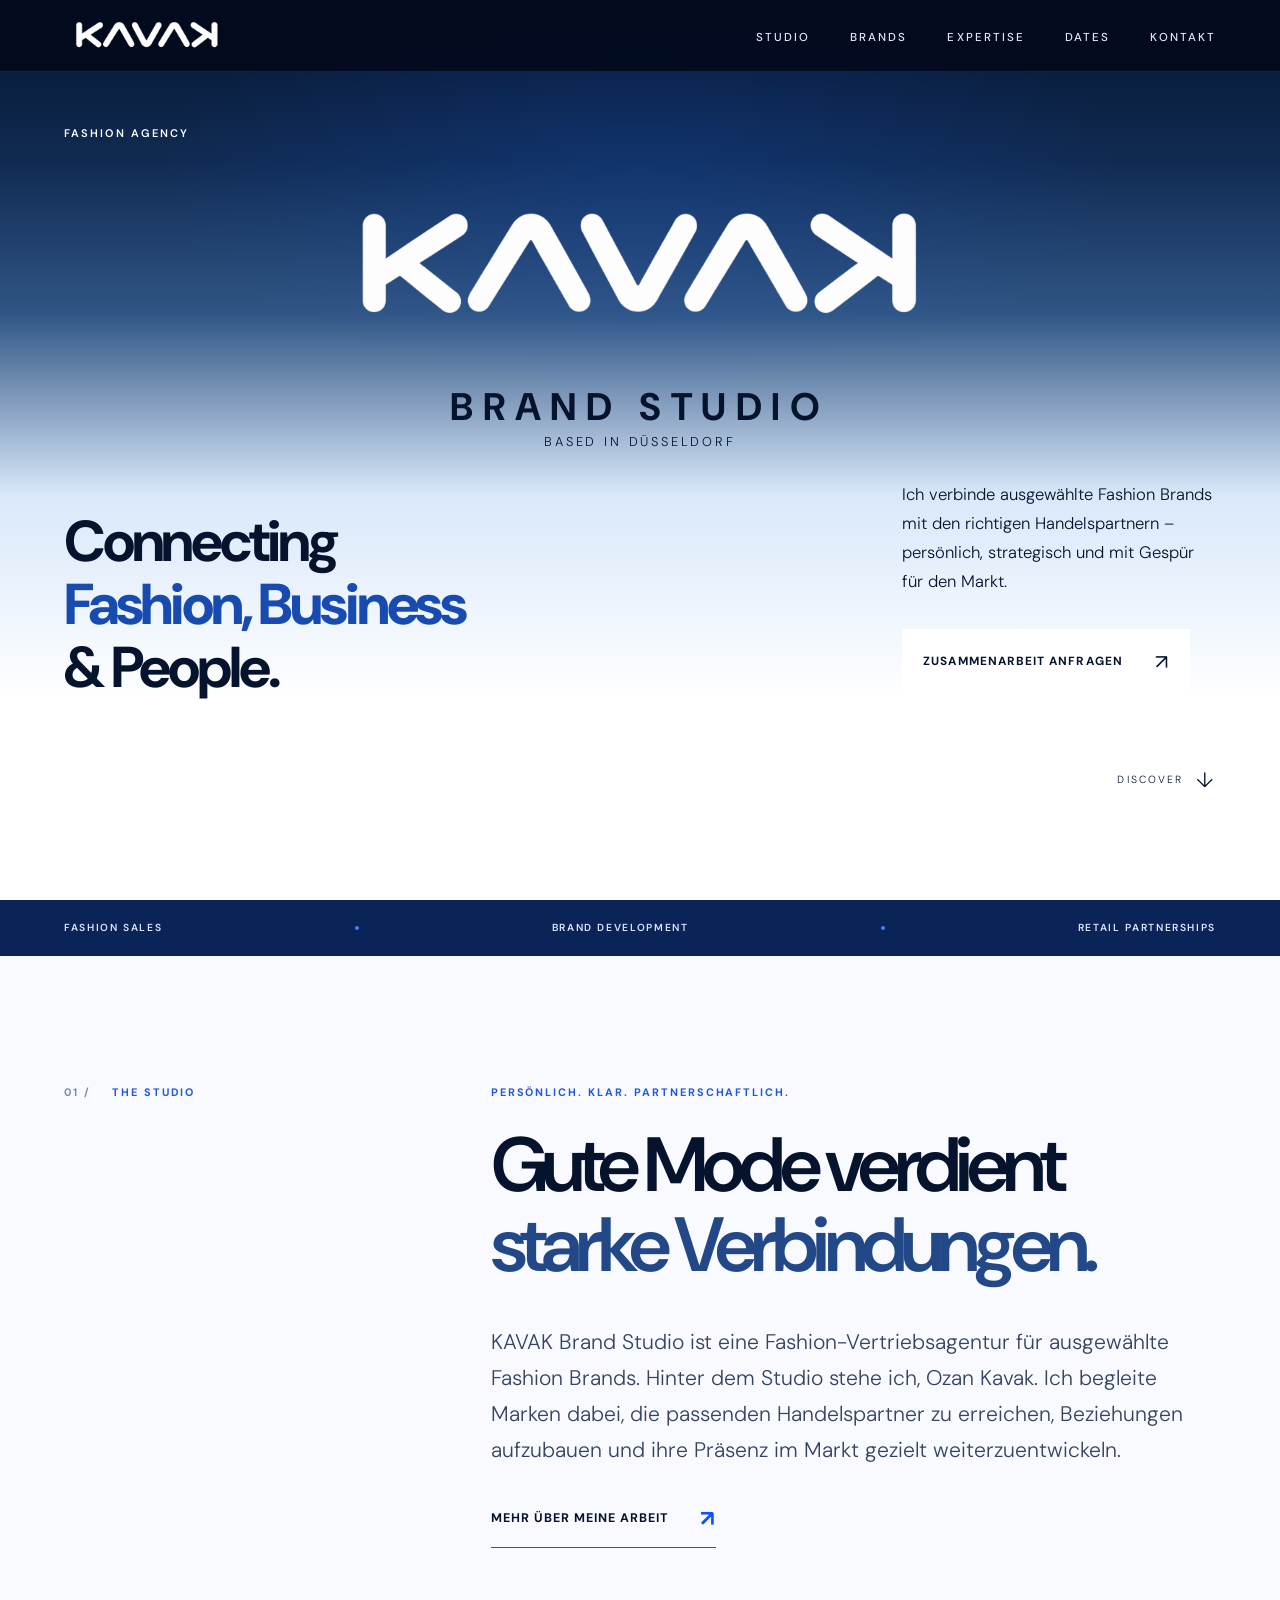
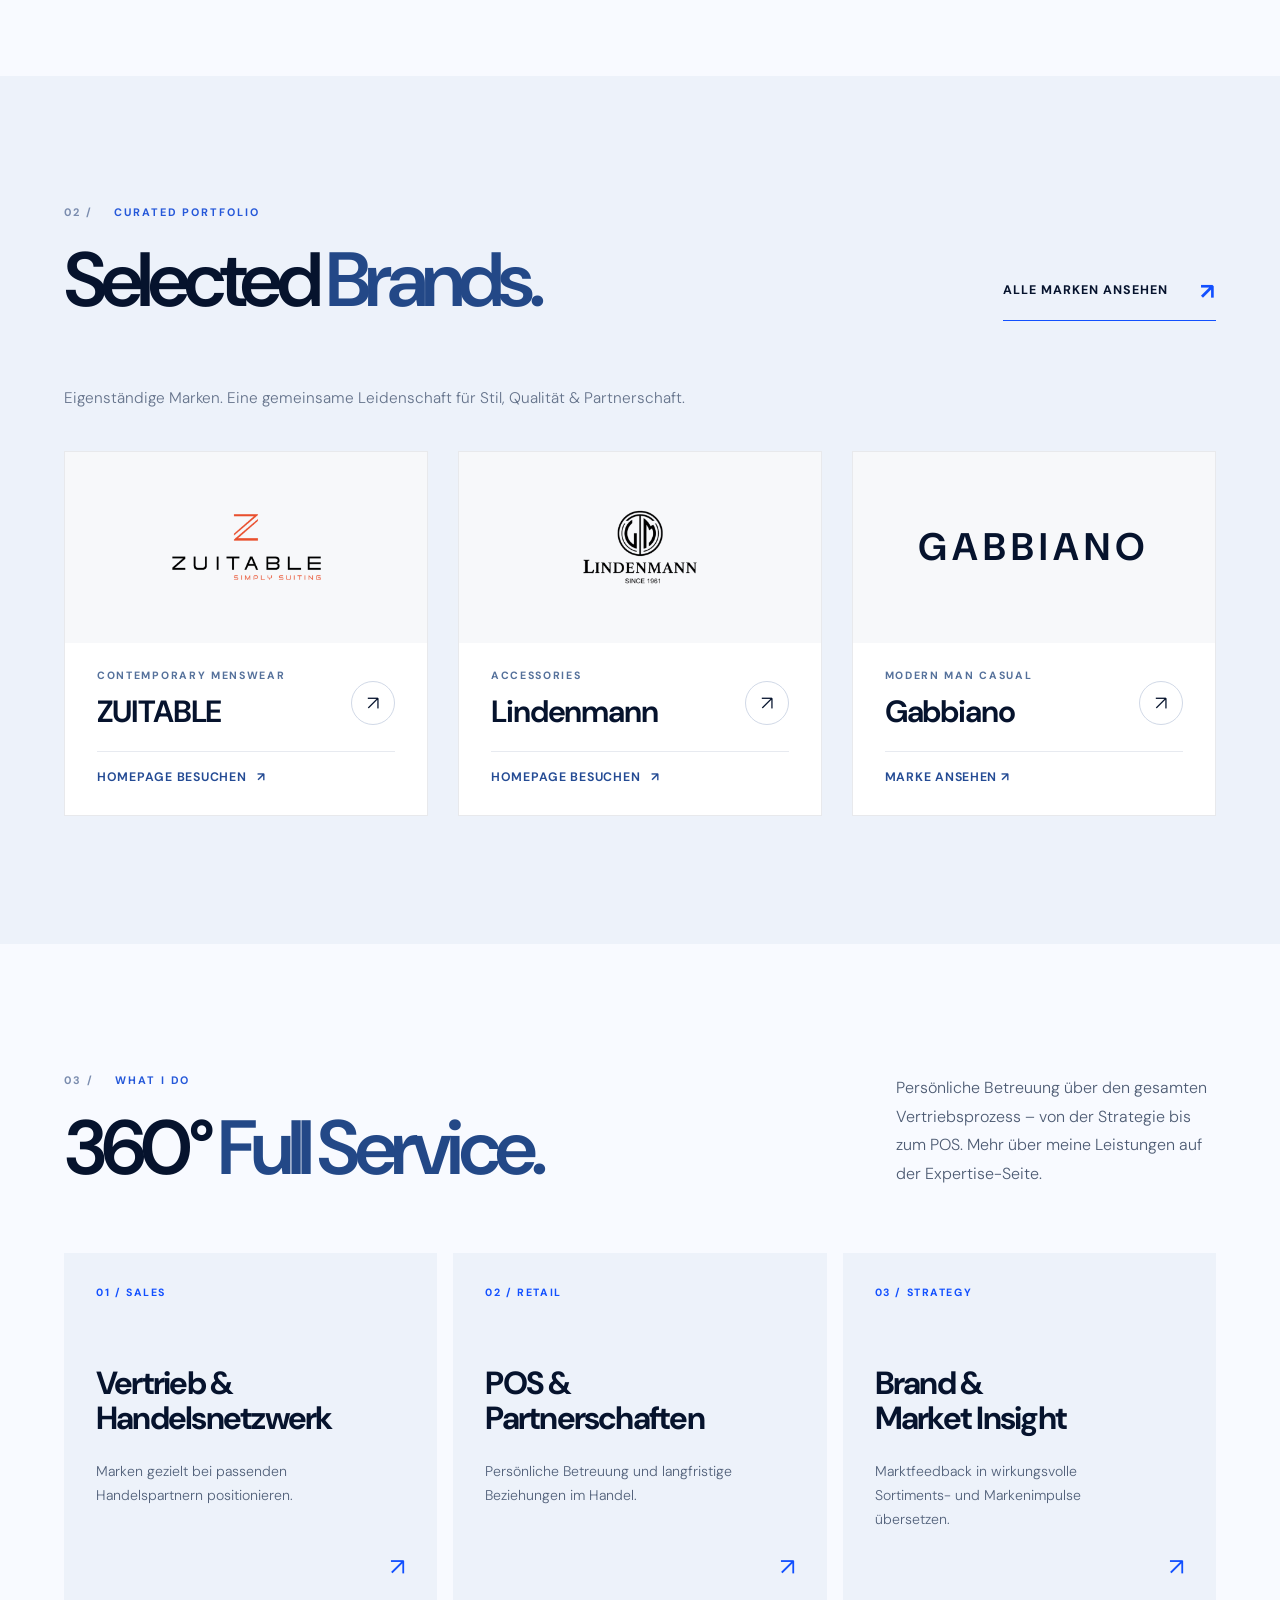
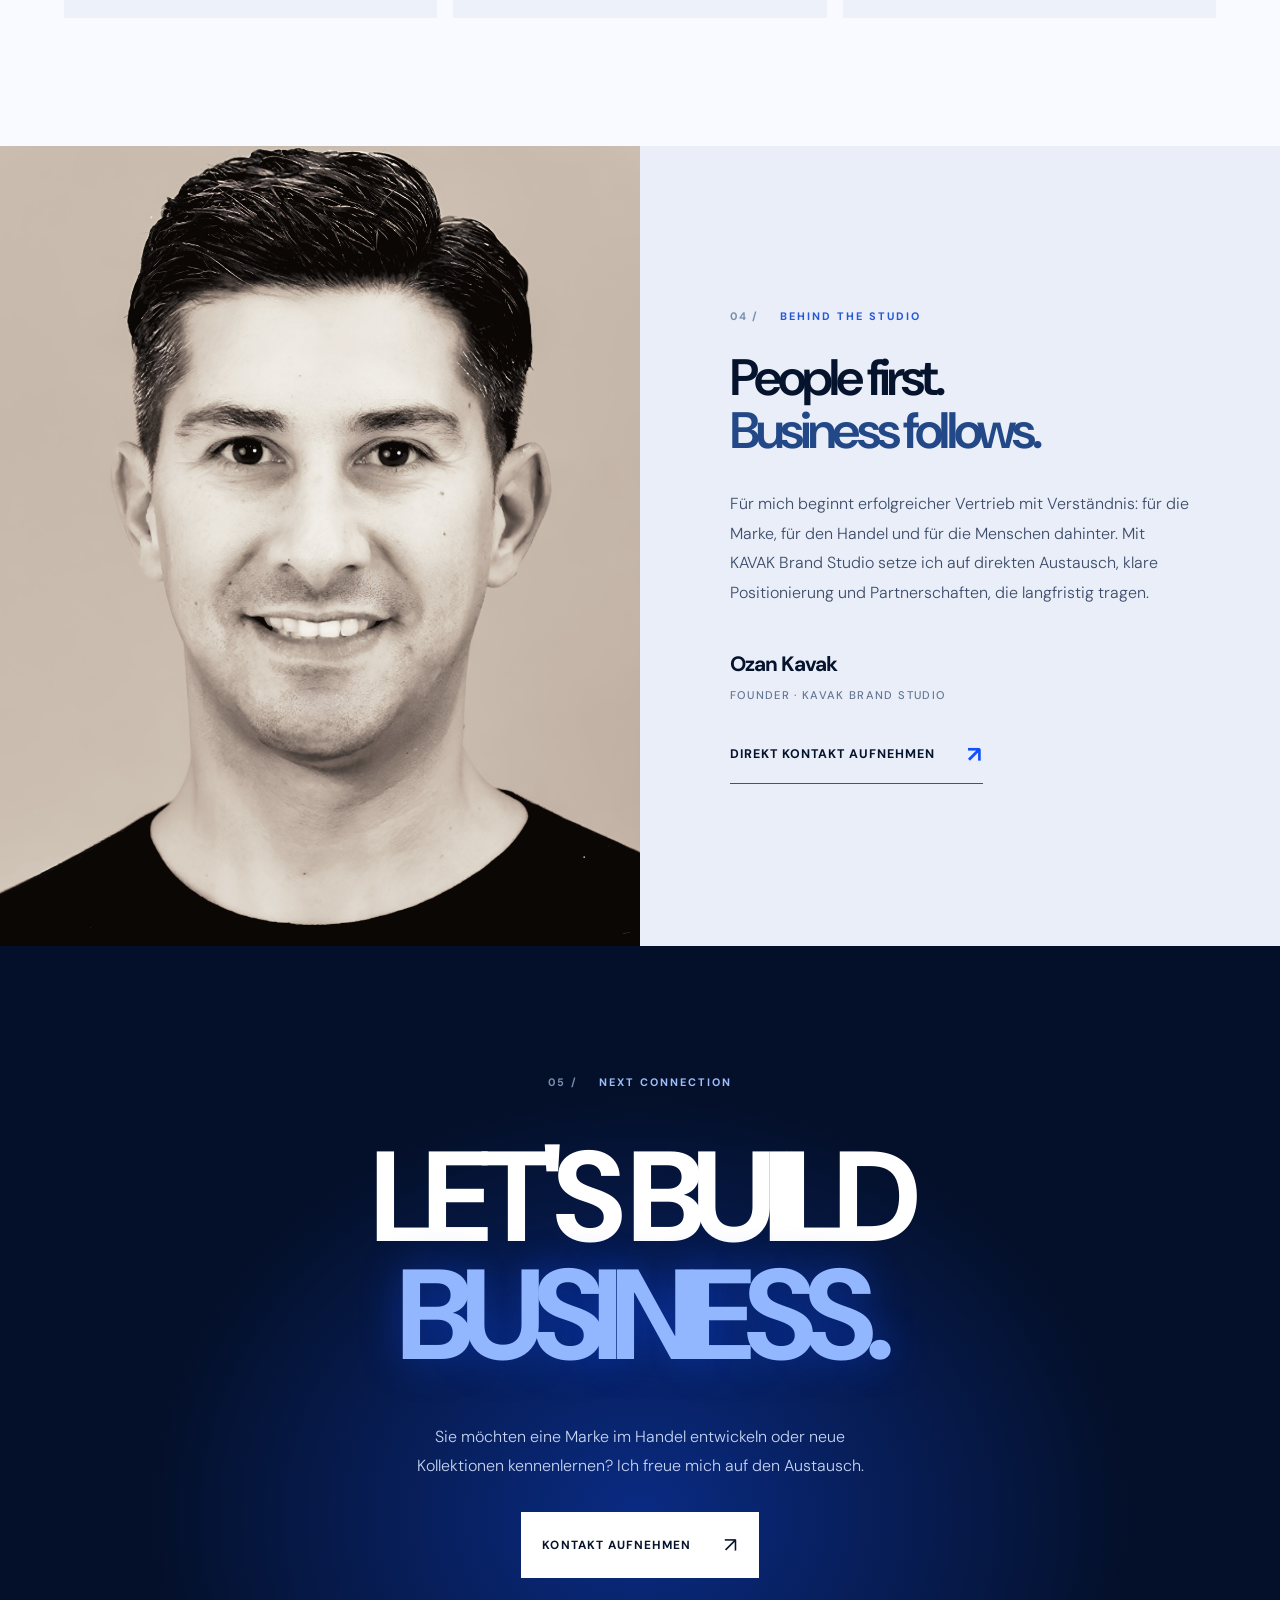
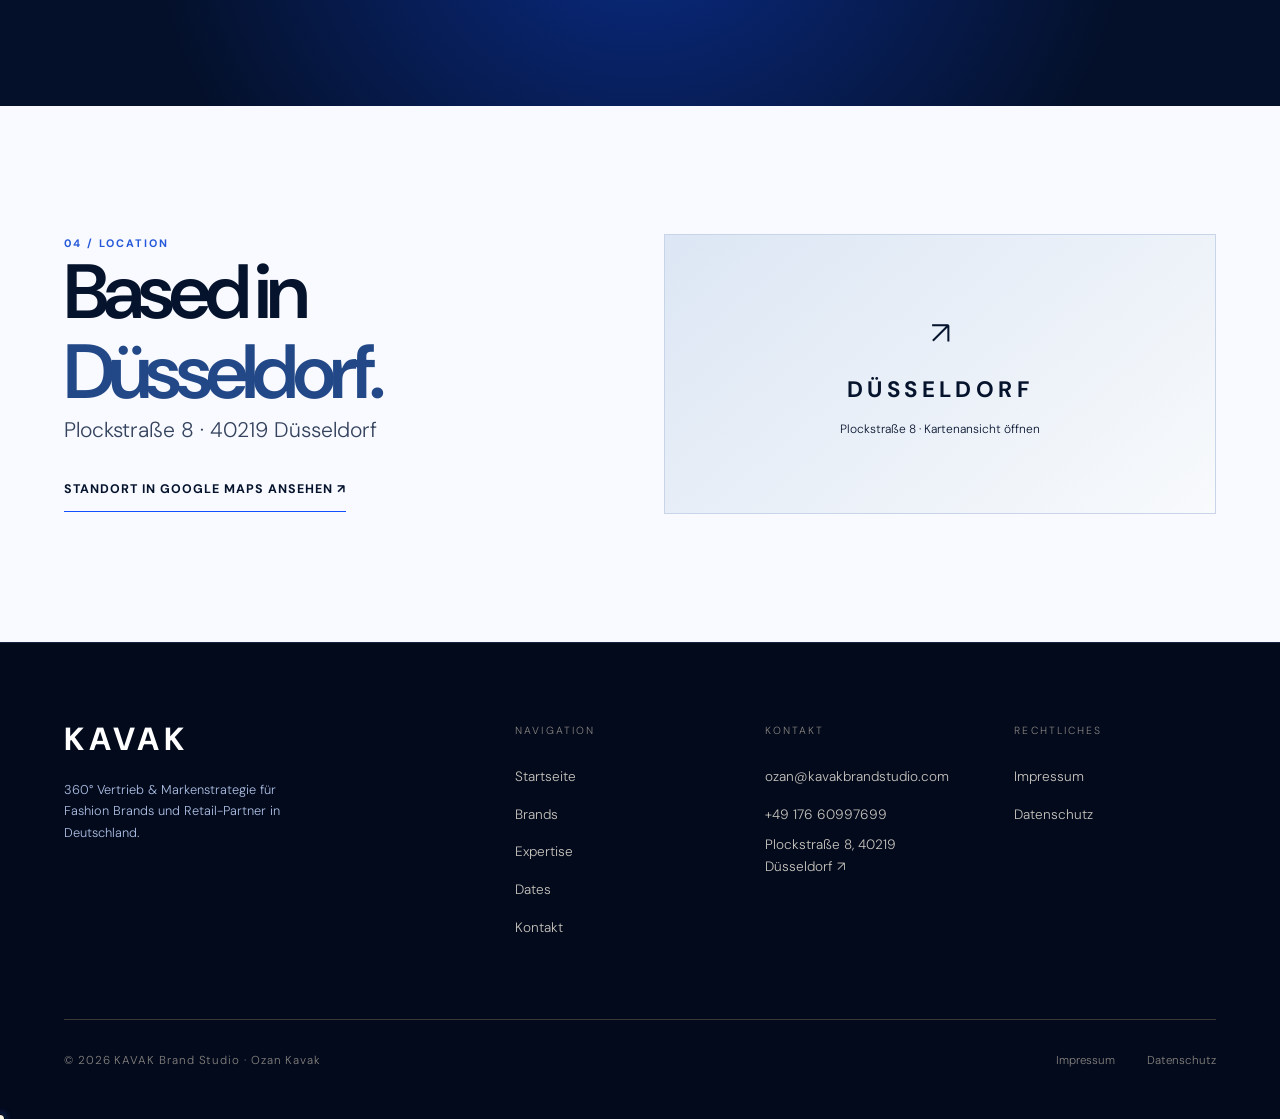
==== index.html @ 934b0b6c "Merge 92e6515954698388a8421637b9996dd6ec2bb252 into 46f17c7bc1be4e4588683e0660bef8578387eeea" ====
<!doctype html>
<html lang="de">
<head>
<meta charset="utf-8"><meta name="viewport" content="width=device-width, initial-scale=1">
<meta name="description" content="KAVAK Brand Studio – Fashion Sales Agency. Ich verbinde ausgewählte Modemarken mit dem passenden Handel.">
<meta name="theme-color" content="#06132d">
<title>KAVAK Brand Studio | Fashion Sales Agency Düsseldorf</title>
<link rel="stylesheet" href="style.css">
</head>
<body class="home-editorial">
<div id="nav-placeholder"></div>
<main id="main-content">
<section class="editorial-hero" aria-labelledby="hero-title">
 <div class="editorial-hero__light" aria-hidden="true"></div>
 <div class="container editorial-hero__content">
  <div class="editorial-hero__eyebrow reveal">Fashion Agency</div>
  <div class="editorial-hero__brand reveal"><img src="assets/images/kavak-logo.png" alt="KAVAK" class="editorial-hero__logo"><div class="editorial-hero__identity"><strong>BRAND STUDIO</strong><span>BASED IN DÜSSELDORF</span></div></div>
  <div class="editorial-hero__bottom">
   <h2 id="hero-title" class="reveal">Connecting<br><em>Fashion, Business</em><br>&amp; People.</h2>
   <div class="editorial-hero__aside reveal"><p>Ich verbinde ausgewählte Fashion Brands mit den richtigen Handelspartnern – persönlich, strategisch und mit Gespür für den Markt.</p><a class="editorial-action editorial-action--light" href="kontakt.html">Zusammenarbeit anfragen <span aria-hidden="true">↗</span></a></div>
  </div>
  <a href="#studio" class="editorial-scroll" aria-label="Zum Studio scrollen">Discover <span aria-hidden="true">↓</span></a>
 </div>
</section>
<div class="editorial-strip" aria-label="Leistungsbereiche"><div class="container editorial-strip__inner"><span>Fashion Sales</span><i></i><span>Brand Development</span><i></i><span>Retail Partnerships</span></div></div>
<section id="studio" class="editorial-section editorial-intro">
 <div class="container editorial-two-col"><div class="editorial-label reveal"><span class="editorial-index">01 /</span> The Studio</div><div><p class="editorial-kicker reveal">Persönlich. Klar. Partnerschaftlich.</p><h2 class="editorial-title reveal">Gute Mode verdient<br><em>starke Verbindungen.</em></h2><p class="editorial-body reveal">KAVAK Brand Studio ist eine Fashion-Vertriebsagentur für ausgewählte Fashion Brands. Hinter dem Studio stehe ich, Ozan Kavak. Ich begleite Marken dabei, die passenden Handelspartner zu erreichen, Beziehungen aufzubauen und ihre Präsenz im Markt gezielt weiterzuentwickeln.</p><a href="service.html" class="editorial-text-link reveal">Mehr über meine Arbeit <span aria-hidden="true">↗</span></a></div></div>
</section>
<section class="editorial-section editorial-brands curated-showcase" id="brands">
 <div class="container">
  <div class="editorial-section-head reveal"><div><p class="editorial-kicker"><span class="editorial-index">02 /</span> Curated Portfolio</p><h2 class="editorial-title">Selected <em>Brands.</em></h2></div><a href="brands.html" class="editorial-text-link">Alle Marken ansehen <span aria-hidden="true">↗</span></a></div>
  <p class="curated-showcase__intro reveal">Eigenständige Marken. Eine gemeinsame Leidenschaft für Stil, Qualität &amp; Partnerschaft.</p>
  <div class="curated-showcase__grid">
   <a class="curated-showcase__card reveal" href="https://www.zuitable.com" target="_blank" rel="noopener noreferrer" aria-label="ZUITABLE Website in neuem Tab öffnen">
    <div class="curated-showcase__art"><img src="assets/images/zuitable-logo.png" alt="ZUITABLE – Simply Suiting" loading="lazy" decoding="async"></div>
    <div class="curated-showcase__details"><div><p class="curated-showcase__eyebrow">CONTEMPORARY MENSWEAR</p><h3>ZUITABLE</h3></div><span class="curated-showcase__arrow" aria-hidden="true">↗</span></div>
    <span class="curated-showcase__visit">Homepage besuchen <span aria-hidden="true">↗</span></span>
   </a>
   <a class="curated-showcase__card reveal" href="https://www.lindenmann.com/" target="_blank" rel="noopener noreferrer" aria-label="Lindenmann Website in neuem Tab öffnen">
    <div class="curated-showcase__art"><img src="assets/images/lindenmann-logo.png" alt="Lindenmann – Since 1961" loading="lazy" decoding="async"></div>
    <div class="curated-showcase__details"><div><p class="curated-showcase__eyebrow">ACCESSORIES</p><h3>Lindenmann</h3></div><span class="curated-showcase__arrow" aria-hidden="true">↗</span></div>
    <span class="curated-showcase__visit">Homepage besuchen <span aria-hidden="true">↗</span></span>
   </a>
   <a class="curated-showcase__card reveal" href="brands.html#gabbiano" aria-label="Gabbiano im Portfolio ansehen"><div class="curated-showcase__art curated-showcase__art--text"><span>GABBIANO</span></div><div class="curated-showcase__details"><div><p class="curated-showcase__eyebrow">MODERN MAN CASUAL</p><h3>Gabbiano</h3></div><span class="curated-showcase__arrow" aria-hidden="true">↗</span></div><span class="curated-showcase__visit">Marke ansehen ↗</span></a>
  </div>
 </div>
</section>
<section class="editorial-section editorial-expertise" id="expertise">
 <div class="container"><div class="editorial-section-head reveal"><div><p class="editorial-kicker"><span class="editorial-index">03 /</span> What I Do</p><h2 class="editorial-title">360° <em>Full Service.</em></h2></div><p class="editorial-head-description">Persönliche Betreuung über den gesamten Vertriebsprozess – von der Strategie bis zum POS. Mehr über meine Leistungen auf der Expertise-Seite.</p></div>
 <div class="editorial-service-grid">
  <a class="editorial-service-card reveal" href="service.html"><span>01 / SALES</span><h3>Vertrieb &amp;<br>Handelsnetzwerk</h3><p>Marken gezielt bei passenden Handelspartnern positionieren.</p><b aria-hidden="true">↗</b></a>
  <a class="editorial-service-card reveal" href="service.html"><span>02 / RETAIL</span><h3>POS &amp;<br>Partnerschaften</h3><p>Persönliche Betreuung und langfristige Beziehungen im Handel.</p><b aria-hidden="true">↗</b></a>
  <a class="editorial-service-card reveal" href="service.html"><span>03 / STRATEGY</span><h3>Brand &amp;<br>Market Insight</h3><p>Marktfeedback in wirkungsvolle Sortiments- und Markenimpulse übersetzen.</p><b aria-hidden="true">↗</b></a>
 </div></div>
</section>
<section class="editorial-founder" id="founder"><div class="editorial-founder__visual"><img class="founder-photo" src="assets/images/ozan-kavak.png" alt="Ozan Kavak, Gründer von KAVAK Brand Studio" loading="lazy" decoding="async"></div><div class="editorial-founder__copy"><div class="editorial-founder__copy-inner"><p class="editorial-kicker"><span class="editorial-index">04 /</span> Behind the Studio</p><h2 class="editorial-title">People first.<br><em>Business follows.</em></h2><p>Für mich beginnt erfolgreicher Vertrieb mit Verständnis: für die Marke, für den Handel und für die Menschen dahinter. Mit KAVAK Brand Studio setze ich auf direkten Austausch, klare Positionierung und Partnerschaften, die langfristig tragen.</p><div class="editorial-signature">Ozan Kavak <span>Founder · KAVAK Brand Studio</span></div><a href="kontakt.html" class="editorial-text-link">Direkt Kontakt aufnehmen <span aria-hidden="true">↗</span></a></div></div></section>
<section class="editorial-section editorial-contact" id="contact"><div class="container editorial-contact__inner"><p class="editorial-kicker"><span class="editorial-index">05 /</span> Next Connection</p><h2 class="reveal">LET'S BUILD<br><em>BUSINESS.</em></h2><p class="reveal">Sie möchten eine Marke im Handel entwickeln oder neue Kollektionen kennenlernen? Ich freue mich auf den Austausch.</p><a href="kontakt.html" class="editorial-action editorial-action--light reveal">Kontakt aufnehmen <span aria-hidden="true">↗</span></a></div></section>
<section class="editorial-section location-section" id="location"><div class="container location-inner"><div><p class="editorial-kicker">04 / LOCATION</p><h2 class="editorial-title">Based in <em>Düsseldorf.</em></h2><p class="editorial-body">Plockstraße 8 · 40219 Düsseldorf</p><a class="editorial-text-link" href="https://www.google.com/maps/search/?api=1&query=Plockstra%C3%9Fe+8%2C+40219+D%C3%BCsseldorf" target="_blank" rel="noopener noreferrer">Standort in Google Maps ansehen ↗</a></div><a class="location-map" href="https://www.google.com/maps/search/?api=1&query=Plockstra%C3%9Fe+8%2C+40219+D%C3%BCsseldorf" target="_blank" rel="noopener noreferrer" aria-label="Standort in Google Maps öffnen"><span>↗</span><strong>DÜSSELDORF</strong><small>Plockstraße 8 · Kartenansicht öffnen</small></a></div></section></main>
<div id="footer-placeholder"></div>
<script src="partials.js"></script><script src="main.js"></script>
</body></html>
---- style.css ----
/* ============================================
   KAVAK BRAND STUDIO — Style System
   Monochrome · Editorial · Refined
   ============================================ */

@import url('https://fonts.googleapis.com/css2?family=Cormorant+Garamond:ital,wght@0,300;0,400;0,500;1,300;1,400&family=Neue+Haas+Grotesk+Display+Pro:wght@400;500&display=swap');
/* Fallback stack if Neue Haas unavailable */
@import url('https://fonts.googleapis.com/css2?family=Cormorant+Garamond:ital,wght@0,300;0,400;0,500;1,300;1,400&family=DM+Sans:wght@300;400;500&display=swap');

/* ============================================
   CSS VARIABLES
   ============================================ */
:root {
  --black:       #0a0a0a;
  --white:       #f5f3f0;
  --gray-100:    #e8e5e0;
  --gray-200:    #c8c4be;
  --gray-400:    #888480;
  --gray-700:    #3a3835;
  --accent:      #1a1a1a;

  --font-serif:  'Cormorant Garamond', Georgia, serif;
  --font-sans:   'DM Sans', 'Neue Haas Grotesk Display Pro', Helvetica, sans-serif;

  --nav-height:  72px;
  --max-width:   1280px;

  --ease-out:    cubic-bezier(0.16, 1, 0.3, 1);
  --ease-in-out: cubic-bezier(0.76, 0, 0.24, 1);

  --transition:  0.6s var(--ease-out);
}

/* ============================================
   RESET & BASE
   ============================================ */
*, *::before, *::after {
  box-sizing: border-box;
  margin: 0;
  padding: 0;
}

html {
  font-size: 16px;
  scroll-behavior: smooth;
  -webkit-font-smoothing: antialiased;
}

body {
  background-color: var(--white);
  color: var(--black);
  font-family: var(--font-sans);
  font-weight: 300;
  line-height: 1.6;
  overflow-x: hidden;
}

img { display: block; max-width: 100%; height: auto; }
a   { color: inherit; text-decoration: none; }

/* ============================================
   TYPOGRAPHY SCALE
   ============================================ */
.t-display {
  font-family: var(--font-serif);
  font-size: clamp(3.5rem, 8vw, 9rem);
  font-weight: 300;
  line-height: 0.95;
  letter-spacing: -0.02em;
}
.t-display-italic {
  font-family: var(--font-serif);
  font-size: clamp(3.5rem, 8vw, 9rem);
  font-weight: 300;
  font-style: italic;
  line-height: 0.95;
  letter-spacing: -0.01em;
}
.t-headline {
  font-family: var(--font-serif);
  font-size: clamp(2rem, 4vw, 4.5rem);
  font-weight: 300;
  line-height: 1.1;
  letter-spacing: -0.01em;
}
.t-subheadline {
  font-family: var(--font-sans);
  font-size: clamp(0.65rem, 1vw, 0.75rem);
  font-weight: 500;
  letter-spacing: 0.2em;
  text-transform: uppercase;
}
.t-body {
  font-family: var(--font-sans);
  font-size: clamp(0.875rem, 1.2vw, 1rem);
  font-weight: 300;
  line-height: 1.75;
  color: var(--gray-700);
}
.t-small {
  font-family: var(--font-sans);
  font-size: 0.75rem;
  letter-spacing: 0.08em;
  color: var(--gray-400);
}

/* ============================================
   LAYOUT UTILITIES
   ============================================ */
.container {
  width: 100%;
  max-width: var(--max-width);
  margin-inline: auto;
  padding-inline: clamp(1.5rem, 5vw, 5rem);
}
.grid-12 {
  display: grid;
  grid-template-columns: repeat(12, 1fr);
  gap: 1.5rem;
}
.section-pad {
  padding-block: clamp(5rem, 10vw, 10rem);
}
.section-pad-sm {
  padding-block: clamp(3rem, 6vw, 6rem);
}
.flex-center { display: flex; align-items: center; justify-content: center; }
.flex-between { display: flex; align-items: center; justify-content: space-between; }

/* Alternating section bg */
.bg-white { background-color: var(--white); }
.bg-black { background-color: var(--black); color: var(--white); }
.bg-gray  { background-color: var(--gray-100); }

/* ============================================
   NAVIGATION
   ============================================ */
.nav {
  position: fixed;
  top: 0;
  left: 0;
  right: 0;
  z-index: 100;
  height: var(--nav-height);
  display: flex;
  align-items: center;
  transition: background var(--transition), border-color var(--transition);
}
.nav.scrolled {
  background: rgba(245, 243, 240, 0.92);
  backdrop-filter: blur(12px);
  border-bottom: 1px solid var(--gray-100);
}
.nav.dark-bg.scrolled {
  background: rgba(10, 10, 10, 0.92);
  border-bottom: 1px solid var(--gray-700);
}
.nav__inner {
  width: 100%;
  max-width: var(--max-width);
  margin-inline: auto;
  padding-inline: clamp(1.5rem, 5vw, 5rem);
  display: flex;
  align-items: center;
  justify-content: space-between;
}
.nav__logo {
  font-family: var(--font-serif);
  font-size: 1.4rem;
  font-weight: 400;
  letter-spacing: 0.06em;
  text-transform: uppercase;
}
.nav__logo span {
  font-style: italic;
  font-weight: 300;
}
.nav__links {
  display: flex;
  gap: 2.5rem;
  list-style: none;
}
.nav__links a {
  font-size: 0.72rem;
  letter-spacing: 0.18em;
  text-transform: uppercase;
  color: var(--gray-700);
  transition: color 0.3s;
  position: relative;
}
.nav__links a::after {
  content: '';
  position: absolute;
  bottom: -3px;
  left: 0;
  width: 0;
  height: 1px;
  background: var(--black);
  transition: width var(--transition);
}
.nav__links a:hover { color: var(--black); }
.nav__links a:hover::after { width: 100%; }
.nav__links a.active { color: var(--black); }
.nav__links a.active::after { width: 100%; }

/* Dark nav variant */
.nav--dark .nav__links a { color: var(--gray-200); }
.nav--dark .nav__links a::after { background: var(--white); }
.nav--dark .nav__links a:hover { color: var(--white); }
.nav--dark .nav__logo { color: var(--white); }

/* Hamburger */
.nav__hamburger {
  display: none;
  flex-direction: column;
  gap: 5px;
  cursor: pointer;
  padding: 4px;
  background: none;
  border: none;
}
.nav__hamburger span {
  display: block;
  width: 24px;
  height: 1px;
  background: var(--black);
  transition: var(--transition);
}
.nav--dark .nav__hamburger span { background: var(--white); }
.nav__hamburger.open span:nth-child(1) { transform: translateY(6px) rotate(45deg); }
.nav__hamburger.open span:nth-child(2) { opacity: 0; }
.nav__hamburger.open span:nth-child(3) { transform: translateY(-6px) rotate(-45deg); }

/* Mobile menu */
.nav__mobile {
  position: fixed;
  top: var(--nav-height);
  left: 0;
  right: 0;
  bottom: 0;
  background: var(--white);
  display: flex;
  flex-direction: column;
  align-items: center;
  justify-content: center;
  gap: 3rem;
  list-style: none;
  transform: translateX(100%);
  transition: transform var(--transition);
  z-index: 99;
}
.nav__mobile.open { transform: translateX(0); }
.nav__mobile a {
  font-family: var(--font-serif);
  font-size: 2.5rem;
  font-weight: 300;
}

/* ============================================
   BUTTONS & LINKS
   ============================================ */
.btn {
  display: inline-flex;
  align-items: center;
  gap: 0.75rem;
  padding: 0.875rem 2rem;
  border: 1px solid currentColor;
  font-size: 0.72rem;
  letter-spacing: 0.2em;
  text-transform: uppercase;
  cursor: pointer;
  transition: background var(--transition), color var(--transition);
  background: transparent;
}
.btn:hover { background: var(--black); color: var(--white); border-color: var(--black); }
.btn--filled { background: var(--black); color: var(--white); border-color: var(--black); }
.btn--filled:hover { background: var(--white); color: var(--black); }
.btn--white { border-color: var(--white); color: var(--white); }
.btn--white:hover { background: var(--white); color: var(--black); }

.link-arrow {
  display: inline-flex;
  align-items: center;
  gap: 0.5rem;
  font-size: 0.72rem;
  letter-spacing: 0.18em;
  text-transform: uppercase;
  border-bottom: 1px solid currentColor;
  padding-bottom: 2px;
  transition: gap var(--transition);
}
.link-arrow:hover { gap: 1rem; }
.link-arrow::after { content: '→'; }

/* ============================================
   DIVIDER
   ============================================ */
.divider {
  width: 100%;
  height: 1px;
  background: var(--gray-100);
}
.divider--dark { background: var(--gray-700); }

/* ============================================
   SCROLL REVEAL (base state)
   ============================================ */
.reveal {
  opacity: 0;
  transform: translateY(32px);
  transition: opacity 0.9s var(--ease-out), transform 0.9s var(--ease-out);
}
.reveal.in-view {
  opacity: 1;
  transform: translateY(0);
}
.reveal-delay-1 { transition-delay: 0.1s; }
.reveal-delay-2 { transition-delay: 0.2s; }
.reveal-delay-3 { transition-delay: 0.35s; }
.reveal-delay-4 { transition-delay: 0.5s; }

/* ============================================
   STAT BLOCKS
   ============================================ */
.stat-grid {
  display: grid;
  grid-template-columns: repeat(3, 1fr);
  gap: 1px;
  background: var(--gray-100);
}
.stat-item {
  background: var(--white);
  padding: 2.5rem;
  text-align: center;
}
.stat-item__number {
  font-family: var(--font-serif);
  font-size: clamp(2.5rem, 4vw, 4rem);
  font-weight: 300;
  line-height: 1;
  letter-spacing: -0.02em;
}
.stat-item__label { margin-top: 0.5rem; }

/* ============================================
   TICKER / MARQUEE
   ============================================ */
.ticker-wrap {
  overflow: hidden;
  border-top: 1px solid var(--gray-100);
  border-bottom: 1px solid var(--gray-100);
  padding-block: 1.25rem;
}
.ticker-track {
  display: flex;
  gap: 4rem;
  width: max-content;
  animation: ticker 28s linear infinite;
}
.ticker-wrap:hover .ticker-track { animation-play-state: paused; }
.ticker-item {
  display: flex;
  align-items: center;
  gap: 4rem;
  white-space: nowrap;
  font-size: 0.72rem;
  letter-spacing: 0.2em;
  text-transform: uppercase;
  color: var(--gray-400);
}
.ticker-item::after { content: '✦'; font-size: 0.5rem; }
@keyframes ticker {
  from { transform: translateX(0); }
  to   { transform: translateX(-50%); }
}

/* ============================================
   BRAND GRID
   ============================================ */
.brand-grid {
  display: grid;
  grid-template-columns: repeat(auto-fill, minmax(180px, 1fr));
  gap: 1px;
  background: var(--gray-100);
}
.brand-card {
  background: var(--white);
  aspect-ratio: 2 / 1;
  display: flex;
  align-items: center;
  justify-content: center;
  padding: 2rem;
  transition: background var(--transition);
  cursor: default;
}
.brand-card:hover { background: var(--gray-100); }
.brand-card img { max-height: 40px; filter: grayscale(1); opacity: 0.6; transition: opacity var(--transition); }
.brand-card:hover img { opacity: 1; }
.brand-card__name {
  font-family: var(--font-serif);
  font-size: 1.1rem;
  font-weight: 400;
  letter-spacing: 0.12em;
  text-transform: uppercase;
  color: var(--gray-400);
  transition: color var(--transition);
}
.brand-card:hover .brand-card__name { color: var(--black); }

/* ============================================
   SERVICE / PIE SECTION
   ============================================ */
.service-list {
  display: flex;
  flex-direction: column;
}
.service-item {
  display: grid;
  grid-template-columns: 3rem 1fr auto;
  align-items: center;
  gap: 2rem;
  padding: 1.75rem 0;
  border-bottom: 1px solid var(--gray-100);
  cursor: default;
  transition: padding-left var(--transition);
}
.service-item:hover { padding-left: 1rem; }
.service-item__num {
  font-family: var(--font-serif);
  font-size: 0.85rem;
  color: var(--gray-400);
}
.service-item__title {
  font-family: var(--font-serif);
  font-size: clamp(1.1rem, 1.8vw, 1.5rem);
  font-weight: 300;
}
.service-item__arrow {
  font-size: 1.2rem;
  color: var(--gray-200);
  transition: color var(--transition), transform var(--transition);
}
.service-item:hover .service-item__arrow { color: var(--black); transform: translateX(4px); }

/* ============================================
   SHOWROOM / GALLERY
   ============================================ */
.gallery-grid {
  display: grid;
  grid-template-columns: repeat(12, 1fr);
  grid-template-rows: auto;
  gap: 0.75rem;
}
.gallery-item {
  overflow: hidden;
  background: var(--gray-100);
}
.gallery-item img {
  width: 100%;
  height: 100%;
  object-fit: cover;
  transition: transform 0.8s var(--ease-out);
}
.gallery-item:hover img { transform: scale(1.04); }
.gallery-item--lg { grid-column: span 8; aspect-ratio: 16/9; }
.gallery-item--sm { grid-column: span 4; aspect-ratio: 4/5; }
.gallery-item--md { grid-column: span 6; aspect-ratio: 3/2; }
.gallery-item--xs { grid-column: span 4; aspect-ratio: 1; }

/* ============================================
   DATES / EVENTS TABLE
   ============================================ */
.events-table {
  width: 100%;
  border-collapse: collapse;
}
.events-table tr {
  border-bottom: 1px solid var(--gray-100);
  transition: background var(--transition);
}
.events-table tr:hover { background: var(--gray-100); }
.events-table td {
  padding: 1.5rem 1rem;
  vertical-align: middle;
}
.event-date {
  font-family: var(--font-serif);
  font-size: 1.5rem;
  font-weight: 300;
  white-space: nowrap;
}
.event-name {
  font-family: var(--font-sans);
  font-size: 0.875rem;
  font-weight: 400;
}
.event-location {
  font-size: 0.75rem;
  letter-spacing: 0.1em;
  color: var(--gray-400);
  text-transform: uppercase;
}
.event-badge {
  display: inline-block;
  padding: 0.25rem 0.75rem;
  border: 1px solid var(--gray-200);
  font-size: 0.65rem;
  letter-spacing: 0.15em;
  text-transform: uppercase;
  color: var(--gray-400);
}

/* ============================================
   CONTACT FORM
   ============================================ */
.form-group {
  display: flex;
  flex-direction: column;
  gap: 0.5rem;
  margin-bottom: 1.75rem;
}
.form-label {
  font-size: 0.65rem;
  letter-spacing: 0.2em;
  text-transform: uppercase;
  color: var(--gray-400);
}
.form-input,
.form-textarea {
  background: transparent;
  border: none;
  border-bottom: 1px solid var(--gray-200);
  padding: 0.75rem 0;
  font-family: var(--font-sans);
  font-size: 0.95rem;
  font-weight: 300;
  color: var(--black);
  outline: none;
  transition: border-color var(--transition);
  width: 100%;
}
.form-input:focus,
.form-textarea:focus { border-color: var(--black); }
.form-textarea { resize: none; min-height: 120px; }
.form-input::placeholder,
.form-textarea::placeholder { color: var(--gray-200); }

/* ============================================
   FOOTER
   ============================================ */
.footer {
  background: var(--black);
  color: var(--white);
  padding-block: 5rem 3rem;
}
.footer__grid {
  display: grid;
  grid-template-columns: 2fr 1fr 1fr 1fr;
  gap: 3rem;
  margin-bottom: 5rem;
}
.footer__logo {
  font-family: var(--font-serif);
  font-size: 1.6rem;
  font-weight: 300;
  letter-spacing: 0.06em;
  text-transform: uppercase;
  margin-bottom: 1.5rem;
}
.footer__tagline {
  font-size: 0.8rem;
  color: var(--gray-400);
  line-height: 1.7;
  max-width: 260px;
}
.footer__col-title {
  font-size: 0.65rem;
  letter-spacing: 0.2em;
  text-transform: uppercase;
  color: var(--gray-400);
  margin-bottom: 1.5rem;
}
.footer__links { list-style: none; }
.footer__links li + li { margin-top: 0.75rem; }
.footer__links a {
  font-size: 0.85rem;
  color: var(--gray-200);
  transition: color 0.3s;
}
.footer__links a:hover { color: var(--white); }
.footer__bottom {
  display: flex;
  align-items: center;
  justify-content: space-between;
  padding-top: 2rem;
  border-top: 1px solid var(--gray-700);
}
.footer__copy { font-size: 0.72rem; color: var(--gray-400); letter-spacing: 0.08em; }
.footer__legal { display: flex; gap: 2rem; }
.footer__legal a { font-size: 0.72rem; color: var(--gray-400); transition: color 0.3s; }
.footer__legal a:hover { color: var(--white); }

/* ============================================
   CURSOR (Desktop only)
   ============================================ */
@media (pointer: fine) {
  .cursor {
    position: fixed;
    width: 8px;
    height: 8px;
    border-radius: 50%;
    background: var(--black);
    pointer-events: none;
    z-index: 9999;
    transform: translate(-50%, -50%);
    transition: transform 0.1s, width 0.3s var(--ease-out), height 0.3s var(--ease-out), opacity 0.3s;
  }
  .cursor-ring {
    position: fixed;
    width: 40px;
    height: 40px;
    border-radius: 50%;
    border: 1px solid var(--black);
    pointer-events: none;
    z-index: 9998;
    transform: translate(-50%, -50%);
    transition: transform 0.5s var(--ease-out), width 0.4s var(--ease-out), height 0.4s var(--ease-out), opacity 0.3s;
  }
  .cursor.hover { width: 0; height: 0; opacity: 0; }
  .cursor-ring.hover { width: 64px; height: 64px; opacity: 0.5; }
  body { cursor: none; }
  a, button, .brand-card, .service-item, .gallery-item { cursor: none; }
}

/* ============================================
   PAGE TRANSITIONS
   ============================================ */
.page-transition {
  position: fixed;
  inset: 0;
  background: var(--black);
  z-index: 9990;
  transform: translateY(-100%);
  pointer-events: none;
}
.page-transition.entering { animation: page-in 0.5s var(--ease-in-out) forwards; }
.page-transition.leaving  { animation: page-out 0.5s var(--ease-in-out) forwards; }
@keyframes page-in  { from { transform: translateY(100%); } to { transform: translateY(0%); } }
@keyframes page-out { from { transform: translateY(0%); }  to { transform: translateY(-100%); } }

/* ============================================
   RESPONSIVE
   ============================================ */
@media (max-width: 1024px) {
  .footer__grid { grid-template-columns: 1fr 1fr; gap: 2rem; }
  .gallery-item--lg { grid-column: span 12; }
  .gallery-item--sm { grid-column: span 6; }
  .gallery-item--md { grid-column: span 6; }
  .gallery-item--xs { grid-column: span 6; }
}

@media (max-width: 768px) {
  .nav__links { display: none; }
  .nav__hamburger { display: flex; }
  .stat-grid { grid-template-columns: 1fr; }
  .grid-12 { grid-template-columns: 1fr; }
  .footer__grid { grid-template-columns: 1fr; }
  .footer__bottom { flex-direction: column; gap: 1rem; text-align: center; }
  .gallery-item--lg,
  .gallery-item--sm,
  .gallery-item--md,
  .gallery-item--xs { grid-column: span 12; }
  .service-item { grid-template-columns: 2rem 1fr auto; gap: 1rem; }
  .events-table thead { display: none; }
  .events-table td { display: block; padding: 0.5rem 0; }
  .events-table tr { display: block; padding: 1.5rem 0; border-bottom: 1px solid var(--gray-100); }
}

@media (max-width: 480px) {
  :root { --nav-height: 60px; }
  .brand-grid { grid-template-columns: repeat(2, 1fr); }
}


/* ============================================================
   KAVAK / ELECTRIC BLUE EDITORIAL — PHASE 1 DESIGN SYSTEM
   Brand signature: deep navy, electric blue, luminous editorial
   ============================================================ */
:root {
  --midnight: #06132d;
  --midnight-deep: #030a1c;
  --navy: #0a2256;
  --electric-blue: #1250ff;
  --electric-bright: #3674ff;
  --blue-ice: #9bbcff;
  --editorial-white: #f8faff;
  --editorial-paper: #f3f5fa;
  --black: #06132d;
  --white: #f8faff;
  --font-serif: 'DM Sans', Arial, sans-serif;
  --font-sans: 'DM Sans', Arial, sans-serif;
  --glow-blue: 0 0 25px rgba(18,80,255,.35), 0 0 80px rgba(18,80,255,.14);
  --brand-radius: 4px;
}
html { scroll-behavior: smooth; }
body { background: var(--editorial-white); color: var(--midnight); }
::selection { background: var(--electric-blue); color: white; }
:focus-visible { outline: 2px solid var(--electric-bright); outline-offset: 4px; }
.t-display,.t-headline,.t-subheadline,.t-body,.t-small { font-family:var(--font-sans); }
.t-display,.t-headline { font-weight: 500; letter-spacing: -.055em; }
.t-headline em,.t-display em { font-style:normal; color:var(--electric-blue); }
.t-subheadline { letter-spacing: .19em; font-weight: 600; }
.bg-black { background:var(--midnight-deep); color:var(--editorial-white); }
.bg-white { background:var(--editorial-white); }
.bg-gray { background:var(--editorial-paper); }
.nav { background:rgba(3,10,28,.91); border-bottom:1px solid rgba(145,178,255,.14); backdrop-filter:blur(22px); -webkit-backdrop-filter:blur(22px); }
.nav__logo { font-family:var(--font-sans); font-weight:800; letter-spacing:.17em; color:white; font-size:1.1rem; }
.nav__logo span { font-size:.51rem; color:#9fbbff; letter-spacing:.19em; font-weight:600; }
.nav__links a { color:#dfe8ff; font-weight:500; }
.nav__links a:hover,.nav__links a.active { color:#8eb1ff; }
.nav__hamburger span { background:var(--editorial-white); }
.nav__mobile { background:var(--midnight-deep); }
.nav__mobile a { color:var(--editorial-white); }
.footer { background:var(--midnight-deep); color:var(--editorial-white); border-top:1px solid rgba(122,168,255,.16); }
.footer__logo { font-family:var(--font-sans); font-weight:800; letter-spacing:.15em; color:var(--editorial-white); }
.footer__logo em { font-style:normal; font-weight:500; letter-spacing:.05em; color:var(--blue-ice); }
.footer__tagline { color:#adbfe4; }
.btn { border-radius:var(--brand-radius); font-family:var(--font-sans); font-weight:600; letter-spacing:.1em; transition:background .25s, color .25s, box-shadow .25s, transform .25s; }
.btn--filled { background:var(--electric-blue); border-color:var(--electric-blue); color:white; }
.btn--filled:hover { background:var(--navy); border-color:var(--navy); color:white; box-shadow:var(--glow-blue); transform:translateY(-2px); }
.btn--white { background:var(--editorial-white); color:var(--midnight); border-color:var(--editorial-white); }
.btn--white:hover { background:#dce6ff; border-color:#dce6ff; color:var(--midnight); }
.link-arrow:hover { color:var(--electric-blue); }
.brand-card { border-color:#d9e1f0; transition:transform .35s,border-color .35s,box-shadow .35s; }
.brand-card:hover { transform:translateY(-4px); border-color:var(--electric-blue); box-shadow:0 20px 50px rgba(6,19,45,.08); }
.brand-card__name { font-family:var(--font-sans); font-weight:700; letter-spacing:-.03em; }
.service-item__arrow { color:var(--electric-blue); }
.stat-item__number { font-family:var(--font-sans); font-weight:600; letter-spacing:-.06em; }
.form-input:focus,.form-textarea:focus { border-color:var(--electric-blue); }
.hero.kavak-hero { isolation:isolate; background:var(--midnight-deep)!important; }
.kavak-hero::before { content:""; position:absolute; inset:-12%; z-index:0; background:radial-gradient(ellipse 49% 48% at 67% 40%,rgba(21,77,255,.55),transparent 75%),radial-gradient(ellipse 34% 35% at 39% 67%,rgba(22,58,160,.21),transparent 80%); pointer-events:none; }
.kavak-hero::after { content:""; position:absolute; inset:0; z-index:0; background:linear-gradient(90deg,rgba(3,10,28,.48),transparent 83%); pointer-events:none; }
.kavak-hero .container { position:relative;z-index:2; }
.kavak-hero h1 { font-family:var(--font-sans)!important; font-weight:600!important; letter-spacing:-.065em!important; font-size:clamp(3.1rem,7.4vw,8rem)!important; line-height:.97!important; text-wrap:balance; }
.kavak-hero h1 em { font-style:normal!important; color:#94b5ff!important; text-shadow:0 0 32px rgba(46,108,255,.42); }
.kavak-hero .hero-eyebrow { color:#a9c5ff!important; text-transform:uppercase; letter-spacing:.2em; }
.kavak-hero .hero-signal { position:absolute; top:clamp(100px,16vh,210px);right:clamp(24px,7vw,115px); width:clamp(105px,18vw,265px); height:3px; border-radius:30px; background:#2466ff; box-shadow:0 0 12px #2466ff,0 0 45px #1250ff,0 0 90px rgba(18,80,255,.75); opacity:.94; z-index:1; }
.page-editorial-heading { font-family:var(--font-sans)!important;font-weight:600!important;letter-spacing:-.055em!important; }
@media(max-width:768px) {
  .kavak-hero h1 { font-size:clamp(2.7rem,11vw,5rem)!important; }
  .kavak-hero .hero-signal { right:10%;top:17%;width:100px; }
  .nav__logo { font-size:.95rem;letter-spacing:.12em; }
}
@media(prefers-reduced-motion:reduce) {
  *,*::before,*::after { scroll-behavior:auto!important;animation-duration:.01ms!important;transition-duration:.01ms!important; }
}


/* ==================================================
   PHASE 2 — ELECTRIC BLUE EDITORIAL / HOMEPAGE
   ================================================== */
.home-editorial { background:#f8faff; }
.home-editorial main { overflow:hidden; }
.home-editorial .reveal { transition-delay:0s; }
.editorial-hero { min-height:100svh; color:#fff; background:#030b20; isolation:isolate; position:relative; padding:calc(var(--nav-height) + 3.3rem) 0 4rem; display:flex; align-items:stretch; }
.editorial-hero__light { position:absolute;inset:0;z-index:-1;pointer-events:none;background:radial-gradient(ellipse 40% 45% at 51% 39%,rgba(14,77,255,.71),transparent 75%),radial-gradient(ellipse 70% 55% at 74% 70%,rgba(0,51,156,.2),transparent 90%),linear-gradient(125deg,#030b20,#081a3f 55%,#020717); }
.editorial-hero__content { display:flex;flex-direction:column;position:relative;width:100%; }
.editorial-hero__eyebrow,.editorial-eyebrow {font-size:.69rem;letter-spacing:.19em;text-transform:uppercase;font-weight:600;color:#a8c4ff;}
.editorial-hero__eyebrow span { color:#fff;opacity:.7; }
.editorial-hero__mark { display:flex;flex-direction:column;align-items:center;justify-content:center;flex:1;text-align:center;padding:5rem 0 3rem; }
.editorial-hero__mark>span { font-size:clamp(5rem,19vw,19rem);font-weight:700;line-height:.8;letter-spacing:.09em;padding-left:.09em;color:white;text-shadow:0 0 40px rgba(90,148,255,.35),0 0 110px rgba(16,78,255,.35); }
.editorial-hero__mark small {font-size:clamp(.6rem,1vw,.85rem);letter-spacing:.65em;padding-left:.65em;margin-top:2rem;color:#c4d5fa;}
.editorial-hero__bottom {display:grid;grid-template-columns:minmax(0,1.6fr) minmax(240px,.65fr);gap:4rem;align-items:end;}
.editorial-hero h1 {font-size:clamp(3.3rem,7.1vw,8.8rem);font-weight:600;letter-spacing:-.075em;line-height:.97;}
.editorial-hero h1 em {font-style:normal;color:#a9c6ff;}
.editorial-hero__aside {padding-bottom:.35rem;}
.editorial-hero__aside p {font-size:clamp(.95rem,1.3vw,1.08rem);line-height:1.75;color:#cbd7f0;margin-bottom:2rem;max-width:350px;}
.editorial-action {display:inline-flex;align-items:center;justify-content:space-between;gap:2rem;padding:1rem 1.35rem;font-size:.74rem;letter-spacing:.09em;text-transform:uppercase;font-weight:700;transition:transform .25s,background .25s;}
.editorial-action span {font-size:1.3rem;font-weight:400;}
.editorial-action--light {background:#fff;color:#06132d;}
.editorial-action--light:hover {background:#adc8ff;transform:translateY(-3px);}
.editorial-scroll {display:flex;align-items:center;justify-content:space-between;gap:.8rem;margin-top:4rem;align-self:flex-end;font-size:.65rem;letter-spacing:.2em;text-transform:uppercase;color:#abc2eb;}
.editorial-scroll span {font-size:1.3rem;}
.editorial-strip {background:#0b2457;color:#dae6ff;}
.editorial-strip__inner {display:flex;justify-content:space-between;align-items:center;gap:1.5rem;flex-wrap:wrap;padding-top:1.25rem;padding-bottom:1.25rem;}
.editorial-strip span {font-size:.64rem;font-weight:600;text-transform:uppercase;letter-spacing:.16em;white-space:nowrap;}
.editorial-strip i {height:4px;width:4px;border-radius:50%;background:#4380ff;}
.editorial-section {padding:clamp(5.5rem,10vw,10rem) 0;}
.editorial-two-col {display:grid;grid-template-columns:1fr 2fr;gap:5vw;}
.editorial-label,.editorial-kicker {font-size:.68rem;letter-spacing:.18em;text-transform:uppercase;font-weight:700;color:#2558d9;}
.editorial-index {color:#7a8cae;margin-right:1rem;}
.editorial-title {font-size:clamp(2.8rem,6vw,7rem);font-weight:600;letter-spacing:-.075em;line-height:1.04;color:#06132d;}
.editorial-title em {font-style:normal;color:#1250ff;}
.editorial-intro .editorial-title {margin:1.5rem 0 2.5rem;}
.editorial-body {max-width:740px;font-size:clamp(1rem,1.65vw,1.4rem);line-height:1.7;color:#35435e;}
.editorial-text-link {display:inline-flex;justify-content:space-between;gap:2rem;align-items:center;border-bottom:1px solid #1250ff;padding:0 0 .65rem;margin-top:2rem;font-size:.78rem;letter-spacing:.08em;text-transform:uppercase;font-weight:700;color:#06132d;}
.editorial-text-link span {font-size:1.4rem;color:#1250ff;}
.editorial-text-link:hover {color:#1250ff;}
.editorial-brands {background:#edf2fa;}
.editorial-section-head {display:flex;justify-content:space-between;align-items:end;gap:2.5rem;margin-bottom:4rem;}
.editorial-section-head .editorial-title {margin-top:1.2rem;}
.editorial-brand-layout {display:grid;grid-template-columns:1.45fr 1fr;gap:3rem;align-items:stretch;}
.editorial-brand-feature__canvas {min-height:clamp(300px,45vw,600px);background:radial-gradient(ellipse at 65% 40%,#2b58a3,#0a1e46 60%,#06132d);position:relative;display:flex;align-items:center;justify-content:center;overflow:hidden;}
.editorial-brand-feature__monogram {font-weight:800;font-size:clamp(12rem,30vw,32rem);line-height:1;color:rgba(215,230,255,.045);transform:rotate(-14deg);user-select:none;}
.editorial-brand-feature__name {font-size:clamp(2.7rem,7vw,7rem);letter-spacing:.02em;font-weight:700;color:white;position:absolute;text-align:center;text-shadow:0 4px 40px rgba(0,0,0,.3);}
.editorial-brand-feature__vertical {position:absolute;left:1.6rem;top:2rem;writing-mode:vertical-rl;font-size:.65rem;letter-spacing:.3em;color:#b5caf3;}
.editorial-brand-feature__meta {display:flex;justify-content:space-between;gap:1rem;padding-top:1rem;font-size:.65rem;text-transform:uppercase;letter-spacing:.12em;}
.editorial-brand-side {display:flex;flex-direction:column;justify-content:center;padding:clamp(1rem,4vw,4rem);}
.editorial-brand-side h3 {font-size:clamp(2rem,3.2vw,3.6rem);letter-spacing:-.06em;line-height:1.1;margin:1.5rem 0;color:#06132d;}
.editorial-brand-side p {line-height:1.8;color:#4d5b73;}
.editorial-brand-side .editorial-note {font-size:.8rem;margin-top:2rem;color:#7b8ba5;}
.editorial-expertise {background:#f8faff;}
.editorial-head-description {max-width:320px;line-height:1.8;color:#4d5b73;}
.editorial-service-grid {display:grid;grid-template-columns:repeat(3,minmax(0,1fr));gap:1rem;}
.editorial-service-card {display:flex;flex-direction:column;min-height:365px;background:#edf2fa;padding:2rem;position:relative;transition:background .3s,transform .3s;color:#06132d;}
.editorial-service-card:hover {background:#dce7ff;transform:translateY(-5px);}
.editorial-service-card>span {font-size:.66rem;letter-spacing:.15em;font-weight:700;color:#1250ff;}
.editorial-service-card h3 {font-size:clamp(1.8rem,2.5vw,3rem);letter-spacing:-.055em;line-height:1.1;margin:4rem 0 1.5rem;}
.editorial-service-card p {color:#52617a;font-size:.88rem;line-height:1.7;max-width:260px;}
.editorial-service-card b {position:absolute;right:2rem;bottom:2rem;color:#1250ff;font-size:1.5rem;font-weight:400;}
.editorial-founder {display:grid;grid-template-columns:1fr 1fr;min-height:620px;}
.editorial-founder__visual {position:relative;min-height:500px;background:linear-gradient(135deg,#06132d,#1250ff 120%);display:flex;align-items:center;justify-content:center;overflow:hidden;}
.editorial-founder__visual::after {content:"";position:absolute;width:60%;aspect-ratio:1;filter:blur(60px);background:rgba(58,113,255,.3);border-radius:50%;}
.editorial-founder__visual-mark {font-size:clamp(8rem,20vw,21rem);font-weight:700;letter-spacing:-.13em;color:rgba(255,255,255,.8);z-index:1;}
.editorial-founder__visual-mark span {color:#4c87ff;}
.editorial-founder__visual>span {position:absolute;bottom:2rem;left:2rem;z-index:1;font-size:.65rem;letter-spacing:.2em;color:#cbd9ff;}
.editorial-founder__copy {background:#e9eef8;display:flex;align-items:center;padding:clamp(2.5rem,7vw,8rem);}
.editorial-founder__copy-inner {max-width:610px;}
.editorial-founder__copy .editorial-title {font-size:clamp(2.5rem,4vw,5rem);margin:1.6rem 0 2rem;}
.editorial-founder__copy p:not(.editorial-kicker) {line-height:1.85;color:#3c4c69;}
.editorial-signature {font-size:1.3rem;font-weight:700;letter-spacing:-.04em;margin-top:2.5rem;}
.editorial-signature span {display:block;font-size:.7rem;letter-spacing:.12em;text-transform:uppercase;font-weight:500;margin-top:.4rem;color:#657796;}
.editorial-contact {background:#04102a;color:white;position:relative;text-align:center;isolation:isolate;}
.editorial-contact::before {content:"";position:absolute;inset:0;z-index:-1;background:radial-gradient(ellipse 45% 65% at 50% 75%,rgba(18,80,255,.42),transparent 85%);}
.editorial-contact .editorial-kicker {color:#9ebeff;}
.editorial-contact h2 {font-size:clamp(3.5rem,10vw,11rem);line-height:.92;letter-spacing:-.09em;margin:3rem 0;font-weight:700;}
.editorial-contact h2 em {font-style:normal;color:#93b7ff;text-shadow:0 0 40px rgba(18,80,255,.45);}
.editorial-contact__inner>p:not(.editorial-kicker) {max-width:500px;margin:0 auto 2rem;line-height:1.8;color:#c6d4f2;}
@media(max-width:900px) {
 .editorial-hero__bottom {grid-template-columns:1fr;gap:2rem;}
 .editorial-hero__mark {padding:4rem 0;}
 .editorial-two-col {grid-template-columns:1fr;gap:2rem;}
 .editorial-brand-layout {grid-template-columns:1fr;}
 .editorial-service-grid {grid-template-columns:1fr 1fr;}
 .editorial-founder {grid-template-columns:1fr;}
 .editorial-founder__visual {min-height:430px;}
 .editorial-founder__copy {padding:4rem 6vw;}
}
@media(max-width:600px) {
 .editorial-hero {padding-top:calc(var(--nav-height) + 2.5rem);padding-bottom:2rem;}
 .editorial-hero__eyebrow {font-size:.56rem;}
 .editorial-hero__mark {padding:6rem 0 5rem;}
 .editorial-hero__mark>span {font-size:clamp(4rem,17vw,7rem);}
 .editorial-hero__mark small {letter-spacing:.4em;padding-left:.4em;margin-top:1.5rem;}
 .editorial-hero h1 {font-size:clamp(2.7rem,11vw,5rem);}
 .editorial-hero__aside p {font-size:.95rem;}
 .editorial-scroll {margin-top:3rem;}
 .editorial-strip__inner {justify-content:center;gap:.8rem 1.2rem;}
 .editorial-strip span {font-size:.55rem;}
 .editorial-strip i {display:none;}
 .editorial-section-head {display:block;}
 .editorial-section-head .editorial-text-link {margin-top:2rem;}
 .editorial-service-grid {grid-template-columns:1fr;}
 .editorial-service-card {min-height:290px;}
 .editorial-service-card h3 {margin:2.5rem 0 1rem;}
 .editorial-brand-feature__canvas {min-height:360px;}
 .editorial-brand-feature__name {font-size:clamp(2.5rem,12vw,5rem);}
 .editorial-brand-side {padding:2rem 0 0;}
 .editorial-founder__visual {min-height:330px;}
 .editorial-contact h2 {font-size:clamp(3.4rem,13vw,6rem);}
}

/* Phase 3 — brands portfolio, intentionally no unconfirmed brands */
.brands-editorial{background:#f8faff}.brands-hero{background:#04102a;color:#fff;padding:calc(var(--nav-height) + 7rem) 0 5rem;position:relative;overflow:hidden;isolation:isolate}.brands-hero::before{content:"";position:absolute;inset:0;z-index:-1;background:radial-gradient(ellipse 50% 60% at 76% 45%,rgba(18,80,255,.43),transparent 80%)}.brands-hero .editorial-kicker{color:#a3c0ff}.brands-hero h1{font-size:clamp(5rem,13vw,14rem);font-weight:700;line-height:.88;letter-spacing:-.09em;margin:4rem 0 5rem}.brands-hero h1 em{color:#94b8ff;font-style:normal}.brands-hero__bottom{display:flex;align-items:end;justify-content:space-between;gap:2rem}.brands-hero__bottom p{font-size:clamp(1rem,2vw,1.45rem);max-width:490px;color:#d0def8}.brands-hero__bottom span{font-size:.63rem;letter-spacing:.15em;color:#91b2eb}.brands-intro__grid{display:grid;grid-template-columns:1fr 2fr;gap:3rem}.brands-intro .editorial-title{margin-bottom:2rem}.brands-collection{background:#edf2fa}.brands-collection__head{display:flex;justify-content:space-between;align-items:end;gap:2rem;margin-bottom:3rem}.brands-collection__head h2{margin-top:1rem}.brands-status{font-size:.62rem;font-weight:700;letter-spacing:.13em;color:#4771c6}.brands-pending{background:#06132d;color:#fff;min-height:370px;padding:clamp(2rem,6vw,5rem);position:relative;overflow:hidden;display:flex;align-items:flex-start;flex-direction:column;justify-content:center}.brands-pending[hidden]{display:none}.brands-pending__signal{position:absolute;width:35%;height:130%;right:-8%;top:-15%;background:rgba(18,80,255,.28);filter:blur(65px);transform:rotate(18deg)}.brands-pending .editorial-kicker{color:#8bb2ff;position:relative}.brands-pending h3{font-size:clamp(2.6rem,6vw,6rem);letter-spacing:-.07em;font-weight:600;line-height:1.1;margin:1.4rem 0;position:relative}.brands-pending>p:last-child{color:#c0d0f0;max-width:520px;line-height:1.8;position:relative}.brands-collection__grid{display:grid;gap:2rem}.brands-entry{display:grid;grid-template-columns:1.2fr 1fr;background:#fff;min-height:420px}.brands-entry:nth-child(even) .brands-entry__visual{background:linear-gradient(145deg,#142d60,#07152e)}.brands-entry__visual{position:relative;display:flex;align-items:center;justify-content:center;background:linear-gradient(125deg,#06132d,#174da7);overflow:hidden;min-height:320px}.brands-entry__visual img{position:absolute;width:100%;height:100%;object-fit:cover;inset:0}.brands-entry__wordmark{z-index:1;font-size:clamp(2rem,5vw,5rem);font-weight:700;letter-spacing:-.05em;color:white;text-align:center;text-shadow:0 8px 35px rgba(0,0,0,.4);overflow-wrap:anywhere;padding:1rem}.brands-entry__details{padding:clamp(2rem,5vw,5rem);display:flex;flex-direction:column;justify-content:center}.brands-entry__details h3{font-size:clamp(2rem,3vw,3.4rem);letter-spacing:-.06em;margin:1.2rem 0}.brands-entry__details>p:not(.editorial-kicker){line-height:1.8;color:#4d5b73}.brands-entry__details .editorial-text-link{align-self:flex-start}.brands-partner{background:#04102a;color:#fff;text-align:center;isolation:isolate;position:relative}.brands-partner::before{content:"";position:absolute;inset:0;z-index:-1;background:radial-gradient(ellipse at 50% 85%,rgba(18,80,255,.38),transparent 75%)}.brands-partner .editorial-kicker{color:#9fbeff}.brands-partner h2{font-size:clamp(3rem,9vw,10rem);line-height:.95;letter-spacing:-.08em;margin:2rem 0;font-weight:700}.brands-partner h2 em{color:#94b8ff;font-style:normal}.brands-partner p:not(.editorial-kicker){max-width:500px;margin:0 auto 2.5rem;color:#c6d4f0;line-height:1.8}@media(max-width:768px){.brands-hero{padding-top:calc(var(--nav-height) + 4rem)}.brands-hero h1{font-size:clamp(4rem,16vw,8rem);margin:3rem 0}.brands-hero__bottom{align-items:start;flex-direction:column}.brands-intro__grid,.brands-entry{grid-template-columns:1fr}.brands-collection__head{align-items:start;flex-direction:column}.brands-entry__visual{min-height:290px}}

/* Phase 3.2 — Expertise */
.expertise-hero{position:relative;isolation:isolate;background:#04102a;color:#fff;padding:calc(var(--nav-height) + 7rem) 0 6rem;overflow:hidden}.expertise-hero::before{content:"";position:absolute;inset:0;z-index:-1;background:radial-gradient(ellipse 48% 65% at 78% 42%,rgba(18,80,255,.52),transparent 80%)}.expertise-hero .editorial-kicker{color:#acc5ff}.expertise-hero h1{font-size:clamp(3.7rem,10vw,11rem);letter-spacing:-.09em;line-height:.94;font-weight:700;margin:3.5rem 0 2.5rem}.expertise-hero h1 em,.expertise-cta h2 em{font-style:normal;color:#9bbcff}.expertise-hero p:last-child{color:#c5d4f1;font-size:clamp(1rem,1.8vw,1.45rem)}.expertise-services{background:#edf2fa}.expertise-services .editorial-section-head{margin-bottom:3rem}.expertise-editorial .service-detail{padding:3rem 0;display:grid;grid-template-columns:1fr 1.4fr;gap:3rem;border-bottom:1px solid #bfcee8}.expertise-editorial .service-detail__num{font-family:var(--font-sans);font-size:.85rem;letter-spacing:.1em;color:#1250ff;margin-bottom:1.5rem}.expertise-editorial .service-detail__title{font-family:var(--font-sans);font-weight:600;letter-spacing:-.065em;line-height:1.15;font-size:clamp(2rem,3.1vw,3.7rem)}.expertise-editorial .service-detail .t-body{color:#4b5d79;font-size:1rem;line-height:1.85}.expertise-editorial .service-tags{display:flex;flex-wrap:wrap;gap:.5rem;margin-top:1.5rem}.expertise-editorial .tag{font-size:.65rem;letter-spacing:.1em;text-transform:uppercase;color:#3159a2;border:1px solid #c0cee7;padding:.5rem .8rem}.expertise-cta{background:#04102a;color:#fff;text-align:center;position:relative;isolation:isolate}.expertise-cta::before{content:"";position:absolute;inset:0;z-index:-1;background:radial-gradient(ellipse 50% 70% at 50% 75%,rgba(18,80,255,.43),transparent 80%)}.expertise-cta .editorial-kicker{color:#9bbcff}.expertise-cta h2{font-size:clamp(3rem,8vw,9rem);letter-spacing:-.085em;line-height:.94;margin:2.5rem 0;font-weight:700}.expertise-cta p:not(.editorial-kicker){color:#d4e0f8;margin-bottom:2rem}@media(max-width:768px){.expertise-hero{padding-top:calc(var(--nav-height) + 4rem)}.expertise-editorial .service-detail{grid-template-columns:1fr;gap:1rem}}

/* PHASE 3.3 — MEET ME / FOUNDER PAGE */
.studio-page{background:#f8faff}.studio-kicker{font-size:.7rem;letter-spacing:.19em;text-transform:uppercase;font-weight:700;color:#356cec}.studio-hero{background:#030b20;color:white;padding:calc(var(--nav-height) + 4rem) 0 5rem;position:relative;overflow:hidden}.studio-hero::before{content:"";position:absolute;inset:0;pointer-events:none;background:radial-gradient(ellipse at 63% 43%,rgba(18,80,255,.32),transparent 66%)}.studio-hero__grid{position:relative;display:grid;grid-template-columns:1.1fr .9fr;gap:5vw;align-items:center}.studio-hero .studio-kicker,.studio-finale .studio-kicker{color:#9ebeff}.studio-hero h1{font-size:clamp(6rem,13vw,15rem);letter-spacing:-.1em;line-height:.86;margin:3.5rem 0;font-weight:700}.studio-hero h1 em,.studio-finale h2 em{color:#9bbcff;font-style:normal}.studio-hero__lead{font-size:clamp(1.1rem,1.7vw,1.5rem);line-height:1.65;max-width:500px;color:#d8e3f7}.studio-anchor{display:inline-flex;gap:3rem;align-items:center;font-size:.7rem;letter-spacing:.14em;text-transform:uppercase;border-bottom:1px solid #8bb2ff;padding:0 0 .8rem;margin-top:3rem;color:white}.studio-anchor span{font-size:1.4rem}.studio-portrait{min-height:clamp(420px,55vw,700px);background:linear-gradient(130deg,#0a1e47,#174cc2);position:relative;display:flex;align-items:center;justify-content:center;overflow:hidden}.studio-portrait::before{content:"";position:absolute;width:75%;aspect-ratio:1;background:#3b76ff;filter:blur(100px);opacity:.5}.studio-portrait__letter{position:relative;font-size:clamp(10rem,23vw,23rem);font-weight:700;letter-spacing:-.15em;color:rgba(255,255,255,.9)}.studio-portrait__letter span{color:#9bbcff}.studio-portrait__note{position:absolute;bottom:2rem;left:2rem;color:#c6d8ff;font-size:.65rem;letter-spacing:.2em}.studio-section{padding:clamp(5rem,10vw,10rem) 0}.studio-split{display:grid;grid-template-columns:1fr 2fr;gap:5vw}.studio-section h2{font-size:clamp(3rem,6.7vw,7.5rem);line-height:1;letter-spacing:-.08em;font-weight:700;margin-bottom:2rem}.studio-section h2 em{font-style:normal;color:#1250ff}.studio-split>div>p{max-width:780px;font-size:clamp(1.05rem,1.5vw,1.3rem);line-height:1.8;margin-top:1.4rem;color:#445473}.studio-journey{background:#eaf0fb}.studio-section-head{display:grid;grid-template-columns:1fr 2fr;gap:1.5rem 5vw;align-items:end;margin-bottom:4rem}.studio-section-head h2{margin:0}.studio-section-head>p:last-child{grid-column:2;color:#53688a}.studio-timeline{border-top:1px solid #c0cee6}.studio-timeline article{display:grid;grid-template-columns:1fr 2fr 50px;gap:2rem;padding:2.3rem 0;border-bottom:1px solid #c0cee6;align-items:center}.studio-timeline article>span{font-size:.78rem;color:#235ad1;letter-spacing:.1em;font-weight:700}.studio-timeline h3{font-size:clamp(1.5rem,2.7vw,2.6rem);font-weight:650;letter-spacing:-.06em;line-height:1.2}.studio-timeline article p{font-size:.95rem;color:#536789;margin-top:.6rem}.studio-timeline b{font-size:.7rem;color:#8198bf;text-align:right}.studio-timeline__note{font-size:.75rem;color:#7586a2;margin-top:2rem}.studio-philosophy{background:#061733;color:#fff}.studio-philosophy .studio-kicker{color:#9bbcff}.studio-philosophy h2{color:white}.studio-philosophy h2 em{color:#9bbcff}.studio-philosophy .studio-split>div>p{color:#c8d7f0}.studio-values{display:grid;grid-template-columns:repeat(3,1fr);gap:1.5rem;margin-top:4rem}.studio-values>div{border-top:1px solid #4266a3;padding-top:1.3rem}.studio-values span{display:block;color:#9bbcff;font-size:.7rem;margin-bottom:1.2rem}.studio-values strong{display:block;font-size:1.15rem;margin-bottom:.6rem}.studio-values p{font-size:.9rem;color:#bbcae5;line-height:1.6}.studio-vision{background:#f8faff}.studio-finale{background:#04102a;color:white;text-align:center;position:relative;isolation:isolate}.studio-finale::before{content:"";position:absolute;inset:0;z-index:-1;background:radial-gradient(ellipse at 50% 75%,rgba(18,80,255,.43),transparent 70%)}.studio-finale h2{margin:2.5rem 0}.studio-finale>div>p:not(.studio-kicker){color:#c7d7f5;max-width:540px;margin:0 auto 2.3rem;line-height:1.8}@media(max-width:800px){.studio-hero__grid,.studio-split,.studio-section-head{grid-template-columns:1fr}.studio-hero h1{font-size:clamp(6rem,18vw,11rem)}.studio-portrait{min-height:440px}.studio-section-head>p:last-child{grid-column:1}.studio-values{grid-template-columns:1fr}.studio-timeline article{grid-template-columns:1fr 30px;gap:1rem}.studio-timeline article>span{grid-column:1/-1}.studio-timeline b{grid-column:2;grid-row:2}.studio-timeline article>div{grid-column:1;grid-row:2}}@media(max-width:480px){.studio-hero{padding-top:calc(var(--nav-height) + 3rem)}.studio-hero h1{font-size:clamp(5rem,21vw,8rem)}.studio-portrait{min-height:340px}.studio-section h2{font-size:clamp(2.8rem,11vw,5rem)}}

.contact-honeypot{position:absolute;width:1px;height:1px;overflow:hidden;clip-path:inset(50%)}.contact-feedback{min-height:1.5em;margin-top:1rem;font-size:.9rem}.contact-feedback.is-success{color:#177046}.contact-feedback.is-error{color:#b52a42}

/* Refinement: elegant navy typography while preserving electric ambient glow */
:root{--electric-blue:#244b94;--electric-bright:#3866ba}
.nav.scrolled:not(.dark-bg){background:rgba(245,243,240,.96)!important}
.nav.scrolled:not(.dark-bg) .nav__logo,.nav.scrolled:not(.dark-bg) .nav__logo span,.nav.scrolled:not(.dark-bg) .nav__links a,.nav.scrolled:not(.dark-bg) .nav__links a.active{color:#06132d!important}
.nav.scrolled:not(.dark-bg) .nav__links a::after{background:#06132d!important}
.nav.scrolled:not(.dark-bg) .nav__hamburger span{background:#06132d!important}
.brands-intro h2 em,.brands-collection h2 em,.expertise-intro h2 em,.expertise-services h2 em,.studio-about h2 em,.studio-vision h2 em,.editorial-title em{color:#234887}
.expertise-item__index,.expertise-item__arrow,.studio-kicker,.studio-timeline article>span{color:#234887}
@media(pointer:fine){.cursor{background:#fff!important;box-shadow:0 0 0 1px #06132d,0 0 9px rgba(66,122,255,.8)!important;mix-blend-mode:difference}.cursor-ring{border:1.5px solid #fff!important;box-shadow:0 0 0 1px rgba(6,19,45,.5),0 0 13px rgba(64,129,255,.8)!important;mix-blend-mode:difference}}
@media(max-width:767px){.contact-info-column{grid-column:1/-1!important}.contact-form-column{grid-column:1/-1!important}.contact-form-spacer{display:none!important}.contact-info-column a{overflow-wrap:anywhere}}

/* Founder portrait: same responsive source on Home and Studio */
.editorial-founder__visual .founder-photo,.studio-portrait .founder-photo{position:absolute;inset:0;width:100%;height:100%;object-fit:cover;object-position:center 30%;z-index:2}.editorial-founder__visual:has(.founder-photo)::after,.studio-portrait:has(.founder-photo)::before{display:none}

/* Genuine KAVAK logo: readable in midnight header and warm scrolled navigation */
.nav__logo{display:inline-flex;align-items:center;flex-shrink:0;max-width:220px}.kavak-logo{display:block;max-width:100%;width:auto;object-fit:contain}.kavak-logo--header{height:46px;max-width:190px}.nav.scrolled:not(.dark-bg) .kavak-logo--header{filter:drop-shadow(0 0 1px rgba(6,19,45,.25))}.footer__logo{display:inline-flex;align-items:center}.kavak-logo--footer{height:68px;max-width:230px}@media(max-width:600px){.kavak-logo--header{height:38px;max-width:145px}.kavak-logo--footer{height:52px;max-width:190px}}

/* Portraits: preserve original 4:5 composition on all screen sizes */
.editorial-founder__visual{aspect-ratio:4/5;min-height:0!important;align-self:center;width:100%}
.studio-portrait{aspect-ratio:4/5;min-height:0!important;width:100%;align-self:center}
.editorial-founder__visual .founder-photo,.studio-portrait .founder-photo{object-fit:cover;object-position:center;width:100%;height:100%}
@media(max-width:600px){.editorial-founder__visual,.studio-portrait{aspect-ratio:4/5;min-height:0!important}}

/* Clean brand wordmark without image canvas / glow tile */
.nav__logo,.footer__logo{text-decoration:none!important}.kavak-wordmark{display:inline-block;font-family:'DM Sans',Arial,sans-serif;font-size:1.52rem;font-weight:750;letter-spacing:.16em;line-height:1;color:#fff;white-space:nowrap;transition:color .25s ease}.nav.scrolled:not(.dark-bg) .kavak-wordmark{color:#06132d!important}.nav.dark-bg.scrolled .kavak-wordmark{color:#fff!important}.kavak-wordmark--footer{font-size:2rem;color:#fff}@media(max-width:600px){.kavak-wordmark{font-size:1.25rem}.kavak-wordmark--footer{font-size:1.65rem}}

/* Partner logos — consistent presentation without invented brand details */
.partner-logo-grid{display:grid;grid-template-columns:repeat(2,minmax(0,1fr));gap:1.25rem}.partner-logo-card{background:#fff;padding:1rem}.partner-logo-card__visual{position:relative;aspect-ratio:16/9;background:#f5f6f8;display:flex;justify-content:center;align-items:center;overflow:hidden}.partner-logo-card__fallback,.home-partners__visual>span{font-size:clamp(1.15rem,2.7vw,2rem);font-weight:650;letter-spacing:.1em;color:#06132d;text-align:center;padding:1rem}.partner-logo-card__visual picture,.home-partners__visual picture{position:absolute;inset:0;display:flex;align-items:center;justify-content:center;padding:clamp(1.3rem,4vw,3rem)}.partner-logo-card__visual img,.home-partners__visual img{display:block;width:100%;height:100%;object-fit:contain}.partner-logo-card h3{font-size:.83rem;letter-spacing:.08em;margin:1.2rem .6rem .5rem;color:#06132d}.partner-logos-note{font-size:.84rem;color:#65738b;margin-top:1.5rem}.home-partners{display:grid;grid-template-columns:1fr 1fr;gap:1rem;min-width:0}.home-partners__card{background:#f4f5f8;display:flex;flex-direction:column;padding:1.15rem;min-width:0}.home-partners__label{font-size:.57rem;letter-spacing:.15em;color:#5e6e8a}.home-partners__visual{position:relative;aspect-ratio:4/5;display:flex;align-items:center;justify-content:center}.home-partners__visual picture{padding:clamp(.8rem,2.5vw,2rem)}@media(max-width:700px){.partner-logo-grid{grid-template-columns:1fr}.home-partners{gap:.5rem}.home-partners__card{padding:.65rem}.home-partners__label{font-size:.5rem}.home-partners__visual>span{font-size:clamp(.65rem,3.1vw,1.1rem);letter-spacing:.06em}}

/* Mobile QA fixes — prevent fixed 12-column spans forcing overflow */
@media(max-width:767px){.contact-info-column,.contact-form-column{grid-column:1/-1!important;min-width:0}.contact-form-spacer{display:none!important}#contactForm .grid-12>.form-group{grid-column:1/-1!important}#contactForm,.contact-form-column,.legal-content{min-width:0;max-width:100%}.contact-info-column a{overflow-wrap:anywhere;word-break:break-word}.expertise-hero h1,.studio-hero h1,.brands-hero h1{overflow-wrap:normal;max-width:100%}.partner-logo-card__visual{aspect-ratio:16/9}.studio-section,.editorial-section{overflow-x:clip}}@media(max-width:430px){.contact-info-column,.contact-form-column{width:100%}.form-input,.form-textarea{max-width:100%}}

/* Extended header identity */
.nav__logo{max-width:none}.nav__logo .kavak-wordmark{display:inline-flex;align-items:baseline;gap:.42em;letter-spacing:.1em;font-size:clamp(1rem,1.45vw,1.35rem)}.kavak-wordmark__sub{font-size:.49em;font-weight:600;letter-spacing:.21em;white-space:nowrap}@media(max-width:600px){.nav__logo .kavak-wordmark{font-size:1rem;gap:.32em}.kavak-wordmark__sub{font-size:.44em;letter-spacing:.12em}}@media(max-width:370px){.nav__logo .kavak-wordmark{font-size:.87rem}}

/* Curated Brands premium card presentation */
.curated-showcase__intro{max-width:640px;margin:0 0 2.5rem;color:#65738b;font-size:clamp(.95rem,1.2vw,1.13rem);line-height:1.7}.curated-showcase__grid{display:grid;grid-template-columns:repeat(2,minmax(0,1fr));gap:clamp(1rem,2.3vw,2rem)}.curated-showcase__card{min-width:0;display:flex;flex-direction:column;text-decoration:none!important;color:#06132d;background:#fff;border:1px solid rgba(6,19,45,.09);transition:transform .3s ease,box-shadow .3s ease,border-color .3s ease;overflow:hidden}.curated-showcase__card:hover,.curated-showcase__card:focus-visible{transform:translateY(-5px);box-shadow:0 22px 52px rgba(6,19,45,.1);border-color:rgba(36,75,148,.25)}.curated-showcase__card:focus-visible{outline:2px solid #3866ba;outline-offset:4px}.curated-showcase__art{display:flex;align-items:center;justify-content:center;min-height:0;aspect-ratio:1.9;background:#f7f8fa;padding:clamp(1.5rem,4.5vw,4.2rem);overflow:hidden}.curated-showcase__art img{display:block;width:100%;height:100%;max-width:390px;max-height:180px;object-fit:contain;transition:transform .4s ease}.curated-showcase__card:hover .curated-showcase__art img{transform:scale(1.045)}.curated-showcase__details{display:flex;justify-content:space-between;align-items:center;gap:1rem;padding:clamp(1.25rem,2vw,2rem) clamp(1.25rem,2.5vw,2.5rem) .85rem}.curated-showcase__eyebrow{font-size:.66rem;letter-spacing:.16em;color:#55719b;font-weight:700;margin:0 0 .65rem}.curated-showcase__details h3{font-size:clamp(1.6rem,2.4vw,2.6rem);font-weight:650;letter-spacing:-.035em;line-height:1.15;margin:0 0 .4rem;color:#06132d}.curated-showcase__details p:last-child{font-size:.93rem;line-height:1.5;color:#65738b;margin:0}.curated-showcase__arrow{display:grid;place-items:center;border:1px solid #d1d9e7;border-radius:50%;width:44px;height:44px;flex-shrink:0;font-size:1.25rem;transition:background .25s,color .25s,border-color .25s}.curated-showcase__card:hover .curated-showcase__arrow{background:#06132d;color:#fff;border-color:#06132d}.curated-showcase__visit{display:block;margin:auto clamp(1.25rem,2.5vw,2.5rem) 1.75rem;padding-top:1rem;border-top:1px solid #e7eaf0;font-size:.77rem;letter-spacing:.06em;font-weight:650;text-transform:uppercase;color:#244b94}.curated-showcase__visit span{margin-left:.4rem}@media(max-width:700px){.curated-showcase__grid{grid-template-columns:1fr}.curated-showcase__intro{margin-bottom:1.65rem}.curated-showcase__art{aspect-ratio:2/1;padding:2.3rem}.curated-showcase__details{padding:1.2rem 1.35rem .7rem}.curated-showcase__visit{margin:0 1.35rem 1.35rem;padding-top:1rem}}@media(prefers-reduced-motion:reduce){.curated-showcase__card,.curated-showcase__art img{transition:none}.curated-showcase__card:hover{transform:none}}

/* KAVAK 2026 refreshed visual system */
.home-editorial .editorial-hero{background:linear-gradient(180deg,#06132d 0%,#102b53 20%,#eaf0f7 57%,#fff 83%);color:#06132d}.home-editorial .editorial-hero__light{opacity:.35}.editorial-hero__brand{position:relative;z-index:2;display:flex;flex-direction:column;align-items:center;justify-content:center;gap:.55rem;margin:1.5rem auto 2rem;text-align:center}.editorial-hero__logo{display:block;width:min(100%,420px);height:auto;max-height:175px;object-fit:contain}.editorial-hero__identity{display:flex;flex-direction:column;gap:.1rem;color:#06132d}.editorial-hero__identity strong{font-size:clamp(1.5rem,3vw,2.75rem);letter-spacing:.25em;line-height:1.2}.editorial-hero__identity span{font-size:.8rem;letter-spacing:.22em}.home-editorial .editorial-hero__bottom h1,.home-editorial .editorial-hero__aside p{color:#06132d}.home-editorial .editorial-hero__aside .editorial-action{color:#06132d;border-color:#06132d}.home-editorial .editorial-scroll{color:#06132d}.home-editorial .editorial-hero__eyebrow{color:#fff}.curated-showcase__grid{grid-template-columns:repeat(3,minmax(0,1fr))}.curated-showcase__art--text>span{font-size:clamp(1.6rem,3vw,3rem);font-weight:650;letter-spacing:.13em;color:#06132d}.brand-stories{display:grid;gap:clamp(2rem,5vw,5rem)}.brand-story{display:grid;grid-template-columns:1.1fr 1fr;gap:clamp(1.5rem,5vw,5rem);align-items:center}.brand-story:nth-child(even) .brand-story__visual{order:2}.brand-story__visual{background:#f3f5f8;aspect-ratio:1.55;display:flex;flex-direction:column;align-items:center;justify-content:center;padding:clamp(1.5rem,5vw,4rem);gap:1.5rem}.brand-story__visual img{max-width:80%;max-height:150px;object-fit:contain}.brand-story__visual>span{font-size:.6rem;letter-spacing:.17em;color:#6a7488}.brand-story__visual--text>strong{font-size:clamp(1.6rem,4vw,3rem);letter-spacing:.12em}.brand-story__copy h3{font-size:clamp(2rem,4vw,4rem);margin:.5rem 0 1.3rem}.brand-story__copy>p:not(.editorial-kicker){line-height:1.8;max-width:500px;margin-bottom:1.5rem}.event-list{display:grid}.event-line{border-bottom:1px solid #dbe1eb;display:grid;grid-template-columns:220px 1fr;gap:2rem;align-items:start;padding:2rem 0}.event-line>time,.event-line>span{font-size:.88rem;letter-spacing:.08em;color:#3866ba}.event-line h2{font-size:clamp(1.4rem,2.5vw,2.2rem);margin:0 0 .5rem;color:#06132d}.event-line p{color:#64738c}.studio-impressions{text-align:center;background:#eef2fa}.studio-impressions h2{font-size:clamp(2.5rem,6vw,6rem);line-height:1.08}.studio-impressions p{margin-top:1.5rem}.location-inner{display:grid;grid-template-columns:1fr 1fr;align-items:center;gap:3rem}.location-map{min-height:280px;background:linear-gradient(140deg,#dce6f4,#f8fafc);display:flex;flex-direction:column;align-items:center;justify-content:center;gap:.8rem;border:1px solid #c8d4e7;color:#06132d;text-align:center}.location-map>span{font-size:2rem}.location-map strong{font-size:1.4rem;letter-spacing:.2em}.location-map small{font-size:.75rem}@media(max-width:850px){.curated-showcase__grid{grid-template-columns:1fr 1fr}.location-inner{grid-template-columns:1fr}}@media(max-width:700px){.curated-showcase__grid,.brand-story,.event-line{grid-template-columns:1fr}.brand-story:nth-child(even) .brand-story__visual{order:0}.event-line{gap:.6rem}.editorial-hero__brand{margin-top:2rem}.editorial-hero__identity strong{font-size:1.25rem}}

/* Hero: deep blue smoothly fades into pure white */
.home-editorial .editorial-hero{background:linear-gradient(180deg,#06132d 0%,#102b53 18%,#315685 35%,#d9e8fa 55%,#ffffff 78%,#ffffff 100%)}
.home-editorial .editorial-hero__light{background:radial-gradient(ellipse 47% 30% at 50% 19%,rgba(23,88,218,.2),transparent 80%);opacity:1}

/* Refined KAVAK logo branding and reduced hero headline */
.nav__logo{max-width:210px;min-width:0;display:inline-flex;align-items:center;overflow:visible}
.kavak-logo--nav{display:block;width:clamp(120px,13vw,190px);height:56px;object-fit:contain;transition:filter .25s ease}
.nav.scrolled:not(.dark-bg) .kavak-logo--nav{filter:brightness(0) saturate(100%) invert(8%) sepia(31%) saturate(1713%) hue-rotate(184deg) brightness(86%)}
.home-editorial .editorial-hero__logo{width:min(90vw,650px);max-height:260px;object-fit:contain}
.home-editorial .editorial-hero__brand{margin-top:1rem;margin-bottom:1.75rem}
.home-editorial .editorial-hero__bottom h2{font-family:var(--font-sans);font-size:clamp(2.15rem,4.5vw,4.8rem);font-weight:700;letter-spacing:-.055em;line-height:1.09;color:#06132d;max-width:920px;margin:0}
.home-editorial .editorial-hero__bottom h2 em{color:#174baf!important;font-style:normal;font-weight:800}
@media(max-width:700px){.kavak-logo--nav{width:125px;height:44px}.home-editorial .editorial-hero__logo{width:min(92vw,490px);max-height:190px}.home-editorial .editorial-hero__bottom h2{font-size:clamp(1.95rem,7vw,3.15rem);letter-spacing:-.04em}}
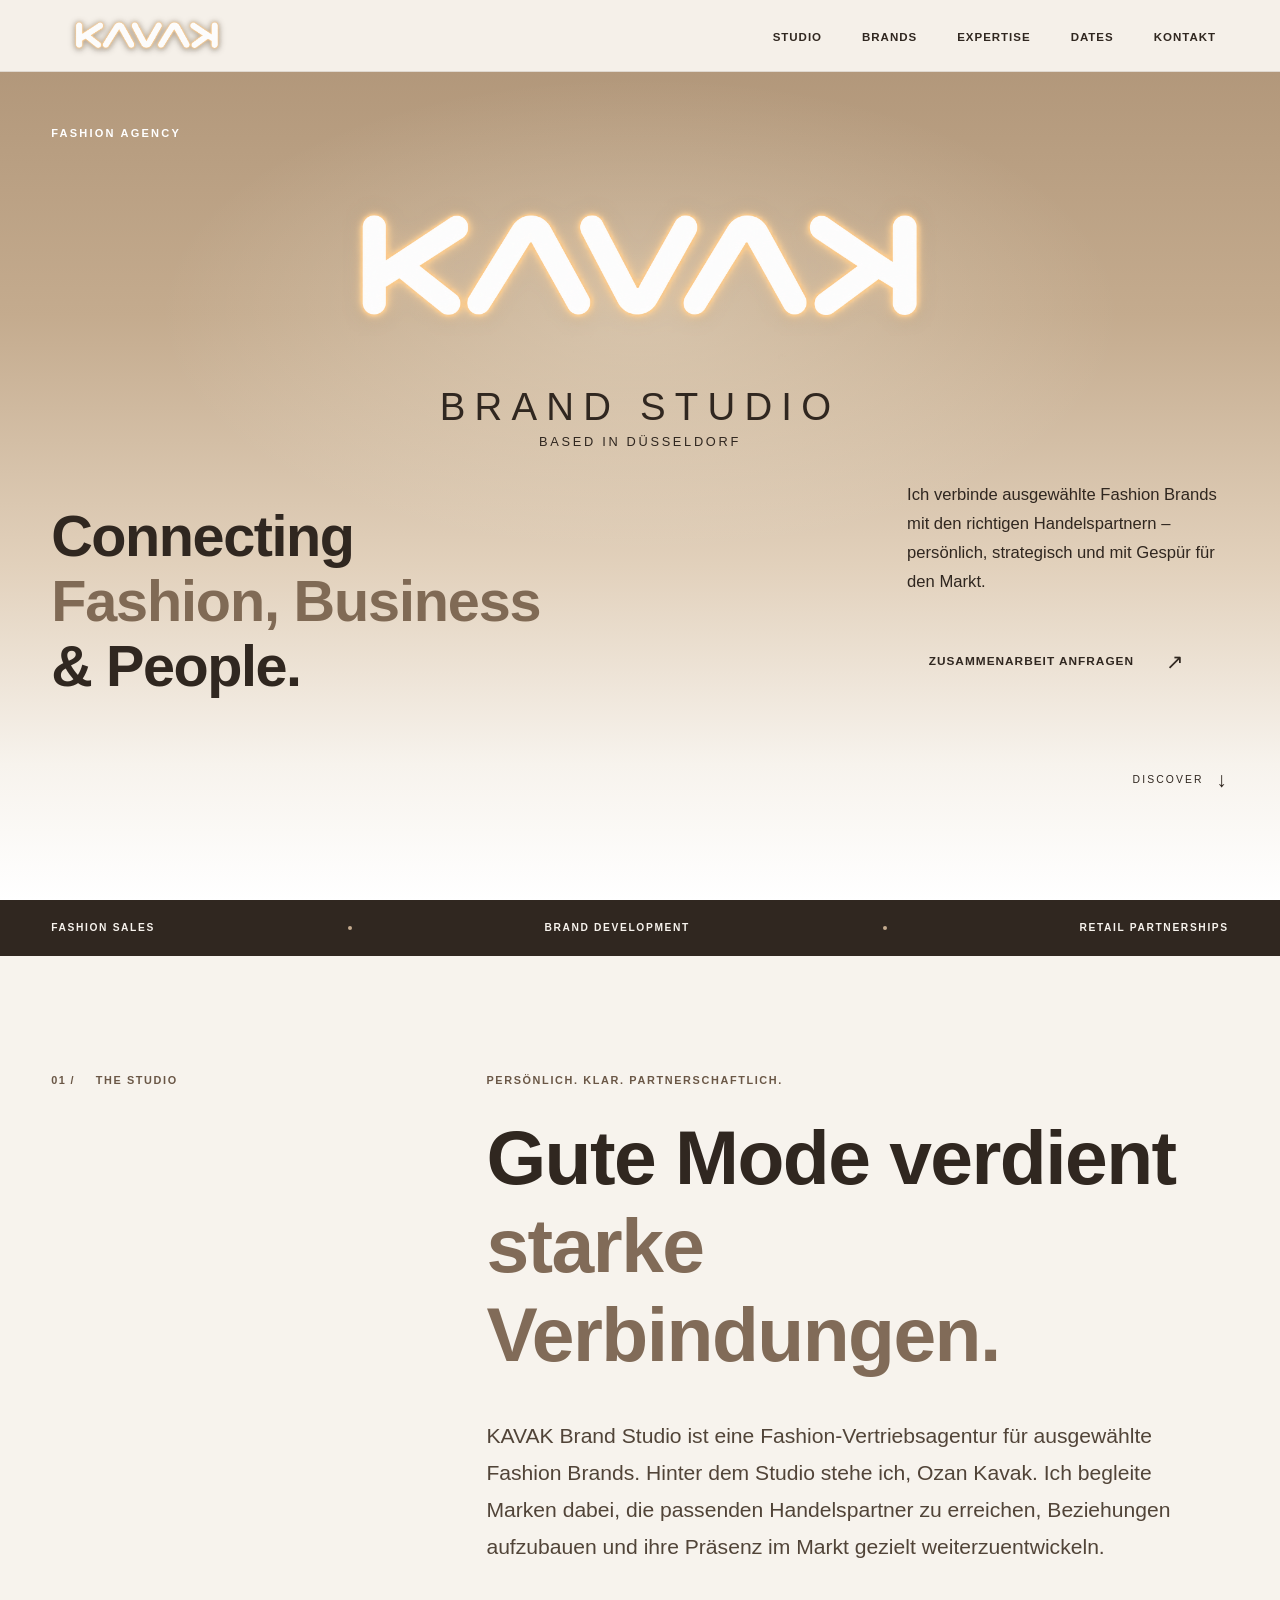
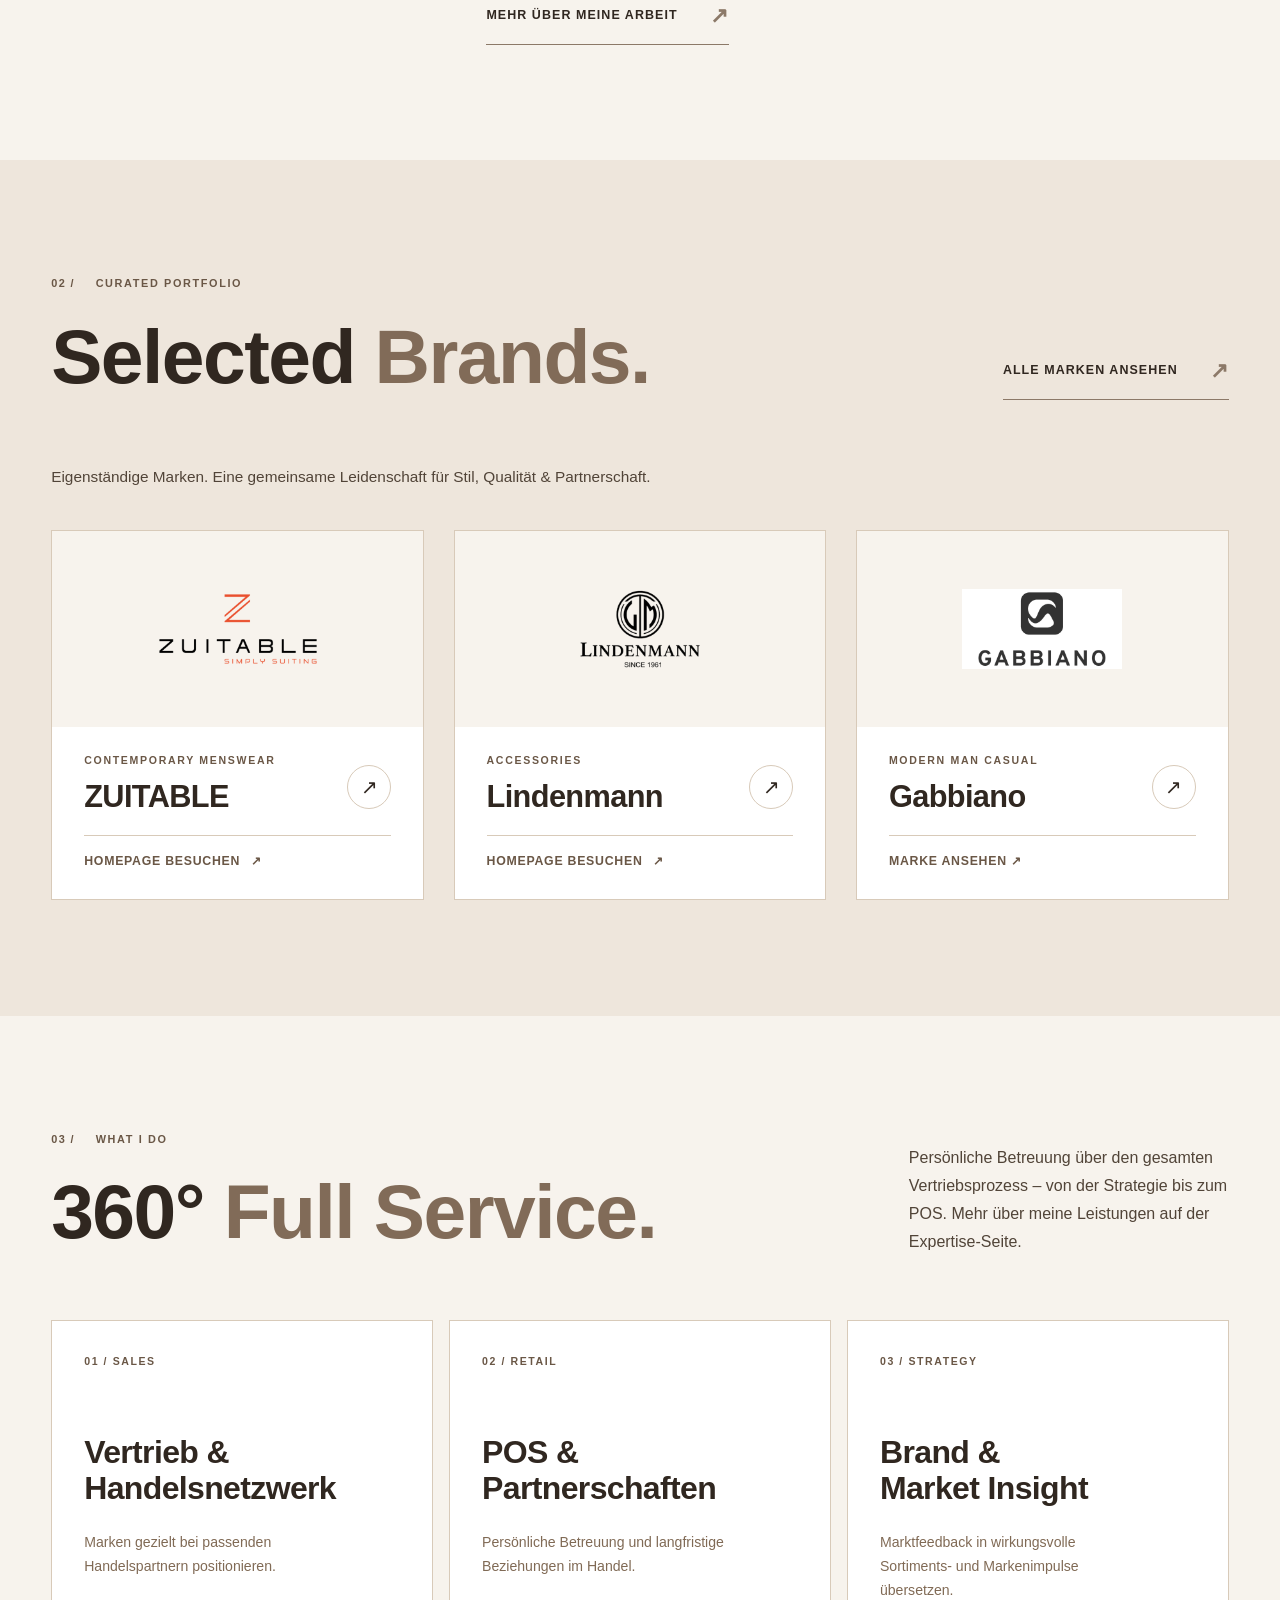
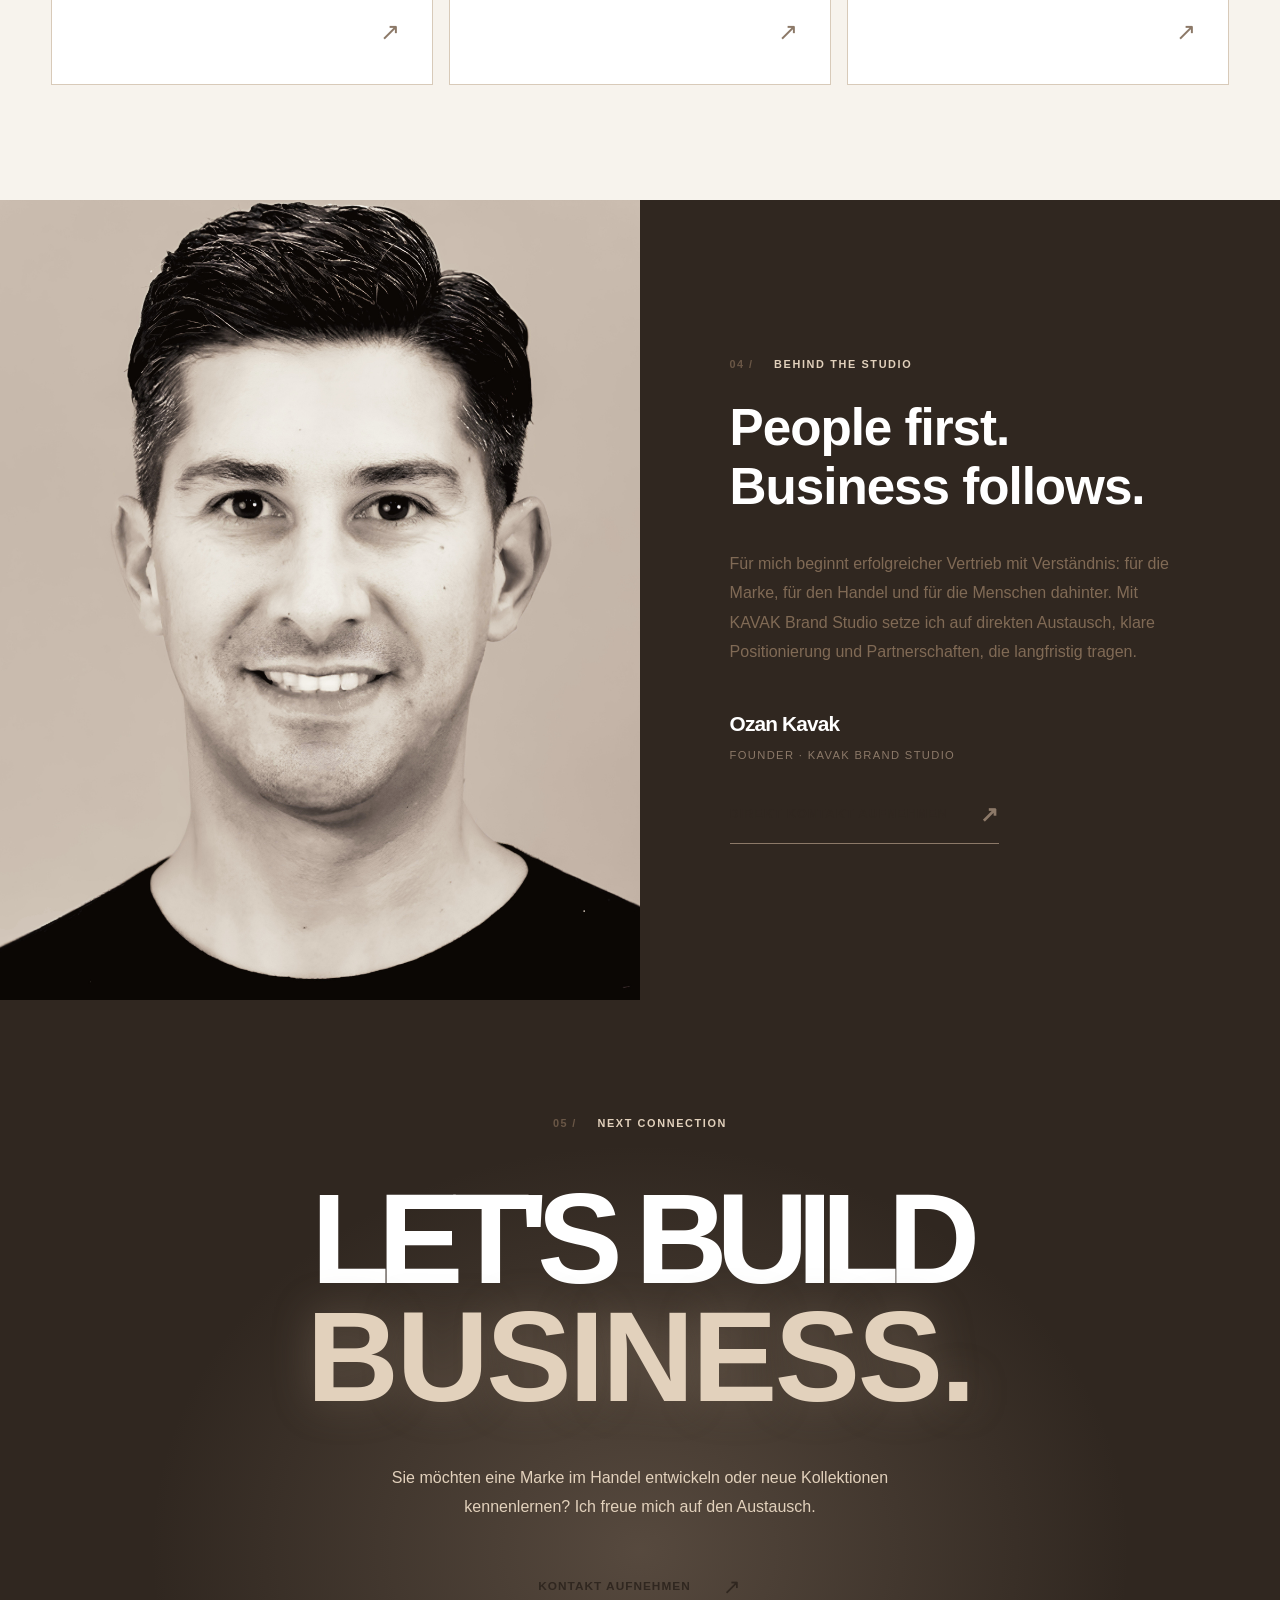
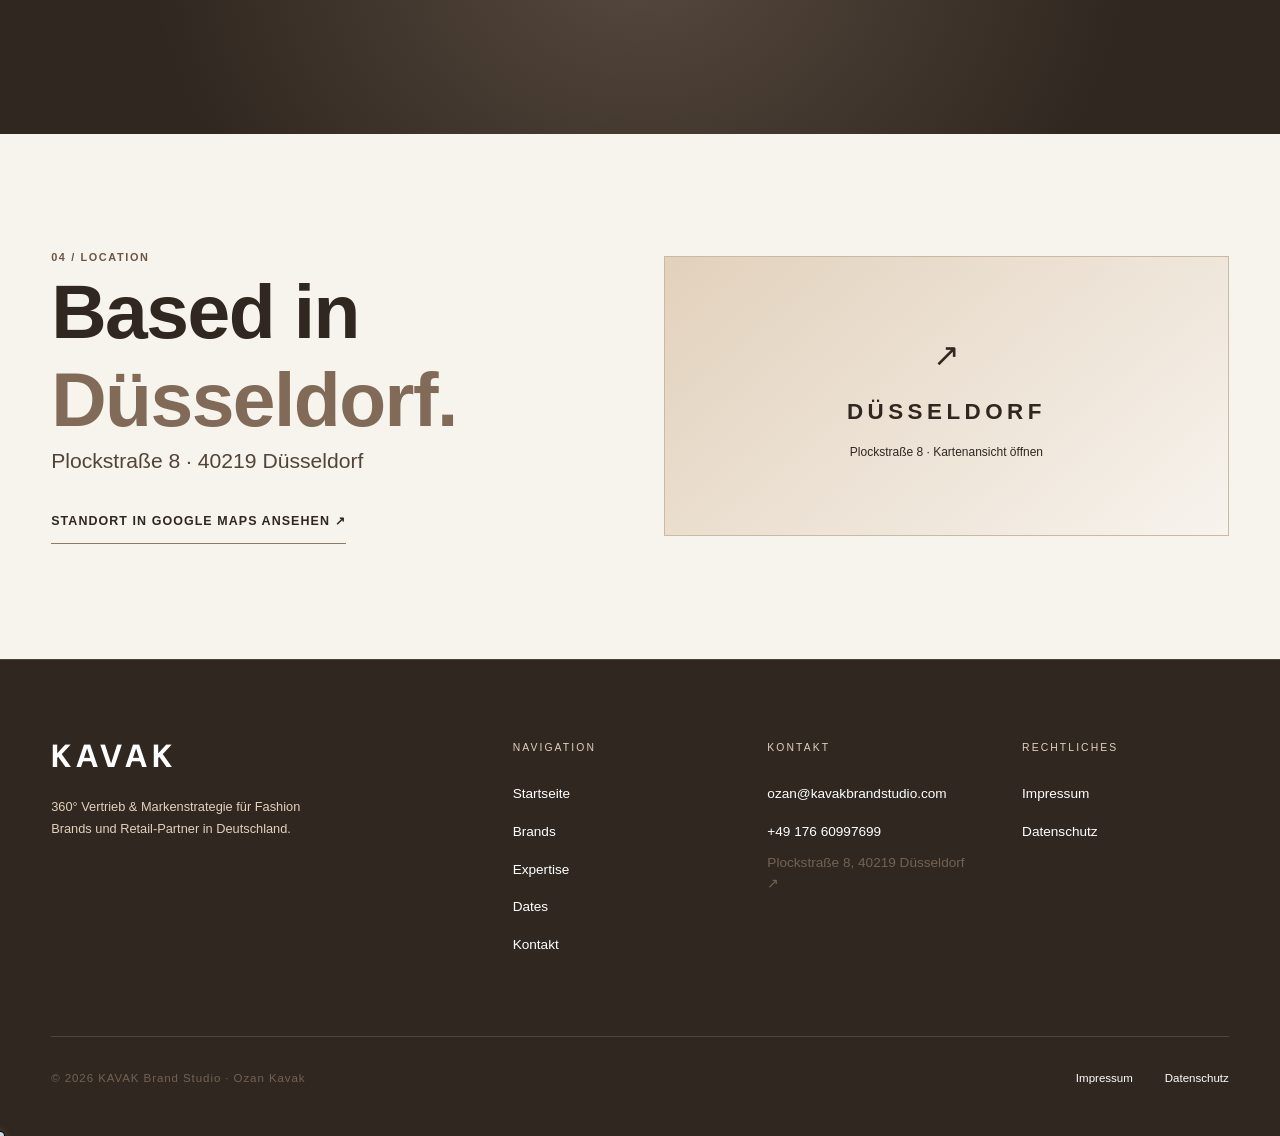
==== commit c9ed0b53: "Display uploaded Gabbiano logo in brand portfolio" ====
--- a/index.html
+++ b/index.html
@@ -3,7 +3,7 @@
 <head>
 <meta charset="utf-8"><meta name="viewport" content="width=device-width, initial-scale=1">
 <meta name="description" content="KAVAK Brand Studio – Fashion Sales Agency. Ich verbinde ausgewählte Modemarken mit dem passenden Handel.">
-<meta name="theme-color" content="#06132d">
+<meta name="theme-color" content="#C4AB8E">
 <title>KAVAK Brand Studio | Fashion Sales Agency Düsseldorf</title>
 <link rel="stylesheet" href="style.css">
 </head>
@@ -41,7 +41,7 @@
     <div class="curated-showcase__details"><div><p class="curated-showcase__eyebrow">ACCESSORIES</p><h3>Lindenmann</h3></div><span class="curated-showcase__arrow" aria-hidden="true">↗</span></div>
     <span class="curated-showcase__visit">Homepage besuchen <span aria-hidden="true">↗</span></span>
    </a>
-   <a class="curated-showcase__card reveal" href="brands.html#gabbiano" aria-label="Gabbiano im Portfolio ansehen"><div class="curated-showcase__art curated-showcase__art--text"><span>GABBIANO</span></div><div class="curated-showcase__details"><div><p class="curated-showcase__eyebrow">MODERN MAN CASUAL</p><h3>Gabbiano</h3></div><span class="curated-showcase__arrow" aria-hidden="true">↗</span></div><span class="curated-showcase__visit">Marke ansehen ↗</span></a>
+   <a class="curated-showcase__card reveal" href="brands.html#gabbiano" aria-label="Gabbiano im Portfolio ansehen"><div class="curated-showcase__art"><img src="assets/images/gabbiano-logo.png" alt="Gabbiano Logo" loading="lazy" decoding="async"></div><div class="curated-showcase__details"><div><p class="curated-showcase__eyebrow">MODERN MAN CASUAL</p><h3>Gabbiano</h3></div><span class="curated-showcase__arrow" aria-hidden="true">↗</span></div><span class="curated-showcase__visit">Marke ansehen ↗</span></a>
   </div>
  </div>
 </section>
--- a/style.css
+++ b/style.css
@@ -687,19 +687,19 @@
    Brand signature: deep navy, electric blue, luminous editorial
    ============================================================ */
 :root {
-  --midnight: #06132d;
-  --midnight-deep: #030a1c;
-  --navy: #0a2256;
-  --electric-blue: #1250ff;
-  --electric-bright: #3674ff;
-  --blue-ice: #9bbcff;
-  --editorial-white: #f8faff;
-  --editorial-paper: #f3f5fa;
-  --black: #06132d;
-  --white: #f8faff;
+  --midnight: #302720;
+  --midnight-deep: #302720;
+  --navy: #514438;
+  --electric-blue: #8C7968;
+  --electric-bright: #C4AB8E;
+  --blue-ice: #E2D1BC;
+  --editorial-white: #F7F3ED;
+  --editorial-paper: #F7F3ED;
+  --black: #302720;
+  --white: #F7F3ED;
   --font-serif: 'DM Sans', Arial, sans-serif;
   --font-sans: 'DM Sans', Arial, sans-serif;
-  --glow-blue: 0 0 25px rgba(18,80,255,.35), 0 0 80px rgba(18,80,255,.14);
+  --glow-blue: 0 0 25px rgba(140,121,104,.35), 0 0 80px rgba(140,121,104,.14);
   --brand-radius: 4px;
 }
 html { scroll-behavior: smooth; }
@@ -713,38 +713,38 @@
 .bg-black { background:var(--midnight-deep); color:var(--editorial-white); }
 .bg-white { background:var(--editorial-white); }
 .bg-gray { background:var(--editorial-paper); }
-.nav { background:rgba(3,10,28,.91); border-bottom:1px solid rgba(145,178,255,.14); backdrop-filter:blur(22px); -webkit-backdrop-filter:blur(22px); }
+.nav { background:rgba(48,39,32,.91); border-bottom:1px solid rgba(226,209,188,.14); backdrop-filter:blur(22px); -webkit-backdrop-filter:blur(22px); }
 .nav__logo { font-family:var(--font-sans); font-weight:800; letter-spacing:.17em; color:white; font-size:1.1rem; }
-.nav__logo span { font-size:.51rem; color:#9fbbff; letter-spacing:.19em; font-weight:600; }
-.nav__links a { color:#dfe8ff; font-weight:500; }
-.nav__links a:hover,.nav__links a.active { color:#8eb1ff; }
+.nav__logo span { font-size:.51rem; color:#E2D1BC; letter-spacing:.19em; font-weight:600; }
+.nav__links a { color:#F7F3ED; font-weight:500; }
+.nav__links a:hover,.nav__links a.active { color:#E2D1BC; }
 .nav__hamburger span { background:var(--editorial-white); }
 .nav__mobile { background:var(--midnight-deep); }
 .nav__mobile a { color:var(--editorial-white); }
-.footer { background:var(--midnight-deep); color:var(--editorial-white); border-top:1px solid rgba(122,168,255,.16); }
+.footer { background:var(--midnight-deep); color:var(--editorial-white); border-top:1px solid rgba(226,209,188,.16); }
 .footer__logo { font-family:var(--font-sans); font-weight:800; letter-spacing:.15em; color:var(--editorial-white); }
 .footer__logo em { font-style:normal; font-weight:500; letter-spacing:.05em; color:var(--blue-ice); }
-.footer__tagline { color:#adbfe4; }
+.footer__tagline { color:#E2D1BC; }
 .btn { border-radius:var(--brand-radius); font-family:var(--font-sans); font-weight:600; letter-spacing:.1em; transition:background .25s, color .25s, box-shadow .25s, transform .25s; }
 .btn--filled { background:var(--electric-blue); border-color:var(--electric-blue); color:white; }
 .btn--filled:hover { background:var(--navy); border-color:var(--navy); color:white; box-shadow:var(--glow-blue); transform:translateY(-2px); }
 .btn--white { background:var(--editorial-white); color:var(--midnight); border-color:var(--editorial-white); }
-.btn--white:hover { background:#dce6ff; border-color:#dce6ff; color:var(--midnight); }
+.btn--white:hover { background:#F7F3ED; border-color:#F7F3ED; color:var(--midnight); }
 .link-arrow:hover { color:var(--electric-blue); }
-.brand-card { border-color:#d9e1f0; transition:transform .35s,border-color .35s,box-shadow .35s; }
-.brand-card:hover { transform:translateY(-4px); border-color:var(--electric-blue); box-shadow:0 20px 50px rgba(6,19,45,.08); }
+.brand-card { border-color:#F7F3ED; transition:transform .35s,border-color .35s,box-shadow .35s; }
+.brand-card:hover { transform:translateY(-4px); border-color:var(--electric-blue); box-shadow:0 20px 50px rgba(48,39,32,.08); }
 .brand-card__name { font-family:var(--font-sans); font-weight:700; letter-spacing:-.03em; }
 .service-item__arrow { color:var(--electric-blue); }
 .stat-item__number { font-family:var(--font-sans); font-weight:600; letter-spacing:-.06em; }
 .form-input:focus,.form-textarea:focus { border-color:var(--electric-blue); }
 .hero.kavak-hero { isolation:isolate; background:var(--midnight-deep)!important; }
-.kavak-hero::before { content:""; position:absolute; inset:-12%; z-index:0; background:radial-gradient(ellipse 49% 48% at 67% 40%,rgba(21,77,255,.55),transparent 75%),radial-gradient(ellipse 34% 35% at 39% 67%,rgba(22,58,160,.21),transparent 80%); pointer-events:none; }
-.kavak-hero::after { content:""; position:absolute; inset:0; z-index:0; background:linear-gradient(90deg,rgba(3,10,28,.48),transparent 83%); pointer-events:none; }
+.kavak-hero::before { content:""; position:absolute; inset:-12%; z-index:0; background:radial-gradient(ellipse 49% 48% at 67% 40%,rgba(140,121,104,.55),transparent 75%),radial-gradient(ellipse 34% 35% at 39% 67%,rgba(140,121,104,.21),transparent 80%); pointer-events:none; }
+.kavak-hero::after { content:""; position:absolute; inset:0; z-index:0; background:linear-gradient(90deg,rgba(48,39,32,.48),transparent 83%); pointer-events:none; }
 .kavak-hero .container { position:relative;z-index:2; }
 .kavak-hero h1 { font-family:var(--font-sans)!important; font-weight:600!important; letter-spacing:-.065em!important; font-size:clamp(3.1rem,7.4vw,8rem)!important; line-height:.97!important; text-wrap:balance; }
-.kavak-hero h1 em { font-style:normal!important; color:#94b5ff!important; text-shadow:0 0 32px rgba(46,108,255,.42); }
-.kavak-hero .hero-eyebrow { color:#a9c5ff!important; text-transform:uppercase; letter-spacing:.2em; }
-.kavak-hero .hero-signal { position:absolute; top:clamp(100px,16vh,210px);right:clamp(24px,7vw,115px); width:clamp(105px,18vw,265px); height:3px; border-radius:30px; background:#2466ff; box-shadow:0 0 12px #2466ff,0 0 45px #1250ff,0 0 90px rgba(18,80,255,.75); opacity:.94; z-index:1; }
+.kavak-hero h1 em { font-style:normal!important; color:#E2D1BC!important; text-shadow:0 0 32px rgba(140,121,104,.42); }
+.kavak-hero .hero-eyebrow { color:#E2D1BC!important; text-transform:uppercase; letter-spacing:.2em; }
+.kavak-hero .hero-signal { position:absolute; top:clamp(100px,16vh,210px);right:clamp(24px,7vw,115px); width:clamp(105px,18vw,265px); height:3px; border-radius:30px; background:#C4AB8E; box-shadow:0 0 12px #C4AB8E,0 0 45px #8C7968,0 0 90px rgba(140,121,104,.75); opacity:.94; z-index:1; }
 .page-editorial-heading { font-family:var(--font-sans)!important;font-weight:600!important;letter-spacing:-.055em!important; }
 @media(max-width:768px) {
   .kavak-hero h1 { font-size:clamp(2.7rem,11vw,5rem)!important; }
@@ -759,83 +759,83 @@
 /* ==================================================
    PHASE 2 — ELECTRIC BLUE EDITORIAL / HOMEPAGE
    ================================================== */
-.home-editorial { background:#f8faff; }
+.home-editorial { background:#F7F3ED; }
 .home-editorial main { overflow:hidden; }
 .home-editorial .reveal { transition-delay:0s; }
-.editorial-hero { min-height:100svh; color:#fff; background:#030b20; isolation:isolate; position:relative; padding:calc(var(--nav-height) + 3.3rem) 0 4rem; display:flex; align-items:stretch; }
-.editorial-hero__light { position:absolute;inset:0;z-index:-1;pointer-events:none;background:radial-gradient(ellipse 40% 45% at 51% 39%,rgba(14,77,255,.71),transparent 75%),radial-gradient(ellipse 70% 55% at 74% 70%,rgba(0,51,156,.2),transparent 90%),linear-gradient(125deg,#030b20,#081a3f 55%,#020717); }
+.editorial-hero { min-height:100svh; color:#fff; background:#302720; isolation:isolate; position:relative; padding:calc(var(--nav-height) + 3.3rem) 0 4rem; display:flex; align-items:stretch; }
+.editorial-hero__light { position:absolute;inset:0;z-index:-1;pointer-events:none;background:radial-gradient(ellipse 40% 45% at 51% 39%,rgba(140,121,104,.71),transparent 75%),radial-gradient(ellipse 70% 55% at 74% 70%,rgba(140,121,104,.2),transparent 90%),linear-gradient(125deg,#302720,#302720 55%,#302720); }
 .editorial-hero__content { display:flex;flex-direction:column;position:relative;width:100%; }
-.editorial-hero__eyebrow,.editorial-eyebrow {font-size:.69rem;letter-spacing:.19em;text-transform:uppercase;font-weight:600;color:#a8c4ff;}
+.editorial-hero__eyebrow,.editorial-eyebrow {font-size:.69rem;letter-spacing:.19em;text-transform:uppercase;font-weight:600;color:#E2D1BC;}
 .editorial-hero__eyebrow span { color:#fff;opacity:.7; }
 .editorial-hero__mark { display:flex;flex-direction:column;align-items:center;justify-content:center;flex:1;text-align:center;padding:5rem 0 3rem; }
-.editorial-hero__mark>span { font-size:clamp(5rem,19vw,19rem);font-weight:700;line-height:.8;letter-spacing:.09em;padding-left:.09em;color:white;text-shadow:0 0 40px rgba(90,148,255,.35),0 0 110px rgba(16,78,255,.35); }
-.editorial-hero__mark small {font-size:clamp(.6rem,1vw,.85rem);letter-spacing:.65em;padding-left:.65em;margin-top:2rem;color:#c4d5fa;}
+.editorial-hero__mark>span { font-size:clamp(5rem,19vw,19rem);font-weight:700;line-height:.8;letter-spacing:.09em;padding-left:.09em;color:white;text-shadow:0 0 40px rgba(226,209,188,.35),0 0 110px rgba(140,121,104,.35); }
+.editorial-hero__mark small {font-size:clamp(.6rem,1vw,.85rem);letter-spacing:.65em;padding-left:.65em;margin-top:2rem;color:#F7F3ED;}
 .editorial-hero__bottom {display:grid;grid-template-columns:minmax(0,1.6fr) minmax(240px,.65fr);gap:4rem;align-items:end;}
 .editorial-hero h1 {font-size:clamp(3.3rem,7.1vw,8.8rem);font-weight:600;letter-spacing:-.075em;line-height:.97;}
-.editorial-hero h1 em {font-style:normal;color:#a9c6ff;}
+.editorial-hero h1 em {font-style:normal;color:#E2D1BC;}
 .editorial-hero__aside {padding-bottom:.35rem;}
-.editorial-hero__aside p {font-size:clamp(.95rem,1.3vw,1.08rem);line-height:1.75;color:#cbd7f0;margin-bottom:2rem;max-width:350px;}
+.editorial-hero__aside p {font-size:clamp(.95rem,1.3vw,1.08rem);line-height:1.75;color:#E2D1BC;margin-bottom:2rem;max-width:350px;}
 .editorial-action {display:inline-flex;align-items:center;justify-content:space-between;gap:2rem;padding:1rem 1.35rem;font-size:.74rem;letter-spacing:.09em;text-transform:uppercase;font-weight:700;transition:transform .25s,background .25s;}
 .editorial-action span {font-size:1.3rem;font-weight:400;}
-.editorial-action--light {background:#fff;color:#06132d;}
-.editorial-action--light:hover {background:#adc8ff;transform:translateY(-3px);}
-.editorial-scroll {display:flex;align-items:center;justify-content:space-between;gap:.8rem;margin-top:4rem;align-self:flex-end;font-size:.65rem;letter-spacing:.2em;text-transform:uppercase;color:#abc2eb;}
+.editorial-action--light {background:#fff;color:#302720;}
+.editorial-action--light:hover {background:#E2D1BC;transform:translateY(-3px);}
+.editorial-scroll {display:flex;align-items:center;justify-content:space-between;gap:.8rem;margin-top:4rem;align-self:flex-end;font-size:.65rem;letter-spacing:.2em;text-transform:uppercase;color:#E2D1BC;}
 .editorial-scroll span {font-size:1.3rem;}
-.editorial-strip {background:#0b2457;color:#dae6ff;}
+.editorial-strip {background:#514438;color:#F7F3ED;}
 .editorial-strip__inner {display:flex;justify-content:space-between;align-items:center;gap:1.5rem;flex-wrap:wrap;padding-top:1.25rem;padding-bottom:1.25rem;}
 .editorial-strip span {font-size:.64rem;font-weight:600;text-transform:uppercase;letter-spacing:.16em;white-space:nowrap;}
-.editorial-strip i {height:4px;width:4px;border-radius:50%;background:#4380ff;}
+.editorial-strip i {height:4px;width:4px;border-radius:50%;background:#C4AB8E;}
 .editorial-section {padding:clamp(5.5rem,10vw,10rem) 0;}
 .editorial-two-col {display:grid;grid-template-columns:1fr 2fr;gap:5vw;}
-.editorial-label,.editorial-kicker {font-size:.68rem;letter-spacing:.18em;text-transform:uppercase;font-weight:700;color:#2558d9;}
-.editorial-index {color:#7a8cae;margin-right:1rem;}
-.editorial-title {font-size:clamp(2.8rem,6vw,7rem);font-weight:600;letter-spacing:-.075em;line-height:1.04;color:#06132d;}
-.editorial-title em {font-style:normal;color:#1250ff;}
+.editorial-label,.editorial-kicker {font-size:.68rem;letter-spacing:.18em;text-transform:uppercase;font-weight:700;color:#8C7968;}
+.editorial-index {color:#C4AB8E;margin-right:1rem;}
+.editorial-title {font-size:clamp(2.8rem,6vw,7rem);font-weight:600;letter-spacing:-.075em;line-height:1.04;color:#302720;}
+.editorial-title em {font-style:normal;color:#8C7968;}
 .editorial-intro .editorial-title {margin:1.5rem 0 2.5rem;}
-.editorial-body {max-width:740px;font-size:clamp(1rem,1.65vw,1.4rem);line-height:1.7;color:#35435e;}
-.editorial-text-link {display:inline-flex;justify-content:space-between;gap:2rem;align-items:center;border-bottom:1px solid #1250ff;padding:0 0 .65rem;margin-top:2rem;font-size:.78rem;letter-spacing:.08em;text-transform:uppercase;font-weight:700;color:#06132d;}
-.editorial-text-link span {font-size:1.4rem;color:#1250ff;}
-.editorial-text-link:hover {color:#1250ff;}
-.editorial-brands {background:#edf2fa;}
+.editorial-body {max-width:740px;font-size:clamp(1rem,1.65vw,1.4rem);line-height:1.7;color:#514438;}
+.editorial-text-link {display:inline-flex;justify-content:space-between;gap:2rem;align-items:center;border-bottom:1px solid #8C7968;padding:0 0 .65rem;margin-top:2rem;font-size:.78rem;letter-spacing:.08em;text-transform:uppercase;font-weight:700;color:#302720;}
+.editorial-text-link span {font-size:1.4rem;color:#8C7968;}
+.editorial-text-link:hover {color:#8C7968;}
+.editorial-brands {background:#F7F3ED;}
 .editorial-section-head {display:flex;justify-content:space-between;align-items:end;gap:2.5rem;margin-bottom:4rem;}
 .editorial-section-head .editorial-title {margin-top:1.2rem;}
 .editorial-brand-layout {display:grid;grid-template-columns:1.45fr 1fr;gap:3rem;align-items:stretch;}
-.editorial-brand-feature__canvas {min-height:clamp(300px,45vw,600px);background:radial-gradient(ellipse at 65% 40%,#2b58a3,#0a1e46 60%,#06132d);position:relative;display:flex;align-items:center;justify-content:center;overflow:hidden;}
-.editorial-brand-feature__monogram {font-weight:800;font-size:clamp(12rem,30vw,32rem);line-height:1;color:rgba(215,230,255,.045);transform:rotate(-14deg);user-select:none;}
+.editorial-brand-feature__canvas {min-height:clamp(300px,45vw,600px);background:radial-gradient(ellipse at 65% 40%,#806A55,#302720 60%,#302720);position:relative;display:flex;align-items:center;justify-content:center;overflow:hidden;}
+.editorial-brand-feature__monogram {font-weight:800;font-size:clamp(12rem,30vw,32rem);line-height:1;color:rgba(226,209,188,.045);transform:rotate(-14deg);user-select:none;}
 .editorial-brand-feature__name {font-size:clamp(2.7rem,7vw,7rem);letter-spacing:.02em;font-weight:700;color:white;position:absolute;text-align:center;text-shadow:0 4px 40px rgba(0,0,0,.3);}
-.editorial-brand-feature__vertical {position:absolute;left:1.6rem;top:2rem;writing-mode:vertical-rl;font-size:.65rem;letter-spacing:.3em;color:#b5caf3;}
+.editorial-brand-feature__vertical {position:absolute;left:1.6rem;top:2rem;writing-mode:vertical-rl;font-size:.65rem;letter-spacing:.3em;color:#E2D1BC;}
 .editorial-brand-feature__meta {display:flex;justify-content:space-between;gap:1rem;padding-top:1rem;font-size:.65rem;text-transform:uppercase;letter-spacing:.12em;}
 .editorial-brand-side {display:flex;flex-direction:column;justify-content:center;padding:clamp(1rem,4vw,4rem);}
-.editorial-brand-side h3 {font-size:clamp(2rem,3.2vw,3.6rem);letter-spacing:-.06em;line-height:1.1;margin:1.5rem 0;color:#06132d;}
-.editorial-brand-side p {line-height:1.8;color:#4d5b73;}
-.editorial-brand-side .editorial-note {font-size:.8rem;margin-top:2rem;color:#7b8ba5;}
-.editorial-expertise {background:#f8faff;}
-.editorial-head-description {max-width:320px;line-height:1.8;color:#4d5b73;}
+.editorial-brand-side h3 {font-size:clamp(2rem,3.2vw,3.6rem);letter-spacing:-.06em;line-height:1.1;margin:1.5rem 0;color:#302720;}
+.editorial-brand-side p {line-height:1.8;color:#806A55;}
+.editorial-brand-side .editorial-note {font-size:.8rem;margin-top:2rem;color:#8C7968;}
+.editorial-expertise {background:#F7F3ED;}
+.editorial-head-description {max-width:320px;line-height:1.8;color:#806A55;}
 .editorial-service-grid {display:grid;grid-template-columns:repeat(3,minmax(0,1fr));gap:1rem;}
-.editorial-service-card {display:flex;flex-direction:column;min-height:365px;background:#edf2fa;padding:2rem;position:relative;transition:background .3s,transform .3s;color:#06132d;}
-.editorial-service-card:hover {background:#dce7ff;transform:translateY(-5px);}
-.editorial-service-card>span {font-size:.66rem;letter-spacing:.15em;font-weight:700;color:#1250ff;}
+.editorial-service-card {display:flex;flex-direction:column;min-height:365px;background:#F7F3ED;padding:2rem;position:relative;transition:background .3s,transform .3s;color:#302720;}
+.editorial-service-card:hover {background:#F7F3ED;transform:translateY(-5px);}
+.editorial-service-card>span {font-size:.66rem;letter-spacing:.15em;font-weight:700;color:#8C7968;}
 .editorial-service-card h3 {font-size:clamp(1.8rem,2.5vw,3rem);letter-spacing:-.055em;line-height:1.1;margin:4rem 0 1.5rem;}
-.editorial-service-card p {color:#52617a;font-size:.88rem;line-height:1.7;max-width:260px;}
-.editorial-service-card b {position:absolute;right:2rem;bottom:2rem;color:#1250ff;font-size:1.5rem;font-weight:400;}
+.editorial-service-card p {color:#806A55;font-size:.88rem;line-height:1.7;max-width:260px;}
+.editorial-service-card b {position:absolute;right:2rem;bottom:2rem;color:#8C7968;font-size:1.5rem;font-weight:400;}
 .editorial-founder {display:grid;grid-template-columns:1fr 1fr;min-height:620px;}
-.editorial-founder__visual {position:relative;min-height:500px;background:linear-gradient(135deg,#06132d,#1250ff 120%);display:flex;align-items:center;justify-content:center;overflow:hidden;}
-.editorial-founder__visual::after {content:"";position:absolute;width:60%;aspect-ratio:1;filter:blur(60px);background:rgba(58,113,255,.3);border-radius:50%;}
+.editorial-founder__visual {position:relative;min-height:500px;background:linear-gradient(135deg,#302720,#8C7968 120%);display:flex;align-items:center;justify-content:center;overflow:hidden;}
+.editorial-founder__visual::after {content:"";position:absolute;width:60%;aspect-ratio:1;filter:blur(60px);background:rgba(226,209,188,.3);border-radius:50%;}
 .editorial-founder__visual-mark {font-size:clamp(8rem,20vw,21rem);font-weight:700;letter-spacing:-.13em;color:rgba(255,255,255,.8);z-index:1;}
-.editorial-founder__visual-mark span {color:#4c87ff;}
-.editorial-founder__visual>span {position:absolute;bottom:2rem;left:2rem;z-index:1;font-size:.65rem;letter-spacing:.2em;color:#cbd9ff;}
-.editorial-founder__copy {background:#e9eef8;display:flex;align-items:center;padding:clamp(2.5rem,7vw,8rem);}
+.editorial-founder__visual-mark span {color:#C4AB8E;}
+.editorial-founder__visual>span {position:absolute;bottom:2rem;left:2rem;z-index:1;font-size:.65rem;letter-spacing:.2em;color:#F7F3ED;}
+.editorial-founder__copy {background:#F7F3ED;display:flex;align-items:center;padding:clamp(2.5rem,7vw,8rem);}
 .editorial-founder__copy-inner {max-width:610px;}
 .editorial-founder__copy .editorial-title {font-size:clamp(2.5rem,4vw,5rem);margin:1.6rem 0 2rem;}
-.editorial-founder__copy p:not(.editorial-kicker) {line-height:1.85;color:#3c4c69;}
+.editorial-founder__copy p:not(.editorial-kicker) {line-height:1.85;color:#806A55;}
 .editorial-signature {font-size:1.3rem;font-weight:700;letter-spacing:-.04em;margin-top:2.5rem;}
-.editorial-signature span {display:block;font-size:.7rem;letter-spacing:.12em;text-transform:uppercase;font-weight:500;margin-top:.4rem;color:#657796;}
-.editorial-contact {background:#04102a;color:white;position:relative;text-align:center;isolation:isolate;}
-.editorial-contact::before {content:"";position:absolute;inset:0;z-index:-1;background:radial-gradient(ellipse 45% 65% at 50% 75%,rgba(18,80,255,.42),transparent 85%);}
-.editorial-contact .editorial-kicker {color:#9ebeff;}
+.editorial-signature span {display:block;font-size:.7rem;letter-spacing:.12em;text-transform:uppercase;font-weight:500;margin-top:.4rem;color:#8C7968;}
+.editorial-contact {background:#302720;color:white;position:relative;text-align:center;isolation:isolate;}
+.editorial-contact::before {content:"";position:absolute;inset:0;z-index:-1;background:radial-gradient(ellipse 45% 65% at 50% 75%,rgba(140,121,104,.42),transparent 85%);}
+.editorial-contact .editorial-kicker {color:#E2D1BC;}
 .editorial-contact h2 {font-size:clamp(3.5rem,10vw,11rem);line-height:.92;letter-spacing:-.09em;margin:3rem 0;font-weight:700;}
-.editorial-contact h2 em {font-style:normal;color:#93b7ff;text-shadow:0 0 40px rgba(18,80,255,.45);}
-.editorial-contact__inner>p:not(.editorial-kicker) {max-width:500px;margin:0 auto 2rem;line-height:1.8;color:#c6d4f2;}
+.editorial-contact h2 em {font-style:normal;color:#E2D1BC;text-shadow:0 0 40px rgba(140,121,104,.45);}
+.editorial-contact__inner>p:not(.editorial-kicker) {max-width:500px;margin:0 auto 2rem;line-height:1.8;color:#E2D1BC;}
 @media(max-width:900px) {
  .editorial-hero__bottom {grid-template-columns:1fr;gap:2rem;}
  .editorial-hero__mark {padding:4rem 0;}
@@ -871,32 +871,32 @@
 }
 
 /* Phase 3 — brands portfolio, intentionally no unconfirmed brands */
-.brands-editorial{background:#f8faff}.brands-hero{background:#04102a;color:#fff;padding:calc(var(--nav-height) + 7rem) 0 5rem;position:relative;overflow:hidden;isolation:isolate}.brands-hero::before{content:"";position:absolute;inset:0;z-index:-1;background:radial-gradient(ellipse 50% 60% at 76% 45%,rgba(18,80,255,.43),transparent 80%)}.brands-hero .editorial-kicker{color:#a3c0ff}.brands-hero h1{font-size:clamp(5rem,13vw,14rem);font-weight:700;line-height:.88;letter-spacing:-.09em;margin:4rem 0 5rem}.brands-hero h1 em{color:#94b8ff;font-style:normal}.brands-hero__bottom{display:flex;align-items:end;justify-content:space-between;gap:2rem}.brands-hero__bottom p{font-size:clamp(1rem,2vw,1.45rem);max-width:490px;color:#d0def8}.brands-hero__bottom span{font-size:.63rem;letter-spacing:.15em;color:#91b2eb}.brands-intro__grid{display:grid;grid-template-columns:1fr 2fr;gap:3rem}.brands-intro .editorial-title{margin-bottom:2rem}.brands-collection{background:#edf2fa}.brands-collection__head{display:flex;justify-content:space-between;align-items:end;gap:2rem;margin-bottom:3rem}.brands-collection__head h2{margin-top:1rem}.brands-status{font-size:.62rem;font-weight:700;letter-spacing:.13em;color:#4771c6}.brands-pending{background:#06132d;color:#fff;min-height:370px;padding:clamp(2rem,6vw,5rem);position:relative;overflow:hidden;display:flex;align-items:flex-start;flex-direction:column;justify-content:center}.brands-pending[hidden]{display:none}.brands-pending__signal{position:absolute;width:35%;height:130%;right:-8%;top:-15%;background:rgba(18,80,255,.28);filter:blur(65px);transform:rotate(18deg)}.brands-pending .editorial-kicker{color:#8bb2ff;position:relative}.brands-pending h3{font-size:clamp(2.6rem,6vw,6rem);letter-spacing:-.07em;font-weight:600;line-height:1.1;margin:1.4rem 0;position:relative}.brands-pending>p:last-child{color:#c0d0f0;max-width:520px;line-height:1.8;position:relative}.brands-collection__grid{display:grid;gap:2rem}.brands-entry{display:grid;grid-template-columns:1.2fr 1fr;background:#fff;min-height:420px}.brands-entry:nth-child(even) .brands-entry__visual{background:linear-gradient(145deg,#142d60,#07152e)}.brands-entry__visual{position:relative;display:flex;align-items:center;justify-content:center;background:linear-gradient(125deg,#06132d,#174da7);overflow:hidden;min-height:320px}.brands-entry__visual img{position:absolute;width:100%;height:100%;object-fit:cover;inset:0}.brands-entry__wordmark{z-index:1;font-size:clamp(2rem,5vw,5rem);font-weight:700;letter-spacing:-.05em;color:white;text-align:center;text-shadow:0 8px 35px rgba(0,0,0,.4);overflow-wrap:anywhere;padding:1rem}.brands-entry__details{padding:clamp(2rem,5vw,5rem);display:flex;flex-direction:column;justify-content:center}.brands-entry__details h3{font-size:clamp(2rem,3vw,3.4rem);letter-spacing:-.06em;margin:1.2rem 0}.brands-entry__details>p:not(.editorial-kicker){line-height:1.8;color:#4d5b73}.brands-entry__details .editorial-text-link{align-self:flex-start}.brands-partner{background:#04102a;color:#fff;text-align:center;isolation:isolate;position:relative}.brands-partner::before{content:"";position:absolute;inset:0;z-index:-1;background:radial-gradient(ellipse at 50% 85%,rgba(18,80,255,.38),transparent 75%)}.brands-partner .editorial-kicker{color:#9fbeff}.brands-partner h2{font-size:clamp(3rem,9vw,10rem);line-height:.95;letter-spacing:-.08em;margin:2rem 0;font-weight:700}.brands-partner h2 em{color:#94b8ff;font-style:normal}.brands-partner p:not(.editorial-kicker){max-width:500px;margin:0 auto 2.5rem;color:#c6d4f0;line-height:1.8}@media(max-width:768px){.brands-hero{padding-top:calc(var(--nav-height) + 4rem)}.brands-hero h1{font-size:clamp(4rem,16vw,8rem);margin:3rem 0}.brands-hero__bottom{align-items:start;flex-direction:column}.brands-intro__grid,.brands-entry{grid-template-columns:1fr}.brands-collection__head{align-items:start;flex-direction:column}.brands-entry__visual{min-height:290px}}
+.brands-editorial{background:#F7F3ED}.brands-hero{background:#302720;color:#fff;padding:calc(var(--nav-height) + 7rem) 0 5rem;position:relative;overflow:hidden;isolation:isolate}.brands-hero::before{content:"";position:absolute;inset:0;z-index:-1;background:radial-gradient(ellipse 50% 60% at 76% 45%,rgba(140,121,104,.43),transparent 80%)}.brands-hero .editorial-kicker{color:#E2D1BC}.brands-hero h1{font-size:clamp(5rem,13vw,14rem);font-weight:700;line-height:.88;letter-spacing:-.09em;margin:4rem 0 5rem}.brands-hero h1 em{color:#E2D1BC;font-style:normal}.brands-hero__bottom{display:flex;align-items:end;justify-content:space-between;gap:2rem}.brands-hero__bottom p{font-size:clamp(1rem,2vw,1.45rem);max-width:490px;color:#F7F3ED}.brands-hero__bottom span{font-size:.63rem;letter-spacing:.15em;color:#E2D1BC}.brands-intro__grid{display:grid;grid-template-columns:1fr 2fr;gap:3rem}.brands-intro .editorial-title{margin-bottom:2rem}.brands-collection{background:#F7F3ED}.brands-collection__head{display:flex;justify-content:space-between;align-items:end;gap:2rem;margin-bottom:3rem}.brands-collection__head h2{margin-top:1rem}.brands-status{font-size:.62rem;font-weight:700;letter-spacing:.13em;color:#8C7968}.brands-pending{background:#302720;color:#fff;min-height:370px;padding:clamp(2rem,6vw,5rem);position:relative;overflow:hidden;display:flex;align-items:flex-start;flex-direction:column;justify-content:center}.brands-pending[hidden]{display:none}.brands-pending__signal{position:absolute;width:35%;height:130%;right:-8%;top:-15%;background:rgba(140,121,104,.28);filter:blur(65px);transform:rotate(18deg)}.brands-pending .editorial-kicker{color:#E2D1BC;position:relative}.brands-pending h3{font-size:clamp(2.6rem,6vw,6rem);letter-spacing:-.07em;font-weight:600;line-height:1.1;margin:1.4rem 0;position:relative}.brands-pending>p:last-child{color:#E2D1BC;max-width:520px;line-height:1.8;position:relative}.brands-collection__grid{display:grid;gap:2rem}.brands-entry{display:grid;grid-template-columns:1.2fr 1fr;background:#fff;min-height:420px}.brands-entry:nth-child(even) .brands-entry__visual{background:linear-gradient(145deg,#514438,#302720)}.brands-entry__visual{position:relative;display:flex;align-items:center;justify-content:center;background:linear-gradient(125deg,#302720,#806A55);overflow:hidden;min-height:320px}.brands-entry__visual img{position:absolute;width:100%;height:100%;object-fit:cover;inset:0}.brands-entry__wordmark{z-index:1;font-size:clamp(2rem,5vw,5rem);font-weight:700;letter-spacing:-.05em;color:white;text-align:center;text-shadow:0 8px 35px rgba(0,0,0,.4);overflow-wrap:anywhere;padding:1rem}.brands-entry__details{padding:clamp(2rem,5vw,5rem);display:flex;flex-direction:column;justify-content:center}.brands-entry__details h3{font-size:clamp(2rem,3vw,3.4rem);letter-spacing:-.06em;margin:1.2rem 0}.brands-entry__details>p:not(.editorial-kicker){line-height:1.8;color:#806A55}.brands-entry__details .editorial-text-link{align-self:flex-start}.brands-partner{background:#302720;color:#fff;text-align:center;isolation:isolate;position:relative}.brands-partner::before{content:"";position:absolute;inset:0;z-index:-1;background:radial-gradient(ellipse at 50% 85%,rgba(140,121,104,.38),transparent 75%)}.brands-partner .editorial-kicker{color:#E2D1BC}.brands-partner h2{font-size:clamp(3rem,9vw,10rem);line-height:.95;letter-spacing:-.08em;margin:2rem 0;font-weight:700}.brands-partner h2 em{color:#E2D1BC;font-style:normal}.brands-partner p:not(.editorial-kicker){max-width:500px;margin:0 auto 2.5rem;color:#E2D1BC;line-height:1.8}@media(max-width:768px){.brands-hero{padding-top:calc(var(--nav-height) + 4rem)}.brands-hero h1{font-size:clamp(4rem,16vw,8rem);margin:3rem 0}.brands-hero__bottom{align-items:start;flex-direction:column}.brands-intro__grid,.brands-entry{grid-template-columns:1fr}.brands-collection__head{align-items:start;flex-direction:column}.brands-entry__visual{min-height:290px}}
 
 /* Phase 3.2 — Expertise */
-.expertise-hero{position:relative;isolation:isolate;background:#04102a;color:#fff;padding:calc(var(--nav-height) + 7rem) 0 6rem;overflow:hidden}.expertise-hero::before{content:"";position:absolute;inset:0;z-index:-1;background:radial-gradient(ellipse 48% 65% at 78% 42%,rgba(18,80,255,.52),transparent 80%)}.expertise-hero .editorial-kicker{color:#acc5ff}.expertise-hero h1{font-size:clamp(3.7rem,10vw,11rem);letter-spacing:-.09em;line-height:.94;font-weight:700;margin:3.5rem 0 2.5rem}.expertise-hero h1 em,.expertise-cta h2 em{font-style:normal;color:#9bbcff}.expertise-hero p:last-child{color:#c5d4f1;font-size:clamp(1rem,1.8vw,1.45rem)}.expertise-services{background:#edf2fa}.expertise-services .editorial-section-head{margin-bottom:3rem}.expertise-editorial .service-detail{padding:3rem 0;display:grid;grid-template-columns:1fr 1.4fr;gap:3rem;border-bottom:1px solid #bfcee8}.expertise-editorial .service-detail__num{font-family:var(--font-sans);font-size:.85rem;letter-spacing:.1em;color:#1250ff;margin-bottom:1.5rem}.expertise-editorial .service-detail__title{font-family:var(--font-sans);font-weight:600;letter-spacing:-.065em;line-height:1.15;font-size:clamp(2rem,3.1vw,3.7rem)}.expertise-editorial .service-detail .t-body{color:#4b5d79;font-size:1rem;line-height:1.85}.expertise-editorial .service-tags{display:flex;flex-wrap:wrap;gap:.5rem;margin-top:1.5rem}.expertise-editorial .tag{font-size:.65rem;letter-spacing:.1em;text-transform:uppercase;color:#3159a2;border:1px solid #c0cee7;padding:.5rem .8rem}.expertise-cta{background:#04102a;color:#fff;text-align:center;position:relative;isolation:isolate}.expertise-cta::before{content:"";position:absolute;inset:0;z-index:-1;background:radial-gradient(ellipse 50% 70% at 50% 75%,rgba(18,80,255,.43),transparent 80%)}.expertise-cta .editorial-kicker{color:#9bbcff}.expertise-cta h2{font-size:clamp(3rem,8vw,9rem);letter-spacing:-.085em;line-height:.94;margin:2.5rem 0;font-weight:700}.expertise-cta p:not(.editorial-kicker){color:#d4e0f8;margin-bottom:2rem}@media(max-width:768px){.expertise-hero{padding-top:calc(var(--nav-height) + 4rem)}.expertise-editorial .service-detail{grid-template-columns:1fr;gap:1rem}}
+.expertise-hero{position:relative;isolation:isolate;background:#302720;color:#fff;padding:calc(var(--nav-height) + 7rem) 0 6rem;overflow:hidden}.expertise-hero::before{content:"";position:absolute;inset:0;z-index:-1;background:radial-gradient(ellipse 48% 65% at 78% 42%,rgba(140,121,104,.52),transparent 80%)}.expertise-hero .editorial-kicker{color:#E2D1BC}.expertise-hero h1{font-size:clamp(3.7rem,10vw,11rem);letter-spacing:-.09em;line-height:.94;font-weight:700;margin:3.5rem 0 2.5rem}.expertise-hero h1 em,.expertise-cta h2 em{font-style:normal;color:#E2D1BC}.expertise-hero p:last-child{color:#E2D1BC;font-size:clamp(1rem,1.8vw,1.45rem)}.expertise-services{background:#F7F3ED}.expertise-services .editorial-section-head{margin-bottom:3rem}.expertise-editorial .service-detail{padding:3rem 0;display:grid;grid-template-columns:1fr 1.4fr;gap:3rem;border-bottom:1px solid #E2D1BC}.expertise-editorial .service-detail__num{font-family:var(--font-sans);font-size:.85rem;letter-spacing:.1em;color:#8C7968;margin-bottom:1.5rem}.expertise-editorial .service-detail__title{font-family:var(--font-sans);font-weight:600;letter-spacing:-.065em;line-height:1.15;font-size:clamp(2rem,3.1vw,3.7rem)}.expertise-editorial .service-detail .t-body{color:#806A55;font-size:1rem;line-height:1.85}.expertise-editorial .service-tags{display:flex;flex-wrap:wrap;gap:.5rem;margin-top:1.5rem}.expertise-editorial .tag{font-size:.65rem;letter-spacing:.1em;text-transform:uppercase;color:#806A55;border:1px solid #E2D1BC;padding:.5rem .8rem}.expertise-cta{background:#302720;color:#fff;text-align:center;position:relative;isolation:isolate}.expertise-cta::before{content:"";position:absolute;inset:0;z-index:-1;background:radial-gradient(ellipse 50% 70% at 50% 75%,rgba(140,121,104,.43),transparent 80%)}.expertise-cta .editorial-kicker{color:#E2D1BC}.expertise-cta h2{font-size:clamp(3rem,8vw,9rem);letter-spacing:-.085em;line-height:.94;margin:2.5rem 0;font-weight:700}.expertise-cta p:not(.editorial-kicker){color:#F7F3ED;margin-bottom:2rem}@media(max-width:768px){.expertise-hero{padding-top:calc(var(--nav-height) + 4rem)}.expertise-editorial .service-detail{grid-template-columns:1fr;gap:1rem}}
 
 /* PHASE 3.3 — MEET ME / FOUNDER PAGE */
-.studio-page{background:#f8faff}.studio-kicker{font-size:.7rem;letter-spacing:.19em;text-transform:uppercase;font-weight:700;color:#356cec}.studio-hero{background:#030b20;color:white;padding:calc(var(--nav-height) + 4rem) 0 5rem;position:relative;overflow:hidden}.studio-hero::before{content:"";position:absolute;inset:0;pointer-events:none;background:radial-gradient(ellipse at 63% 43%,rgba(18,80,255,.32),transparent 66%)}.studio-hero__grid{position:relative;display:grid;grid-template-columns:1.1fr .9fr;gap:5vw;align-items:center}.studio-hero .studio-kicker,.studio-finale .studio-kicker{color:#9ebeff}.studio-hero h1{font-size:clamp(6rem,13vw,15rem);letter-spacing:-.1em;line-height:.86;margin:3.5rem 0;font-weight:700}.studio-hero h1 em,.studio-finale h2 em{color:#9bbcff;font-style:normal}.studio-hero__lead{font-size:clamp(1.1rem,1.7vw,1.5rem);line-height:1.65;max-width:500px;color:#d8e3f7}.studio-anchor{display:inline-flex;gap:3rem;align-items:center;font-size:.7rem;letter-spacing:.14em;text-transform:uppercase;border-bottom:1px solid #8bb2ff;padding:0 0 .8rem;margin-top:3rem;color:white}.studio-anchor span{font-size:1.4rem}.studio-portrait{min-height:clamp(420px,55vw,700px);background:linear-gradient(130deg,#0a1e47,#174cc2);position:relative;display:flex;align-items:center;justify-content:center;overflow:hidden}.studio-portrait::before{content:"";position:absolute;width:75%;aspect-ratio:1;background:#3b76ff;filter:blur(100px);opacity:.5}.studio-portrait__letter{position:relative;font-size:clamp(10rem,23vw,23rem);font-weight:700;letter-spacing:-.15em;color:rgba(255,255,255,.9)}.studio-portrait__letter span{color:#9bbcff}.studio-portrait__note{position:absolute;bottom:2rem;left:2rem;color:#c6d8ff;font-size:.65rem;letter-spacing:.2em}.studio-section{padding:clamp(5rem,10vw,10rem) 0}.studio-split{display:grid;grid-template-columns:1fr 2fr;gap:5vw}.studio-section h2{font-size:clamp(3rem,6.7vw,7.5rem);line-height:1;letter-spacing:-.08em;font-weight:700;margin-bottom:2rem}.studio-section h2 em{font-style:normal;color:#1250ff}.studio-split>div>p{max-width:780px;font-size:clamp(1.05rem,1.5vw,1.3rem);line-height:1.8;margin-top:1.4rem;color:#445473}.studio-journey{background:#eaf0fb}.studio-section-head{display:grid;grid-template-columns:1fr 2fr;gap:1.5rem 5vw;align-items:end;margin-bottom:4rem}.studio-section-head h2{margin:0}.studio-section-head>p:last-child{grid-column:2;color:#53688a}.studio-timeline{border-top:1px solid #c0cee6}.studio-timeline article{display:grid;grid-template-columns:1fr 2fr 50px;gap:2rem;padding:2.3rem 0;border-bottom:1px solid #c0cee6;align-items:center}.studio-timeline article>span{font-size:.78rem;color:#235ad1;letter-spacing:.1em;font-weight:700}.studio-timeline h3{font-size:clamp(1.5rem,2.7vw,2.6rem);font-weight:650;letter-spacing:-.06em;line-height:1.2}.studio-timeline article p{font-size:.95rem;color:#536789;margin-top:.6rem}.studio-timeline b{font-size:.7rem;color:#8198bf;text-align:right}.studio-timeline__note{font-size:.75rem;color:#7586a2;margin-top:2rem}.studio-philosophy{background:#061733;color:#fff}.studio-philosophy .studio-kicker{color:#9bbcff}.studio-philosophy h2{color:white}.studio-philosophy h2 em{color:#9bbcff}.studio-philosophy .studio-split>div>p{color:#c8d7f0}.studio-values{display:grid;grid-template-columns:repeat(3,1fr);gap:1.5rem;margin-top:4rem}.studio-values>div{border-top:1px solid #4266a3;padding-top:1.3rem}.studio-values span{display:block;color:#9bbcff;font-size:.7rem;margin-bottom:1.2rem}.studio-values strong{display:block;font-size:1.15rem;margin-bottom:.6rem}.studio-values p{font-size:.9rem;color:#bbcae5;line-height:1.6}.studio-vision{background:#f8faff}.studio-finale{background:#04102a;color:white;text-align:center;position:relative;isolation:isolate}.studio-finale::before{content:"";position:absolute;inset:0;z-index:-1;background:radial-gradient(ellipse at 50% 75%,rgba(18,80,255,.43),transparent 70%)}.studio-finale h2{margin:2.5rem 0}.studio-finale>div>p:not(.studio-kicker){color:#c7d7f5;max-width:540px;margin:0 auto 2.3rem;line-height:1.8}@media(max-width:800px){.studio-hero__grid,.studio-split,.studio-section-head{grid-template-columns:1fr}.studio-hero h1{font-size:clamp(6rem,18vw,11rem)}.studio-portrait{min-height:440px}.studio-section-head>p:last-child{grid-column:1}.studio-values{grid-template-columns:1fr}.studio-timeline article{grid-template-columns:1fr 30px;gap:1rem}.studio-timeline article>span{grid-column:1/-1}.studio-timeline b{grid-column:2;grid-row:2}.studio-timeline article>div{grid-column:1;grid-row:2}}@media(max-width:480px){.studio-hero{padding-top:calc(var(--nav-height) + 3rem)}.studio-hero h1{font-size:clamp(5rem,21vw,8rem)}.studio-portrait{min-height:340px}.studio-section h2{font-size:clamp(2.8rem,11vw,5rem)}}
+.studio-page{background:#F7F3ED}.studio-kicker{font-size:.7rem;letter-spacing:.19em;text-transform:uppercase;font-weight:700;color:#8C7968}.studio-hero{background:#302720;color:white;padding:calc(var(--nav-height) + 4rem) 0 5rem;position:relative;overflow:hidden}.studio-hero::before{content:"";position:absolute;inset:0;pointer-events:none;background:radial-gradient(ellipse at 63% 43%,rgba(140,121,104,.32),transparent 66%)}.studio-hero__grid{position:relative;display:grid;grid-template-columns:1.1fr .9fr;gap:5vw;align-items:center}.studio-hero .studio-kicker,.studio-finale .studio-kicker{color:#E2D1BC}.studio-hero h1{font-size:clamp(6rem,13vw,15rem);letter-spacing:-.1em;line-height:.86;margin:3.5rem 0;font-weight:700}.studio-hero h1 em,.studio-finale h2 em{color:#E2D1BC;font-style:normal}.studio-hero__lead{font-size:clamp(1.1rem,1.7vw,1.5rem);line-height:1.65;max-width:500px;color:#F7F3ED}.studio-anchor{display:inline-flex;gap:3rem;align-items:center;font-size:.7rem;letter-spacing:.14em;text-transform:uppercase;border-bottom:1px solid #E2D1BC;padding:0 0 .8rem;margin-top:3rem;color:white}.studio-anchor span{font-size:1.4rem}.studio-portrait{min-height:clamp(420px,55vw,700px);background:linear-gradient(130deg,#302720,#8C7968);position:relative;display:flex;align-items:center;justify-content:center;overflow:hidden}.studio-portrait::before{content:"";position:absolute;width:75%;aspect-ratio:1;background:#C4AB8E;filter:blur(100px);opacity:.5}.studio-portrait__letter{position:relative;font-size:clamp(10rem,23vw,23rem);font-weight:700;letter-spacing:-.15em;color:rgba(255,255,255,.9)}.studio-portrait__letter span{color:#E2D1BC}.studio-portrait__note{position:absolute;bottom:2rem;left:2rem;color:#F7F3ED;font-size:.65rem;letter-spacing:.2em}.studio-section{padding:clamp(5rem,10vw,10rem) 0}.studio-split{display:grid;grid-template-columns:1fr 2fr;gap:5vw}.studio-section h2{font-size:clamp(3rem,6.7vw,7.5rem);line-height:1;letter-spacing:-.08em;font-weight:700;margin-bottom:2rem}.studio-section h2 em{font-style:normal;color:#8C7968}.studio-split>div>p{max-width:780px;font-size:clamp(1.05rem,1.5vw,1.3rem);line-height:1.8;margin-top:1.4rem;color:#806A55}.studio-journey{background:#F7F3ED}.studio-section-head{display:grid;grid-template-columns:1fr 2fr;gap:1.5rem 5vw;align-items:end;margin-bottom:4rem}.studio-section-head h2{margin:0}.studio-section-head>p:last-child{grid-column:2;color:#8C7968}.studio-timeline{border-top:1px solid #E2D1BC}.studio-timeline article{display:grid;grid-template-columns:1fr 2fr 50px;gap:2rem;padding:2.3rem 0;border-bottom:1px solid #E2D1BC;align-items:center}.studio-timeline article>span{font-size:.78rem;color:#8C7968;letter-spacing:.1em;font-weight:700}.studio-timeline h3{font-size:clamp(1.5rem,2.7vw,2.6rem);font-weight:650;letter-spacing:-.06em;line-height:1.2}.studio-timeline article p{font-size:.95rem;color:#8C7968;margin-top:.6rem}.studio-timeline b{font-size:.7rem;color:#C4AB8E;text-align:right}.studio-timeline__note{font-size:.75rem;color:#8C7968;margin-top:2rem}.studio-philosophy{background:#302720;color:#fff}.studio-philosophy .studio-kicker{color:#E2D1BC}.studio-philosophy h2{color:white}.studio-philosophy h2 em{color:#E2D1BC}.studio-philosophy .studio-split>div>p{color:#E2D1BC}.studio-values{display:grid;grid-template-columns:repeat(3,1fr);gap:1.5rem;margin-top:4rem}.studio-values>div{border-top:1px solid #8C7968;padding-top:1.3rem}.studio-values span{display:block;color:#E2D1BC;font-size:.7rem;margin-bottom:1.2rem}.studio-values strong{display:block;font-size:1.15rem;margin-bottom:.6rem}.studio-values p{font-size:.9rem;color:#E2D1BC;line-height:1.6}.studio-vision{background:#F7F3ED}.studio-finale{background:#302720;color:white;text-align:center;position:relative;isolation:isolate}.studio-finale::before{content:"";position:absolute;inset:0;z-index:-1;background:radial-gradient(ellipse at 50% 75%,rgba(140,121,104,.43),transparent 70%)}.studio-finale h2{margin:2.5rem 0}.studio-finale>div>p:not(.studio-kicker){color:#F7F3ED;max-width:540px;margin:0 auto 2.3rem;line-height:1.8}@media(max-width:800px){.studio-hero__grid,.studio-split,.studio-section-head{grid-template-columns:1fr}.studio-hero h1{font-size:clamp(6rem,18vw,11rem)}.studio-portrait{min-height:440px}.studio-section-head>p:last-child{grid-column:1}.studio-values{grid-template-columns:1fr}.studio-timeline article{grid-template-columns:1fr 30px;gap:1rem}.studio-timeline article>span{grid-column:1/-1}.studio-timeline b{grid-column:2;grid-row:2}.studio-timeline article>div{grid-column:1;grid-row:2}}@media(max-width:480px){.studio-hero{padding-top:calc(var(--nav-height) + 3rem)}.studio-hero h1{font-size:clamp(5rem,21vw,8rem)}.studio-portrait{min-height:340px}.studio-section h2{font-size:clamp(2.8rem,11vw,5rem)}}
 
 .contact-honeypot{position:absolute;width:1px;height:1px;overflow:hidden;clip-path:inset(50%)}.contact-feedback{min-height:1.5em;margin-top:1rem;font-size:.9rem}.contact-feedback.is-success{color:#177046}.contact-feedback.is-error{color:#b52a42}
 
 /* Refinement: elegant navy typography while preserving electric ambient glow */
-:root{--electric-blue:#244b94;--electric-bright:#3866ba}
+:root{--electric-blue:#806A55;--electric-bright:#8C7968}
 .nav.scrolled:not(.dark-bg){background:rgba(245,243,240,.96)!important}
-.nav.scrolled:not(.dark-bg) .nav__logo,.nav.scrolled:not(.dark-bg) .nav__logo span,.nav.scrolled:not(.dark-bg) .nav__links a,.nav.scrolled:not(.dark-bg) .nav__links a.active{color:#06132d!important}
-.nav.scrolled:not(.dark-bg) .nav__links a::after{background:#06132d!important}
-.nav.scrolled:not(.dark-bg) .nav__hamburger span{background:#06132d!important}
-.brands-intro h2 em,.brands-collection h2 em,.expertise-intro h2 em,.expertise-services h2 em,.studio-about h2 em,.studio-vision h2 em,.editorial-title em{color:#234887}
-.expertise-item__index,.expertise-item__arrow,.studio-kicker,.studio-timeline article>span{color:#234887}
-@media(pointer:fine){.cursor{background:#fff!important;box-shadow:0 0 0 1px #06132d,0 0 9px rgba(66,122,255,.8)!important;mix-blend-mode:difference}.cursor-ring{border:1.5px solid #fff!important;box-shadow:0 0 0 1px rgba(6,19,45,.5),0 0 13px rgba(64,129,255,.8)!important;mix-blend-mode:difference}}
+.nav.scrolled:not(.dark-bg) .nav__logo,.nav.scrolled:not(.dark-bg) .nav__logo span,.nav.scrolled:not(.dark-bg) .nav__links a,.nav.scrolled:not(.dark-bg) .nav__links a.active{color:#302720!important}
+.nav.scrolled:not(.dark-bg) .nav__links a::after{background:#302720!important}
+.nav.scrolled:not(.dark-bg) .nav__hamburger span{background:#302720!important}
+.brands-intro h2 em,.brands-collection h2 em,.expertise-intro h2 em,.expertise-services h2 em,.studio-about h2 em,.studio-vision h2 em,.editorial-title em{color:#806A55}
+.expertise-item__index,.expertise-item__arrow,.studio-kicker,.studio-timeline article>span{color:#806A55}
+@media(pointer:fine){.cursor{background:#fff!important;box-shadow:0 0 0 1px #302720,0 0 9px rgba(226,209,188,.8)!important;mix-blend-mode:difference}.cursor-ring{border:1.5px solid #fff!important;box-shadow:0 0 0 1px rgba(48,39,32,.5),0 0 13px rgba(226,209,188,.8)!important;mix-blend-mode:difference}}
 @media(max-width:767px){.contact-info-column{grid-column:1/-1!important}.contact-form-column{grid-column:1/-1!important}.contact-form-spacer{display:none!important}.contact-info-column a{overflow-wrap:anywhere}}
 
 /* Founder portrait: same responsive source on Home and Studio */
 .editorial-founder__visual .founder-photo,.studio-portrait .founder-photo{position:absolute;inset:0;width:100%;height:100%;object-fit:cover;object-position:center 30%;z-index:2}.editorial-founder__visual:has(.founder-photo)::after,.studio-portrait:has(.founder-photo)::before{display:none}
 
 /* Genuine KAVAK logo: readable in midnight header and warm scrolled navigation */
-.nav__logo{display:inline-flex;align-items:center;flex-shrink:0;max-width:220px}.kavak-logo{display:block;max-width:100%;width:auto;object-fit:contain}.kavak-logo--header{height:46px;max-width:190px}.nav.scrolled:not(.dark-bg) .kavak-logo--header{filter:drop-shadow(0 0 1px rgba(6,19,45,.25))}.footer__logo{display:inline-flex;align-items:center}.kavak-logo--footer{height:68px;max-width:230px}@media(max-width:600px){.kavak-logo--header{height:38px;max-width:145px}.kavak-logo--footer{height:52px;max-width:190px}}
+.nav__logo{display:inline-flex;align-items:center;flex-shrink:0;max-width:220px}.kavak-logo{display:block;max-width:100%;width:auto;object-fit:contain}.kavak-logo--header{height:46px;max-width:190px}.nav.scrolled:not(.dark-bg) .kavak-logo--header{filter:drop-shadow(0 0 1px rgba(48,39,32,.25))}.footer__logo{display:inline-flex;align-items:center}.kavak-logo--footer{height:68px;max-width:230px}@media(max-width:600px){.kavak-logo--header{height:38px;max-width:145px}.kavak-logo--footer{height:52px;max-width:190px}}
 
 /* Portraits: preserve original 4:5 composition on all screen sizes */
 .editorial-founder__visual{aspect-ratio:4/5;min-height:0!important;align-self:center;width:100%}
@@ -905,10 +905,10 @@
 @media(max-width:600px){.editorial-founder__visual,.studio-portrait{aspect-ratio:4/5;min-height:0!important}}
 
 /* Clean brand wordmark without image canvas / glow tile */
-.nav__logo,.footer__logo{text-decoration:none!important}.kavak-wordmark{display:inline-block;font-family:'DM Sans',Arial,sans-serif;font-size:1.52rem;font-weight:750;letter-spacing:.16em;line-height:1;color:#fff;white-space:nowrap;transition:color .25s ease}.nav.scrolled:not(.dark-bg) .kavak-wordmark{color:#06132d!important}.nav.dark-bg.scrolled .kavak-wordmark{color:#fff!important}.kavak-wordmark--footer{font-size:2rem;color:#fff}@media(max-width:600px){.kavak-wordmark{font-size:1.25rem}.kavak-wordmark--footer{font-size:1.65rem}}
+.nav__logo,.footer__logo{text-decoration:none!important}.kavak-wordmark{display:inline-block;font-family:'DM Sans',Arial,sans-serif;font-size:1.52rem;font-weight:750;letter-spacing:.16em;line-height:1;color:#fff;white-space:nowrap;transition:color .25s ease}.nav.scrolled:not(.dark-bg) .kavak-wordmark{color:#302720!important}.nav.dark-bg.scrolled .kavak-wordmark{color:#fff!important}.kavak-wordmark--footer{font-size:2rem;color:#fff}@media(max-width:600px){.kavak-wordmark{font-size:1.25rem}.kavak-wordmark--footer{font-size:1.65rem}}
 
 /* Partner logos — consistent presentation without invented brand details */
-.partner-logo-grid{display:grid;grid-template-columns:repeat(2,minmax(0,1fr));gap:1.25rem}.partner-logo-card{background:#fff;padding:1rem}.partner-logo-card__visual{position:relative;aspect-ratio:16/9;background:#f5f6f8;display:flex;justify-content:center;align-items:center;overflow:hidden}.partner-logo-card__fallback,.home-partners__visual>span{font-size:clamp(1.15rem,2.7vw,2rem);font-weight:650;letter-spacing:.1em;color:#06132d;text-align:center;padding:1rem}.partner-logo-card__visual picture,.home-partners__visual picture{position:absolute;inset:0;display:flex;align-items:center;justify-content:center;padding:clamp(1.3rem,4vw,3rem)}.partner-logo-card__visual img,.home-partners__visual img{display:block;width:100%;height:100%;object-fit:contain}.partner-logo-card h3{font-size:.83rem;letter-spacing:.08em;margin:1.2rem .6rem .5rem;color:#06132d}.partner-logos-note{font-size:.84rem;color:#65738b;margin-top:1.5rem}.home-partners{display:grid;grid-template-columns:1fr 1fr;gap:1rem;min-width:0}.home-partners__card{background:#f4f5f8;display:flex;flex-direction:column;padding:1.15rem;min-width:0}.home-partners__label{font-size:.57rem;letter-spacing:.15em;color:#5e6e8a}.home-partners__visual{position:relative;aspect-ratio:4/5;display:flex;align-items:center;justify-content:center}.home-partners__visual picture{padding:clamp(.8rem,2.5vw,2rem)}@media(max-width:700px){.partner-logo-grid{grid-template-columns:1fr}.home-partners{gap:.5rem}.home-partners__card{padding:.65rem}.home-partners__label{font-size:.5rem}.home-partners__visual>span{font-size:clamp(.65rem,3.1vw,1.1rem);letter-spacing:.06em}}
+.partner-logo-grid{display:grid;grid-template-columns:repeat(2,minmax(0,1fr));gap:1.25rem}.partner-logo-card{background:#fff;padding:1rem}.partner-logo-card__visual{position:relative;aspect-ratio:16/9;background:#F7F3ED;display:flex;justify-content:center;align-items:center;overflow:hidden}.partner-logo-card__fallback,.home-partners__visual>span{font-size:clamp(1.15rem,2.7vw,2rem);font-weight:650;letter-spacing:.1em;color:#302720;text-align:center;padding:1rem}.partner-logo-card__visual picture,.home-partners__visual picture{position:absolute;inset:0;display:flex;align-items:center;justify-content:center;padding:clamp(1.3rem,4vw,3rem)}.partner-logo-card__visual img,.home-partners__visual img{display:block;width:100%;height:100%;object-fit:contain}.partner-logo-card h3{font-size:.83rem;letter-spacing:.08em;margin:1.2rem .6rem .5rem;color:#302720}.partner-logos-note{font-size:.84rem;color:#8C7968;margin-top:1.5rem}.home-partners{display:grid;grid-template-columns:1fr 1fr;gap:1rem;min-width:0}.home-partners__card{background:#F7F3ED;display:flex;flex-direction:column;padding:1.15rem;min-width:0}.home-partners__label{font-size:.57rem;letter-spacing:.15em;color:#8C7968}.home-partners__visual{position:relative;aspect-ratio:4/5;display:flex;align-items:center;justify-content:center}.home-partners__visual picture{padding:clamp(.8rem,2.5vw,2rem)}@media(max-width:700px){.partner-logo-grid{grid-template-columns:1fr}.home-partners{gap:.5rem}.home-partners__card{padding:.65rem}.home-partners__label{font-size:.5rem}.home-partners__visual>span{font-size:clamp(.65rem,3.1vw,1.1rem);letter-spacing:.06em}}
 
 /* Mobile QA fixes — prevent fixed 12-column spans forcing overflow */
 @media(max-width:767px){.contact-info-column,.contact-form-column{grid-column:1/-1!important;min-width:0}.contact-form-spacer{display:none!important}#contactForm .grid-12>.form-group{grid-column:1/-1!important}#contactForm,.contact-form-column,.legal-content{min-width:0;max-width:100%}.contact-info-column a{overflow-wrap:anywhere;word-break:break-word}.expertise-hero h1,.studio-hero h1,.brands-hero h1{overflow-wrap:normal;max-width:100%}.partner-logo-card__visual{aspect-ratio:16/9}.studio-section,.editorial-section{overflow-x:clip}}@media(max-width:430px){.contact-info-column,.contact-form-column{width:100%}.form-input,.form-textarea{max-width:100%}}
@@ -917,14 +917,14 @@
 .nav__logo{max-width:none}.nav__logo .kavak-wordmark{display:inline-flex;align-items:baseline;gap:.42em;letter-spacing:.1em;font-size:clamp(1rem,1.45vw,1.35rem)}.kavak-wordmark__sub{font-size:.49em;font-weight:600;letter-spacing:.21em;white-space:nowrap}@media(max-width:600px){.nav__logo .kavak-wordmark{font-size:1rem;gap:.32em}.kavak-wordmark__sub{font-size:.44em;letter-spacing:.12em}}@media(max-width:370px){.nav__logo .kavak-wordmark{font-size:.87rem}}
 
 /* Curated Brands premium card presentation */
-.curated-showcase__intro{max-width:640px;margin:0 0 2.5rem;color:#65738b;font-size:clamp(.95rem,1.2vw,1.13rem);line-height:1.7}.curated-showcase__grid{display:grid;grid-template-columns:repeat(2,minmax(0,1fr));gap:clamp(1rem,2.3vw,2rem)}.curated-showcase__card{min-width:0;display:flex;flex-direction:column;text-decoration:none!important;color:#06132d;background:#fff;border:1px solid rgba(6,19,45,.09);transition:transform .3s ease,box-shadow .3s ease,border-color .3s ease;overflow:hidden}.curated-showcase__card:hover,.curated-showcase__card:focus-visible{transform:translateY(-5px);box-shadow:0 22px 52px rgba(6,19,45,.1);border-color:rgba(36,75,148,.25)}.curated-showcase__card:focus-visible{outline:2px solid #3866ba;outline-offset:4px}.curated-showcase__art{display:flex;align-items:center;justify-content:center;min-height:0;aspect-ratio:1.9;background:#f7f8fa;padding:clamp(1.5rem,4.5vw,4.2rem);overflow:hidden}.curated-showcase__art img{display:block;width:100%;height:100%;max-width:390px;max-height:180px;object-fit:contain;transition:transform .4s ease}.curated-showcase__card:hover .curated-showcase__art img{transform:scale(1.045)}.curated-showcase__details{display:flex;justify-content:space-between;align-items:center;gap:1rem;padding:clamp(1.25rem,2vw,2rem) clamp(1.25rem,2.5vw,2.5rem) .85rem}.curated-showcase__eyebrow{font-size:.66rem;letter-spacing:.16em;color:#55719b;font-weight:700;margin:0 0 .65rem}.curated-showcase__details h3{font-size:clamp(1.6rem,2.4vw,2.6rem);font-weight:650;letter-spacing:-.035em;line-height:1.15;margin:0 0 .4rem;color:#06132d}.curated-showcase__details p:last-child{font-size:.93rem;line-height:1.5;color:#65738b;margin:0}.curated-showcase__arrow{display:grid;place-items:center;border:1px solid #d1d9e7;border-radius:50%;width:44px;height:44px;flex-shrink:0;font-size:1.25rem;transition:background .25s,color .25s,border-color .25s}.curated-showcase__card:hover .curated-showcase__arrow{background:#06132d;color:#fff;border-color:#06132d}.curated-showcase__visit{display:block;margin:auto clamp(1.25rem,2.5vw,2.5rem) 1.75rem;padding-top:1rem;border-top:1px solid #e7eaf0;font-size:.77rem;letter-spacing:.06em;font-weight:650;text-transform:uppercase;color:#244b94}.curated-showcase__visit span{margin-left:.4rem}@media(max-width:700px){.curated-showcase__grid{grid-template-columns:1fr}.curated-showcase__intro{margin-bottom:1.65rem}.curated-showcase__art{aspect-ratio:2/1;padding:2.3rem}.curated-showcase__details{padding:1.2rem 1.35rem .7rem}.curated-showcase__visit{margin:0 1.35rem 1.35rem;padding-top:1rem}}@media(prefers-reduced-motion:reduce){.curated-showcase__card,.curated-showcase__art img{transition:none}.curated-showcase__card:hover{transform:none}}
+.curated-showcase__intro{max-width:640px;margin:0 0 2.5rem;color:#8C7968;font-size:clamp(.95rem,1.2vw,1.13rem);line-height:1.7}.curated-showcase__grid{display:grid;grid-template-columns:repeat(2,minmax(0,1fr));gap:clamp(1rem,2.3vw,2rem)}.curated-showcase__card{min-width:0;display:flex;flex-direction:column;text-decoration:none!important;color:#302720;background:#fff;border:1px solid rgba(48,39,32,.09);transition:transform .3s ease,box-shadow .3s ease,border-color .3s ease;overflow:hidden}.curated-showcase__card:hover,.curated-showcase__card:focus-visible{transform:translateY(-5px);box-shadow:0 22px 52px rgba(48,39,32,.1);border-color:rgba(140,121,104,.25)}.curated-showcase__card:focus-visible{outline:2px solid #8C7968;outline-offset:4px}.curated-showcase__art{display:flex;align-items:center;justify-content:center;min-height:0;aspect-ratio:1.9;background:#F7F3ED;padding:clamp(1.5rem,4.5vw,4.2rem);overflow:hidden}.curated-showcase__art img{display:block;width:100%;height:100%;max-width:390px;max-height:180px;object-fit:contain;transition:transform .4s ease}.curated-showcase__card:hover .curated-showcase__art img{transform:scale(1.045)}.curated-showcase__details{display:flex;justify-content:space-between;align-items:center;gap:1rem;padding:clamp(1.25rem,2vw,2rem) clamp(1.25rem,2.5vw,2.5rem) .85rem}.curated-showcase__eyebrow{font-size:.66rem;letter-spacing:.16em;color:#8C7968;font-weight:700;margin:0 0 .65rem}.curated-showcase__details h3{font-size:clamp(1.6rem,2.4vw,2.6rem);font-weight:650;letter-spacing:-.035em;line-height:1.15;margin:0 0 .4rem;color:#302720}.curated-showcase__details p:last-child{font-size:.93rem;line-height:1.5;color:#8C7968;margin:0}.curated-showcase__arrow{display:grid;place-items:center;border:1px solid #E2D1BC;border-radius:50%;width:44px;height:44px;flex-shrink:0;font-size:1.25rem;transition:background .25s,color .25s,border-color .25s}.curated-showcase__card:hover .curated-showcase__arrow{background:#302720;color:#fff;border-color:#302720}.curated-showcase__visit{display:block;margin:auto clamp(1.25rem,2.5vw,2.5rem) 1.75rem;padding-top:1rem;border-top:1px solid #F7F3ED;font-size:.77rem;letter-spacing:.06em;font-weight:650;text-transform:uppercase;color:#806A55}.curated-showcase__visit span{margin-left:.4rem}@media(max-width:700px){.curated-showcase__grid{grid-template-columns:1fr}.curated-showcase__intro{margin-bottom:1.65rem}.curated-showcase__art{aspect-ratio:2/1;padding:2.3rem}.curated-showcase__details{padding:1.2rem 1.35rem .7rem}.curated-showcase__visit{margin:0 1.35rem 1.35rem;padding-top:1rem}}@media(prefers-reduced-motion:reduce){.curated-showcase__card,.curated-showcase__art img{transition:none}.curated-showcase__card:hover{transform:none}}
 
 /* KAVAK 2026 refreshed visual system */
-.home-editorial .editorial-hero{background:linear-gradient(180deg,#06132d 0%,#102b53 20%,#eaf0f7 57%,#fff 83%);color:#06132d}.home-editorial .editorial-hero__light{opacity:.35}.editorial-hero__brand{position:relative;z-index:2;display:flex;flex-direction:column;align-items:center;justify-content:center;gap:.55rem;margin:1.5rem auto 2rem;text-align:center}.editorial-hero__logo{display:block;width:min(100%,420px);height:auto;max-height:175px;object-fit:contain}.editorial-hero__identity{display:flex;flex-direction:column;gap:.1rem;color:#06132d}.editorial-hero__identity strong{font-size:clamp(1.5rem,3vw,2.75rem);letter-spacing:.25em;line-height:1.2}.editorial-hero__identity span{font-size:.8rem;letter-spacing:.22em}.home-editorial .editorial-hero__bottom h1,.home-editorial .editorial-hero__aside p{color:#06132d}.home-editorial .editorial-hero__aside .editorial-action{color:#06132d;border-color:#06132d}.home-editorial .editorial-scroll{color:#06132d}.home-editorial .editorial-hero__eyebrow{color:#fff}.curated-showcase__grid{grid-template-columns:repeat(3,minmax(0,1fr))}.curated-showcase__art--text>span{font-size:clamp(1.6rem,3vw,3rem);font-weight:650;letter-spacing:.13em;color:#06132d}.brand-stories{display:grid;gap:clamp(2rem,5vw,5rem)}.brand-story{display:grid;grid-template-columns:1.1fr 1fr;gap:clamp(1.5rem,5vw,5rem);align-items:center}.brand-story:nth-child(even) .brand-story__visual{order:2}.brand-story__visual{background:#f3f5f8;aspect-ratio:1.55;display:flex;flex-direction:column;align-items:center;justify-content:center;padding:clamp(1.5rem,5vw,4rem);gap:1.5rem}.brand-story__visual img{max-width:80%;max-height:150px;object-fit:contain}.brand-story__visual>span{font-size:.6rem;letter-spacing:.17em;color:#6a7488}.brand-story__visual--text>strong{font-size:clamp(1.6rem,4vw,3rem);letter-spacing:.12em}.brand-story__copy h3{font-size:clamp(2rem,4vw,4rem);margin:.5rem 0 1.3rem}.brand-story__copy>p:not(.editorial-kicker){line-height:1.8;max-width:500px;margin-bottom:1.5rem}.event-list{display:grid}.event-line{border-bottom:1px solid #dbe1eb;display:grid;grid-template-columns:220px 1fr;gap:2rem;align-items:start;padding:2rem 0}.event-line>time,.event-line>span{font-size:.88rem;letter-spacing:.08em;color:#3866ba}.event-line h2{font-size:clamp(1.4rem,2.5vw,2.2rem);margin:0 0 .5rem;color:#06132d}.event-line p{color:#64738c}.studio-impressions{text-align:center;background:#eef2fa}.studio-impressions h2{font-size:clamp(2.5rem,6vw,6rem);line-height:1.08}.studio-impressions p{margin-top:1.5rem}.location-inner{display:grid;grid-template-columns:1fr 1fr;align-items:center;gap:3rem}.location-map{min-height:280px;background:linear-gradient(140deg,#dce6f4,#f8fafc);display:flex;flex-direction:column;align-items:center;justify-content:center;gap:.8rem;border:1px solid #c8d4e7;color:#06132d;text-align:center}.location-map>span{font-size:2rem}.location-map strong{font-size:1.4rem;letter-spacing:.2em}.location-map small{font-size:.75rem}@media(max-width:850px){.curated-showcase__grid{grid-template-columns:1fr 1fr}.location-inner{grid-template-columns:1fr}}@media(max-width:700px){.curated-showcase__grid,.brand-story,.event-line{grid-template-columns:1fr}.brand-story:nth-child(even) .brand-story__visual{order:0}.event-line{gap:.6rem}.editorial-hero__brand{margin-top:2rem}.editorial-hero__identity strong{font-size:1.25rem}}
+.home-editorial .editorial-hero{background:linear-gradient(180deg,#302720 0%,#514438 20%,#F7F3ED 57%,#fff 83%);color:#302720}.home-editorial .editorial-hero__light{opacity:.35}.editorial-hero__brand{position:relative;z-index:2;display:flex;flex-direction:column;align-items:center;justify-content:center;gap:.55rem;margin:1.5rem auto 2rem;text-align:center}.editorial-hero__logo{display:block;width:min(100%,420px);height:auto;max-height:175px;object-fit:contain}.editorial-hero__identity{display:flex;flex-direction:column;gap:.1rem;color:#302720}.editorial-hero__identity strong{font-size:clamp(1.5rem,3vw,2.75rem);letter-spacing:.25em;line-height:1.2}.editorial-hero__identity span{font-size:.8rem;letter-spacing:.22em}.home-editorial .editorial-hero__bottom h1,.home-editorial .editorial-hero__aside p{color:#302720}.home-editorial .editorial-hero__aside .editorial-action{color:#302720;border-color:#302720}.home-editorial .editorial-scroll{color:#302720}.home-editorial .editorial-hero__eyebrow{color:#fff}.curated-showcase__grid{grid-template-columns:repeat(3,minmax(0,1fr))}.curated-showcase__art--text>span{font-size:clamp(1.6rem,3vw,3rem);font-weight:650;letter-spacing:.13em;color:#302720}.brand-stories{display:grid;gap:clamp(2rem,5vw,5rem)}.brand-story{display:grid;grid-template-columns:1.1fr 1fr;gap:clamp(1.5rem,5vw,5rem);align-items:center}.brand-story:nth-child(even) .brand-story__visual{order:2}.brand-story__visual{background:#F7F3ED;aspect-ratio:1.55;display:flex;flex-direction:column;align-items:center;justify-content:center;padding:clamp(1.5rem,5vw,4rem);gap:1.5rem}.brand-story__visual img{max-width:80%;max-height:150px;object-fit:contain}.brand-story__visual>span{font-size:.6rem;letter-spacing:.17em;color:#8C7968}.brand-story__visual--text>strong{font-size:clamp(1.6rem,4vw,3rem);letter-spacing:.12em}.brand-story__copy h3{font-size:clamp(2rem,4vw,4rem);margin:.5rem 0 1.3rem}.brand-story__copy>p:not(.editorial-kicker){line-height:1.8;max-width:500px;margin-bottom:1.5rem}.event-list{display:grid}.event-line{border-bottom:1px solid #F7F3ED;display:grid;grid-template-columns:220px 1fr;gap:2rem;align-items:start;padding:2rem 0}.event-line>time,.event-line>span{font-size:.88rem;letter-spacing:.08em;color:#8C7968}.event-line h2{font-size:clamp(1.4rem,2.5vw,2.2rem);margin:0 0 .5rem;color:#302720}.event-line p{color:#8C7968}.studio-impressions{text-align:center;background:#F7F3ED}.studio-impressions h2{font-size:clamp(2.5rem,6vw,6rem);line-height:1.08}.studio-impressions p{margin-top:1.5rem}.location-inner{display:grid;grid-template-columns:1fr 1fr;align-items:center;gap:3rem}.location-map{min-height:280px;background:linear-gradient(140deg,#F7F3ED,#F7F3ED);display:flex;flex-direction:column;align-items:center;justify-content:center;gap:.8rem;border:1px solid #E2D1BC;color:#302720;text-align:center}.location-map>span{font-size:2rem}.location-map strong{font-size:1.4rem;letter-spacing:.2em}.location-map small{font-size:.75rem}@media(max-width:850px){.curated-showcase__grid{grid-template-columns:1fr 1fr}.location-inner{grid-template-columns:1fr}}@media(max-width:700px){.curated-showcase__grid,.brand-story,.event-line{grid-template-columns:1fr}.brand-story:nth-child(even) .brand-story__visual{order:0}.event-line{gap:.6rem}.editorial-hero__brand{margin-top:2rem}.editorial-hero__identity strong{font-size:1.25rem}}
 
 /* Hero: deep blue smoothly fades into pure white */
-.home-editorial .editorial-hero{background:linear-gradient(180deg,#06132d 0%,#102b53 18%,#315685 35%,#d9e8fa 55%,#ffffff 78%,#ffffff 100%)}
-.home-editorial .editorial-hero__light{background:radial-gradient(ellipse 47% 30% at 50% 19%,rgba(23,88,218,.2),transparent 80%);opacity:1}
+.home-editorial .editorial-hero{background:linear-gradient(180deg,#302720 0%,#514438 18%,#806A55 35%,#F7F3ED 55%,#ffffff 78%,#ffffff 100%)}
+.home-editorial .editorial-hero__light{background:radial-gradient(ellipse 47% 30% at 50% 19%,rgba(140,121,104,.2),transparent 80%);opacity:1}
 
 /* Refined KAVAK logo branding and reduced hero headline */
 .nav__logo{max-width:210px;min-width:0;display:inline-flex;align-items:center;overflow:visible}
@@ -932,6 +932,184 @@
 .nav.scrolled:not(.dark-bg) .kavak-logo--nav{filter:brightness(0) saturate(100%) invert(8%) sepia(31%) saturate(1713%) hue-rotate(184deg) brightness(86%)}
 .home-editorial .editorial-hero__logo{width:min(90vw,650px);max-height:260px;object-fit:contain}
 .home-editorial .editorial-hero__brand{margin-top:1rem;margin-bottom:1.75rem}
-.home-editorial .editorial-hero__bottom h2{font-family:var(--font-sans);font-size:clamp(2.15rem,4.5vw,4.8rem);font-weight:700;letter-spacing:-.055em;line-height:1.09;color:#06132d;max-width:920px;margin:0}
-.home-editorial .editorial-hero__bottom h2 em{color:#174baf!important;font-style:normal;font-weight:800}
+.home-editorial .editorial-hero__bottom h2{font-family:var(--font-sans);font-size:clamp(2.15rem,4.5vw,4.8rem);font-weight:700;letter-spacing:-.055em;line-height:1.09;color:#302720;max-width:920px;margin:0}
+.home-editorial .editorial-hero__bottom h2 em{color:#806A55!important;font-style:normal;font-weight:800}
 @media(max-width:700px){.kavak-logo--nav{width:125px;height:44px}.home-editorial .editorial-hero__logo{width:min(92vw,490px);max-height:190px}.home-editorial .editorial-hero__bottom h2{font-size:clamp(1.95rem,7vw,3.15rem);letter-spacing:-.04em}}
+
+
+/* ==========================================================
+   KAVAK / WARM LUXURY EDITORIAL v1.0
+   Visual overrides only: preserves navigation, events, form
+   submission, image sources and existing interactions.
+   ========================================================== */
+@import url('https://fonts.googleapis.com/css2?family=Manrope:wght@400;500;600;700&family=Cormorant+Garamond:ital,wght@0,400;0,500;1,400;1,500&display=swap');
+:root{
+  --black:#302720;--white:#ffffff;--gray-100:#F7F3ED;--gray-200:#D8CAB9;
+  --gray-400:#736253;--gray-700:#514438;--accent:#C4AB8E;
+  --sand:#C4AB8E;--champagne:#E2D1BC;--ivory:#F7F3ED;
+  --taupe:#8C7968;--espresso:#302720;--body-ink:#514438;
+  --font-sans:'Manrope',Arial,sans-serif;
+  --font-serif:'Cormorant Garamond',Georgia,serif;
+  --hero-gradient:linear-gradient(180deg,#AD9275 0%,#C4AB8E 35%,#E2D1BC 63%,#F7F3ED 85%,#fff 100%);
+  --max-width:1280px;
+}
+html{scroll-padding-top:var(--nav-height)}
+body{background:var(--ivory);color:var(--espresso);font-family:var(--font-sans);font-weight:400}
+::selection{background:var(--champagne);color:var(--espresso)}
+:focus-visible{outline:2px solid var(--espresso);outline-offset:4px}
+.container{padding-inline:clamp(20px,4vw,64px)}
+.editorial-section,.studio-section{scroll-margin-top:var(--nav-height)}
+.editorial-title,.t-headline{color:var(--espresso);font-family:var(--font-sans);font-weight:500;letter-spacing:-.055em;line-height:1.12}
+.editorial-title em,.t-headline em,.studio-section h2 em,.expertise-services h2 em,
+.brands-collection h2 em,.brands-intro h2 em{font-family:var(--font-serif);font-weight:400;font-style:italic;color:#816B58}
+.editorial-kicker,.editorial-label,.editorial-index,.t-subheadline,.studio-kicker{color:#6A5746;letter-spacing:.13em}
+.editorial-body,.t-body,.editorial-head-description{color:var(--body-ink);line-height:1.75}
+.editorial-section{padding-block:clamp(64px,9vw,144px)}
+.editorial-intro,.editorial-expertise,.studio-vision,.studio-about{background:var(--ivory);color:var(--espresso)}
+.editorial-brands,.editorial-journey,.studio-journey,.expertise-services,.studio-impressions{background:#EEE6DC;color:var(--espresso)}
+.editorial-strip{background:var(--espresso)!important;color:var(--ivory)!important}
+.editorial-strip__inner,.editorial-strip__inner span{color:var(--ivory)}
+.home-editorial .editorial-hero{background:var(--hero-gradient)!important;color:var(--espresso)!important}
+.home-editorial .editorial-hero__light{background:radial-gradient(ellipse 47% 33% at 50% 35%,rgba(255,248,232,.30),transparent 80%);opacity:1}
+.home-editorial .editorial-hero__eyebrow{color:#fff!important;letter-spacing:.2em}
+.home-editorial .editorial-hero__identity,.home-editorial .editorial-hero__bottom h2,
+.home-editorial .editorial-hero__aside p,.home-editorial .editorial-scroll{color:var(--espresso)!important}
+.home-editorial .editorial-hero__identity strong{font-family:var(--font-sans);font-weight:500;letter-spacing:.24em}
+.home-editorial .editorial-hero__identity span{font-weight:400;letter-spacing:.21em}
+.home-editorial .editorial-hero__bottom h2{font-family:var(--font-sans);font-weight:500;letter-spacing:-.055em;line-height:1.12}
+.home-editorial .editorial-hero__bottom h2 em{font-family:var(--font-serif);font-style:italic!important;font-weight:500!important;color:#6C5744!important}
+.home-editorial .editorial-hero__aside .editorial-action{color:var(--espresso);border-color:var(--espresso)}
+.editorial-action,.btn--filled{background:var(--espresso);border-color:var(--espresso);color:#fff}
+.editorial-action:hover,.btn--filled:hover{background:var(--sand);border-color:var(--sand);color:var(--espresso)}
+.editorial-text-link,.editorial-action--light{color:var(--espresso)}
+.nav{color:var(--espresso)}
+.nav.scrolled,.nav.scrolled:not(.dark-bg),.nav.dark-bg.scrolled{background:rgba(247,243,237,.96)!important;border-bottom:1px solid #D8CAB9!important;backdrop-filter:blur(16px)}
+.nav .nav__links a,.nav.scrolled .nav__links a,.nav.scrolled .nav__logo,.nav.scrolled .nav__links a.active{color:var(--espresso)!important}
+.nav .nav__links a::after,.nav.scrolled .nav__links a::after{background:var(--espresso)!important}
+.nav .nav__hamburger span,.nav.scrolled .nav__hamburger span{background:var(--espresso)!important}
+.nav__mobile{background:var(--ivory)}
+.nav.scrolled:not(.dark-bg) .kavak-logo--nav,.nav.scrolled .kavak-logo--nav{filter:brightness(0) saturate(100%) invert(14%) sepia(12%) saturate(1248%) hue-rotate(339deg) brightness(94%)}
+.editorial-service-card,.curated-showcase__card{background:#fff;color:var(--espresso);border:1px solid #D8CAB9;box-shadow:none;transition:transform .3s ease,border-color .3s ease,background .3s ease}
+.editorial-service-card:hover,.curated-showcase__card:hover{border-color:var(--sand);box-shadow:none;transform:translateY(-3px)}
+.editorial-service-card h3,.curated-showcase__details h3,.curated-showcase__art--text>span{color:var(--espresso)}
+.editorial-service-card>span,.curated-showcase__eyebrow,.curated-showcase__visit{color:#6A5746}
+.curated-showcase__art,.home-partners__card,.brand-story__visual,.partner-logo-card__visual{background:#F7F3ED}
+.curated-showcase__details h3{font-weight:600}
+.curated-showcase__arrow{border-color:#D8CAB9;color:var(--espresso)}
+.curated-showcase__card:hover .curated-showcase__arrow{background:var(--espresso);border-color:var(--espresso);color:#fff}
+.curated-showcase__visit{border-top-color:#D8CAB9}
+.curated-showcase__intro,.editorial-head-description,.partner-logos-note{color:var(--body-ink)}
+.editorial-founder__copy{background:var(--espresso);color:#fff}
+.editorial-founder__copy .editorial-title,.editorial-founder__copy .editorial-title em{color:#fff}
+.editorial-founder__copy .editorial-kicker{color:var(--champagne)}
+.editorial-founder__copy p{color:#E2D1BC}
+.footer{background:var(--espresso)!important;color:#fff}
+.footer a,.footer__links a{color:inherit}
+.footer__tagline,.footer__col-title{color:var(--champagne)}
+.form-input,.form-textarea{color:var(--espresso);border-color:#BBA891}
+.form-input:focus,.form-textarea:focus{border-color:var(--espresso)}
+.form-label{color:#685443}
+input,textarea,select{accent-color:var(--espresso)}
+.studio-hero,.brands-hero,.expertise-hero{background:linear-gradient(145deg,#302720,#705B49)!important;color:#fff}
+.studio-hero::before,.expertise-hero::before,.expertise-cta::before,.studio-finale::before{background:radial-gradient(ellipse at 65% 50%,rgba(226,209,188,.23),transparent 70%)!important}
+.studio-hero h1,.expertise-hero h1,.brands-hero h1{color:#fff;font-weight:500;letter-spacing:-.065em}
+.studio-hero h1 em,.expertise-hero h1 em,.studio-finale h2 em,.expertise-cta h2 em{color:var(--champagne)!important;font-family:var(--font-serif);font-style:italic;font-weight:400}
+.studio-hero__lead,.expertise-hero p:last-child{color:#F3EADF}
+.studio-hero .studio-kicker,.expertise-hero .editorial-kicker{color:var(--champagne)}
+.studio-portrait{background:linear-gradient(135deg,#8C7968,#C4AB8E)}
+.studio-portrait::before{background:var(--champagne)}
+.studio-portrait__letter span,.studio-timeline article>span,.expertise-editorial .service-detail__num{color:#806A55}
+.studio-section h2{font-weight:500;letter-spacing:-.055em}
+.studio-split>div>p,.studio-timeline article p,.studio-section-head>p:last-child{color:var(--body-ink)}
+.studio-timeline,.studio-timeline article,.expertise-editorial .service-detail{border-color:#CBB9A4}
+.studio-philosophy,.studio-finale,.expertise-cta{background:var(--espresso)!important;color:#fff}
+.studio-philosophy .studio-kicker,.studio-philosophy h2 em,.studio-values span,.studio-finale .studio-kicker,.expertise-cta .editorial-kicker{color:var(--champagne)!important}
+.studio-philosophy .studio-split>div>p,.studio-values p,.studio-finale>div>p:not(.studio-kicker),.expertise-cta p:not(.editorial-kicker){color:#E2D1BC}
+.studio-values>div{border-color:#806A55}
+.expertise-editorial .service-detail .t-body{color:var(--body-ink)}
+.expertise-editorial .tag{color:#5B4737;border-color:#CBB9A4}
+.event-line{border-color:#D8CAB9}
+.event-line>time,.event-line>span,.event-line h2{color:var(--espresso)}
+.event-line p{color:var(--body-ink)}
+.location-map{background:linear-gradient(140deg,#E2D1BC,#F7F3ED);border-color:#CBB9A4;color:var(--espresso)}
+@media(max-width:700px){
+  .home-editorial .editorial-hero{background:var(--hero-gradient)!important}
+  .editorial-section{padding-block:clamp(64px,10vw,80px)}
+  .home-editorial .editorial-hero__bottom h2{font-size:clamp(1.95rem,7vw,3.15rem)}
+}
+@media(prefers-reduced-motion:reduce){
+  .editorial-service-card,.curated-showcase__card{transition:none}
+  .editorial-service-card:hover,.curated-showcase__card:hover{transform:none}
+}
+
+
+/* WARM LUXURY — FINAL CONTRAST AND HEADER QA */
+:root{--electric-blue:#C4AB8E;--electric-bright:#8C7968}
+body,.home-editorial,.studio-page{color:#302720}
+.nav,.nav--dark,.nav.dark-bg,.nav.scrolled,.nav.dark-bg.scrolled,
+.nav.scrolled:not(.dark-bg){background:rgba(247,243,237,.97)!important;color:#302720!important;border-bottom:1px solid rgba(140,121,104,.2)!important;backdrop-filter:blur(16px)}
+.nav .nav__links a,.nav--dark .nav__links a,.nav.dark-bg .nav__links a,
+.nav.scrolled .nav__links a,.nav .nav__logo,.nav--dark .nav__logo{color:#302720!important}
+.nav .nav__links a::after,.nav--dark .nav__links a::after{background:#302720!important}
+.nav .nav__hamburger span,.nav--dark .nav__hamburger span{background:#302720!important}
+.nav .kavak-logo--nav,.nav.scrolled .kavak-logo--nav,.nav--dark .kavak-logo--nav{filter:brightness(0) saturate(100%) invert(14%) sepia(10%) saturate(1230%) hue-rotate(343deg) brightness(94%)!important}
+.nav__mobile,.nav__mobile.open{background:#F7F3ED!important;color:#302720!important}
+.nav__mobile a{color:#302720!important}
+.btn--filled,.editorial-action:not(.editorial-action--light),button[type="submit"],
+.contact-form button[type="submit"],.contact-form-column button[type="submit"]{background:#302720!important;color:#FFFFFF!important;border-color:#302720!important}
+.btn--filled *, .editorial-action:not(.editorial-action--light) *,button[type="submit"] *{color:#FFFFFF!important}
+.btn--filled:hover,.editorial-action:not(.editorial-action--light):hover,
+button[type="submit"]:hover{background:#514438!important;color:#FFFFFF!important;border-color:#514438!important}
+.btn--filled:hover *,button[type="submit"]:hover *{color:#FFFFFF!important}
+.btn--white{background:#302720;color:#FFFFFF;border-color:#302720}
+.btn--white:hover{background:#514438;color:#FFFFFF;border-color:#514438}
+.editorial-action--light{background:transparent;color:#302720!important;border-color:#302720!important}
+.editorial-action--light:hover{background:#302720!important;color:#FFFFFF!important}
+a:focus-visible,button:focus-visible,input:focus-visible,textarea:focus-visible{outline:2px solid #806A55;outline-offset:3px}
+@media(pointer:fine){.cursor{background:#FFFFFF!important;box-shadow:0 0 0 1px #302720,0 0 9px rgba(196,171,142,.65)!important}.cursor-ring{border-color:#FFFFFF!important;box-shadow:0 0 0 1px rgba(48,39,32,.5)!important}}
+
+/* =========================================================
+   KAVAK TYPOGRAPHY v2 — Outfit + Manrope
+   Geometric fashion identity, no editorial serif accents.
+   ========================================================= */
+@import url('https://fonts.googleapis.com/css2?family=Outfit:wght@400;500;600;700&family=Manrope:wght@400;500;600;700&display=swap');
+:root{--font-heading:'Outfit',Arial,sans-serif;--font-sans:'Manrope',Arial,sans-serif;--font-serif:'Outfit',Arial,sans-serif}
+body,button,input,textarea,select{font-family:var(--font-sans)}
+h1,h2,h3,h4,h5,h6,.editorial-title,.t-display,.t-display-italic,.t-headline,.editorial-service-card h3,.curated-showcase__details h3,.studio-section h2,.studio-hero h1,.expertise-hero h1,.brands-hero h1,.event-line h2,.service-detail__title{
+  font-family:var(--font-heading)!important;font-weight:500;letter-spacing:-.045em;line-height:1.12
+}
+h1 em,h2 em,h3 em,.editorial-title em,.t-headline em,.t-display-italic,
+.studio-section h2 em,.studio-hero h1 em,.expertise-hero h1 em,.brands-hero h1 em,
+.studio-finale h2 em,.expertise-cta h2 em,.home-editorial .editorial-hero__bottom h2 em,
+.brands-intro h2 em,.brands-collection h2 em,.expertise-services h2 em{
+  font-family:var(--font-heading)!important;font-style:normal!important;font-weight:500!important;
+  letter-spacing:-.045em
+}
+.home-editorial .editorial-hero__bottom h2{font-family:var(--font-heading)!important;font-weight:500;letter-spacing:-.055em;line-height:1.1}
+.home-editorial .editorial-hero__bottom h2 em{font-weight:600!important;color:#806A55!important}
+.editorial-hero__identity strong{font-family:var(--font-heading)!important;font-weight:500}
+.nav__links a,.nav__mobile a,.btn,.editorial-action,.editorial-text-link,.editorial-kicker,.editorial-label,.t-subheadline,.studio-kicker,.form-label{
+ font-family:var(--font-sans)!important
+}
+.nav__mobile a{font-size:clamp(1.7rem,7vw,2.3rem);font-weight:500;letter-spacing:-.025em}
+.nav__links a,.btn,.editorial-action,.editorial-text-link{font-weight:600;letter-spacing:.085em}
+.editorial-kicker,.editorial-label,.t-subheadline,.studio-kicker,.form-label{font-weight:600;letter-spacing:.15em}
+p,.editorial-body,.t-body,.studio-hero__lead{font-family:var(--font-sans);font-weight:400}
+@media(max-width:700px){h1,h2,h3,.editorial-title,.t-headline{letter-spacing:-.035em}}
+
+/* KAVAK — Comfortaa soft geometric typography */
+@import url('https://fonts.googleapis.com/css2?family=Comfortaa:wght@400;500;600;700&display=swap');
+:root{--font-heading:'Comfortaa',Arial,sans-serif;--font-serif:'Comfortaa',Arial,sans-serif}
+h1,h2,h3,h4,h5,h6,.editorial-title,.t-display,.t-display-italic,.t-headline,.editorial-service-card h3,.curated-showcase__details h3,.studio-section h2,.studio-hero h1,.expertise-hero h1,.brands-hero h1,.event-line h2,.service-detail__title{font-family:var(--font-heading)!important;font-weight:600;letter-spacing:-.02em;line-height:1.15}
+h1 em,h2 em,h3 em,.editorial-title em,.t-headline em,.t-display-italic,.studio-section h2 em,.studio-hero h1 em,.expertise-hero h1 em,.brands-hero h1 em,.studio-finale h2 em,.expertise-cta h2 em,.home-editorial .editorial-hero__bottom h2 em,.brands-intro h2 em,.brands-collection h2 em,.expertise-services h2 em{font-family:var(--font-heading)!important;font-style:normal!important;font-weight:700!important;letter-spacing:-.02em}
+.home-editorial .editorial-hero__bottom h2{font-family:var(--font-heading)!important;font-weight:600;letter-spacing:-.025em;line-height:1.13}
+.editorial-hero__identity strong{font-family:var(--font-heading)!important;font-weight:600}
+
+/* Header: show the original unmodified KAVAK image, no espresso recoloring */
+.nav .kavak-logo--nav,
+.nav.scrolled .kavak-logo--nav,
+.nav--dark .kavak-logo--nav,
+.nav.dark-bg .kavak-logo--nav,
+.nav.scrolled:not(.dark-bg) .kavak-logo--nav{
+  filter:drop-shadow(0 1px 3px rgba(48,39,32,.45))!important;
+}
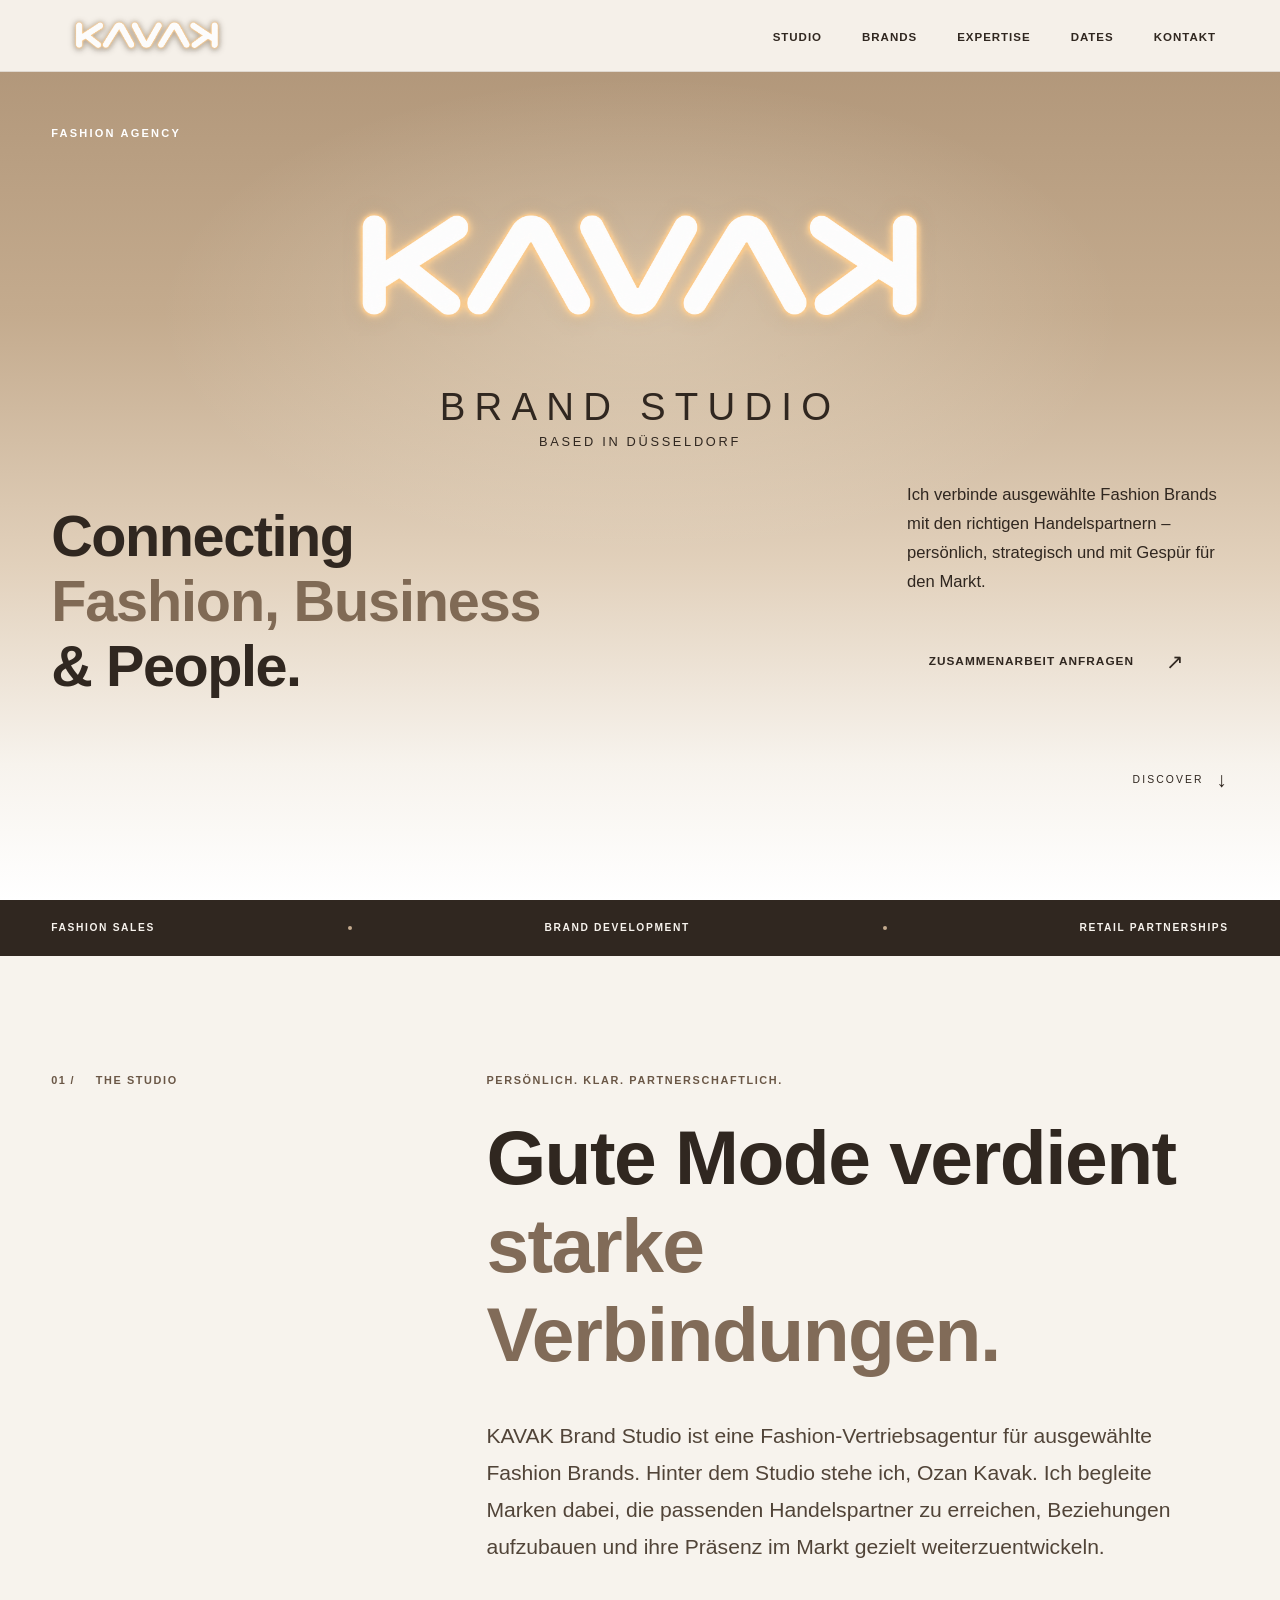
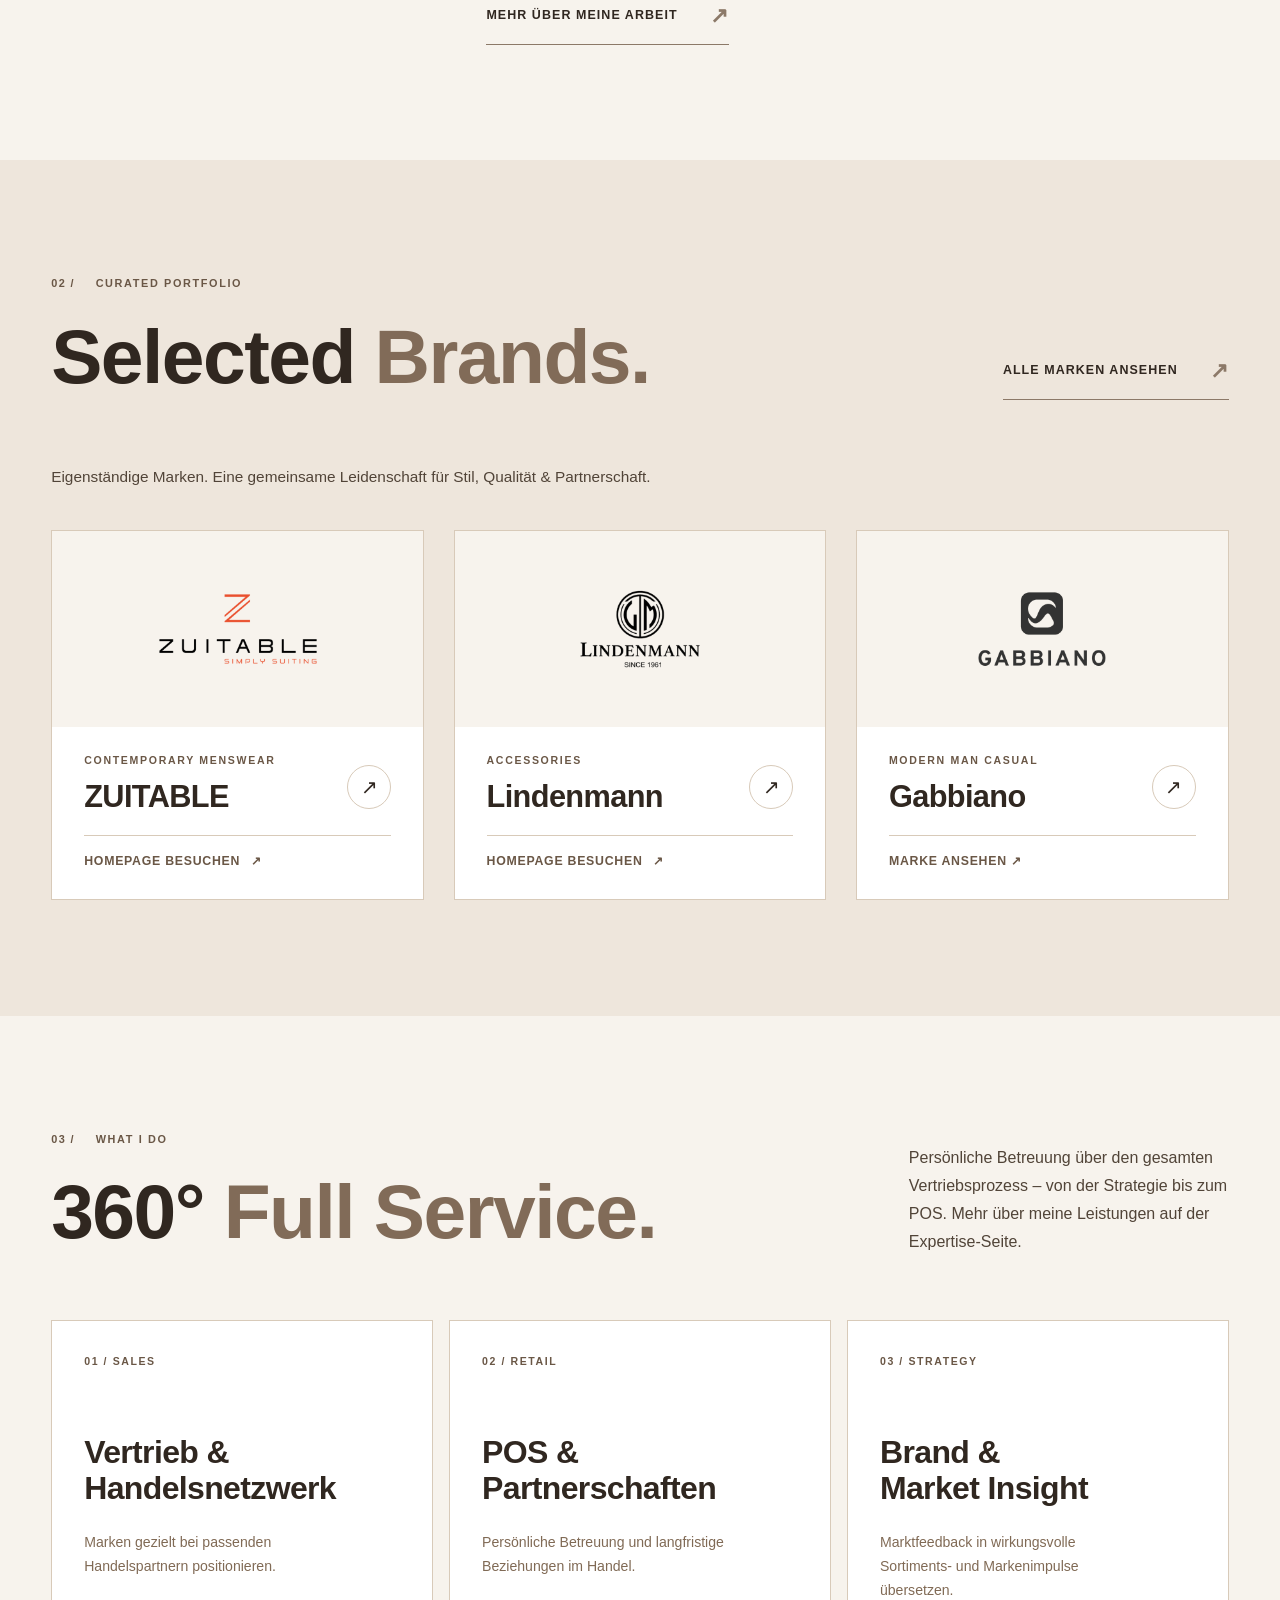
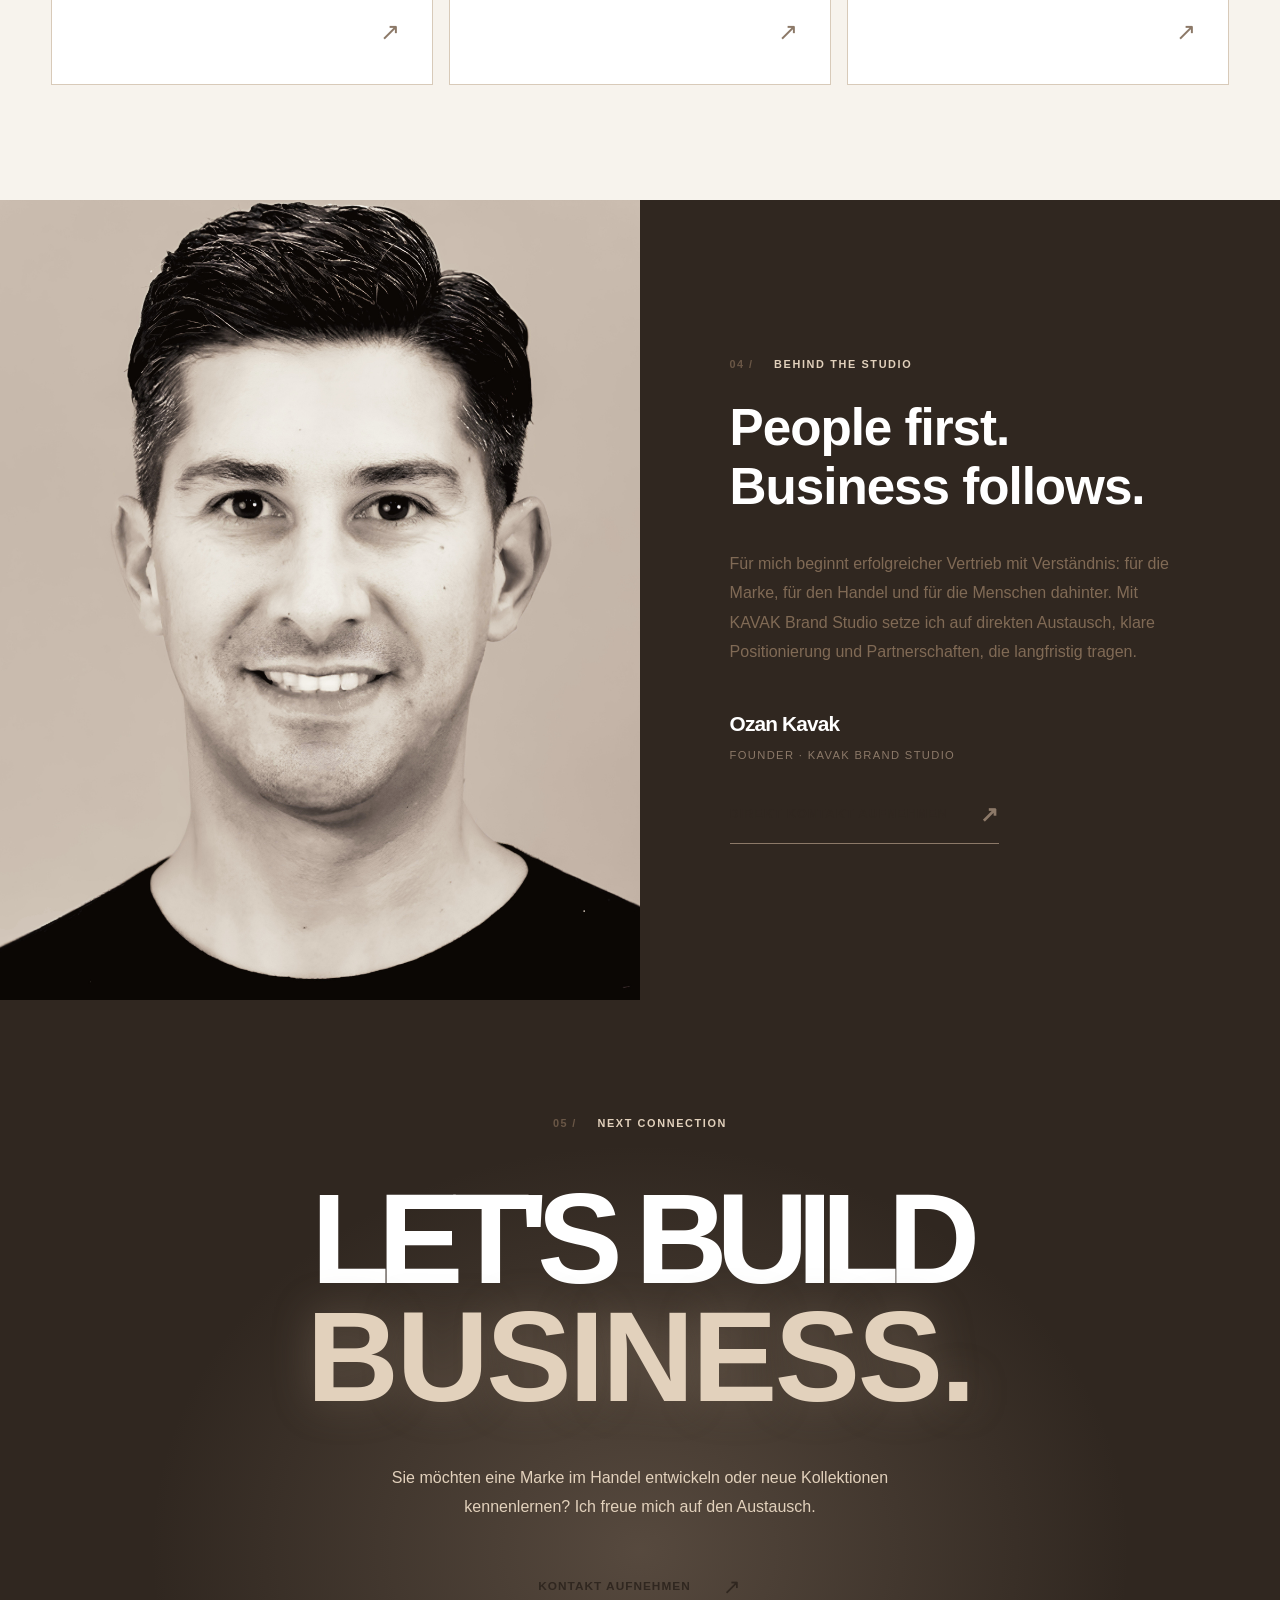
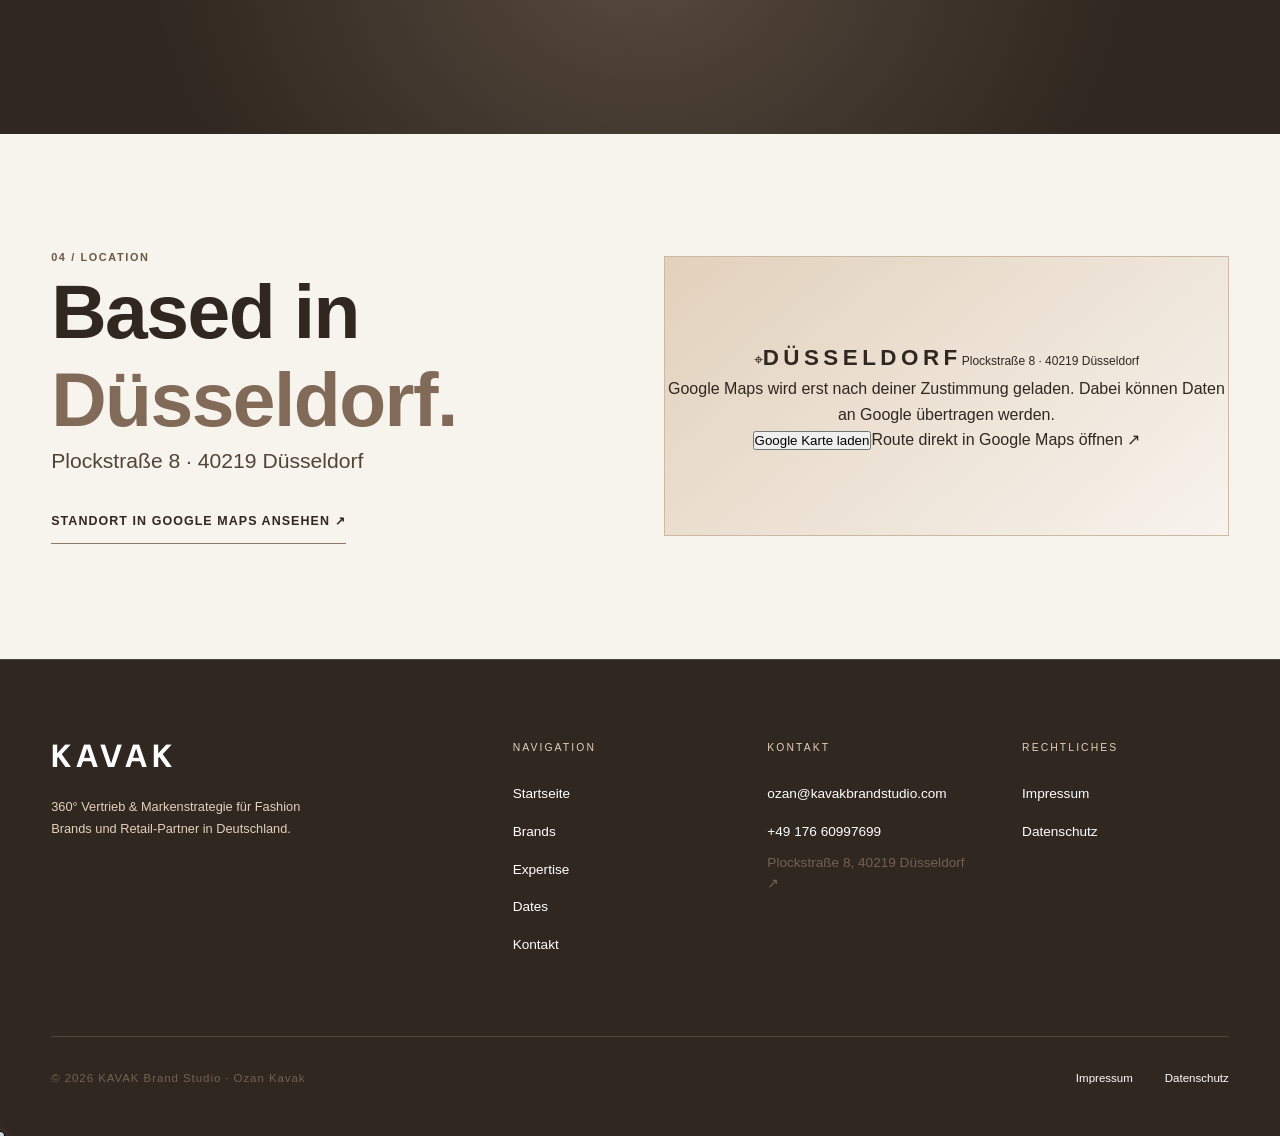
==== commit 9c372fba: "Add consent-gated Google Maps location embed" ====
--- a/index.html
+++ b/index.html
@@ -55,7 +55,7 @@
 </section>
 <section class="editorial-founder" id="founder"><div class="editorial-founder__visual"><img class="founder-photo" src="assets/images/ozan-kavak.png" alt="Ozan Kavak, Gründer von KAVAK Brand Studio" loading="lazy" decoding="async"></div><div class="editorial-founder__copy"><div class="editorial-founder__copy-inner"><p class="editorial-kicker"><span class="editorial-index">04 /</span> Behind the Studio</p><h2 class="editorial-title">People first.<br><em>Business follows.</em></h2><p>Für mich beginnt erfolgreicher Vertrieb mit Verständnis: für die Marke, für den Handel und für die Menschen dahinter. Mit KAVAK Brand Studio setze ich auf direkten Austausch, klare Positionierung und Partnerschaften, die langfristig tragen.</p><div class="editorial-signature">Ozan Kavak <span>Founder · KAVAK Brand Studio</span></div><a href="kontakt.html" class="editorial-text-link">Direkt Kontakt aufnehmen <span aria-hidden="true">↗</span></a></div></div></section>
 <section class="editorial-section editorial-contact" id="contact"><div class="container editorial-contact__inner"><p class="editorial-kicker"><span class="editorial-index">05 /</span> Next Connection</p><h2 class="reveal">LET'S BUILD<br><em>BUSINESS.</em></h2><p class="reveal">Sie möchten eine Marke im Handel entwickeln oder neue Kollektionen kennenlernen? Ich freue mich auf den Austausch.</p><a href="kontakt.html" class="editorial-action editorial-action--light reveal">Kontakt aufnehmen <span aria-hidden="true">↗</span></a></div></section>
-<section class="editorial-section location-section" id="location"><div class="container location-inner"><div><p class="editorial-kicker">04 / LOCATION</p><h2 class="editorial-title">Based in <em>Düsseldorf.</em></h2><p class="editorial-body">Plockstraße 8 · 40219 Düsseldorf</p><a class="editorial-text-link" href="https://www.google.com/maps/search/?api=1&query=Plockstra%C3%9Fe+8%2C+40219+D%C3%BCsseldorf" target="_blank" rel="noopener noreferrer">Standort in Google Maps ansehen ↗</a></div><a class="location-map" href="https://www.google.com/maps/search/?api=1&query=Plockstra%C3%9Fe+8%2C+40219+D%C3%BCsseldorf" target="_blank" rel="noopener noreferrer" aria-label="Standort in Google Maps öffnen"><span>↗</span><strong>DÜSSELDORF</strong><small>Plockstraße 8 · Kartenansicht öffnen</small></a></div></section></main>
+<section class="editorial-section location-section" id="location"><div class="container location-inner"><div><p class="editorial-kicker">04 / LOCATION</p><h2 class="editorial-title">Based in <em>Düsseldorf.</em></h2><p class="editorial-body">Plockstraße 8 · 40219 Düsseldorf</p><a class="editorial-text-link" href="https://www.google.com/maps/search/?api=1&query=Plockstra%C3%9Fe+8%2C+40219+D%C3%BCsseldorf" target="_blank" rel="noopener noreferrer">Standort in Google Maps ansehen ↗</a></div><div class="location-map location-map--consent" id="location-map" aria-label="Google Maps Standortkarte"><div class="location-map__placeholder"><span class="location-map__pin" aria-hidden="true">⌖</span><strong>DÜSSELDORF</strong><small>Plockstraße 8 · 40219 Düsseldorf</small><p>Google Maps wird erst nach deiner Zustimmung geladen. Dabei können Daten an Google übertragen werden.</p><button type="button" class="location-map__load" id="location-map-load">Google Karte laden</button><a href="https://www.google.com/maps/search/?api=1&amp;query=Plockstra%C3%9Fe+8%2C+40219+D%C3%BCsseldorf" target="_blank" rel="noopener noreferrer">Route direkt in Google Maps öffnen ↗</a></div></div></div></section></main>
 <div id="footer-placeholder"></div>
 <script src="partials.js"></script><script src="main.js"></script>
-</body></html>+<script>(function(){var button=document.getElementById('location-map-load');var container=document.getElementById('location-map');if(!button||!container)return;button.addEventListener('click',function(){var frame=document.createElement('iframe');frame.title='Google Maps – Plockstraße 8, 40219 Düsseldorf';frame.src='https://www.google.com/maps?q='+encodeURIComponent('Plockstraße 8, 40219 Düsseldorf')+'&output=embed';frame.loading='lazy';frame.referrerPolicy='no-referrer-when-downgrade';frame.allowFullscreen=true;frame.setAttribute('aria-label','Google Maps Standort Düsseldorf');container.replaceChildren(frame);container.classList.add('location-map--loaded');});})();</script></body></html>
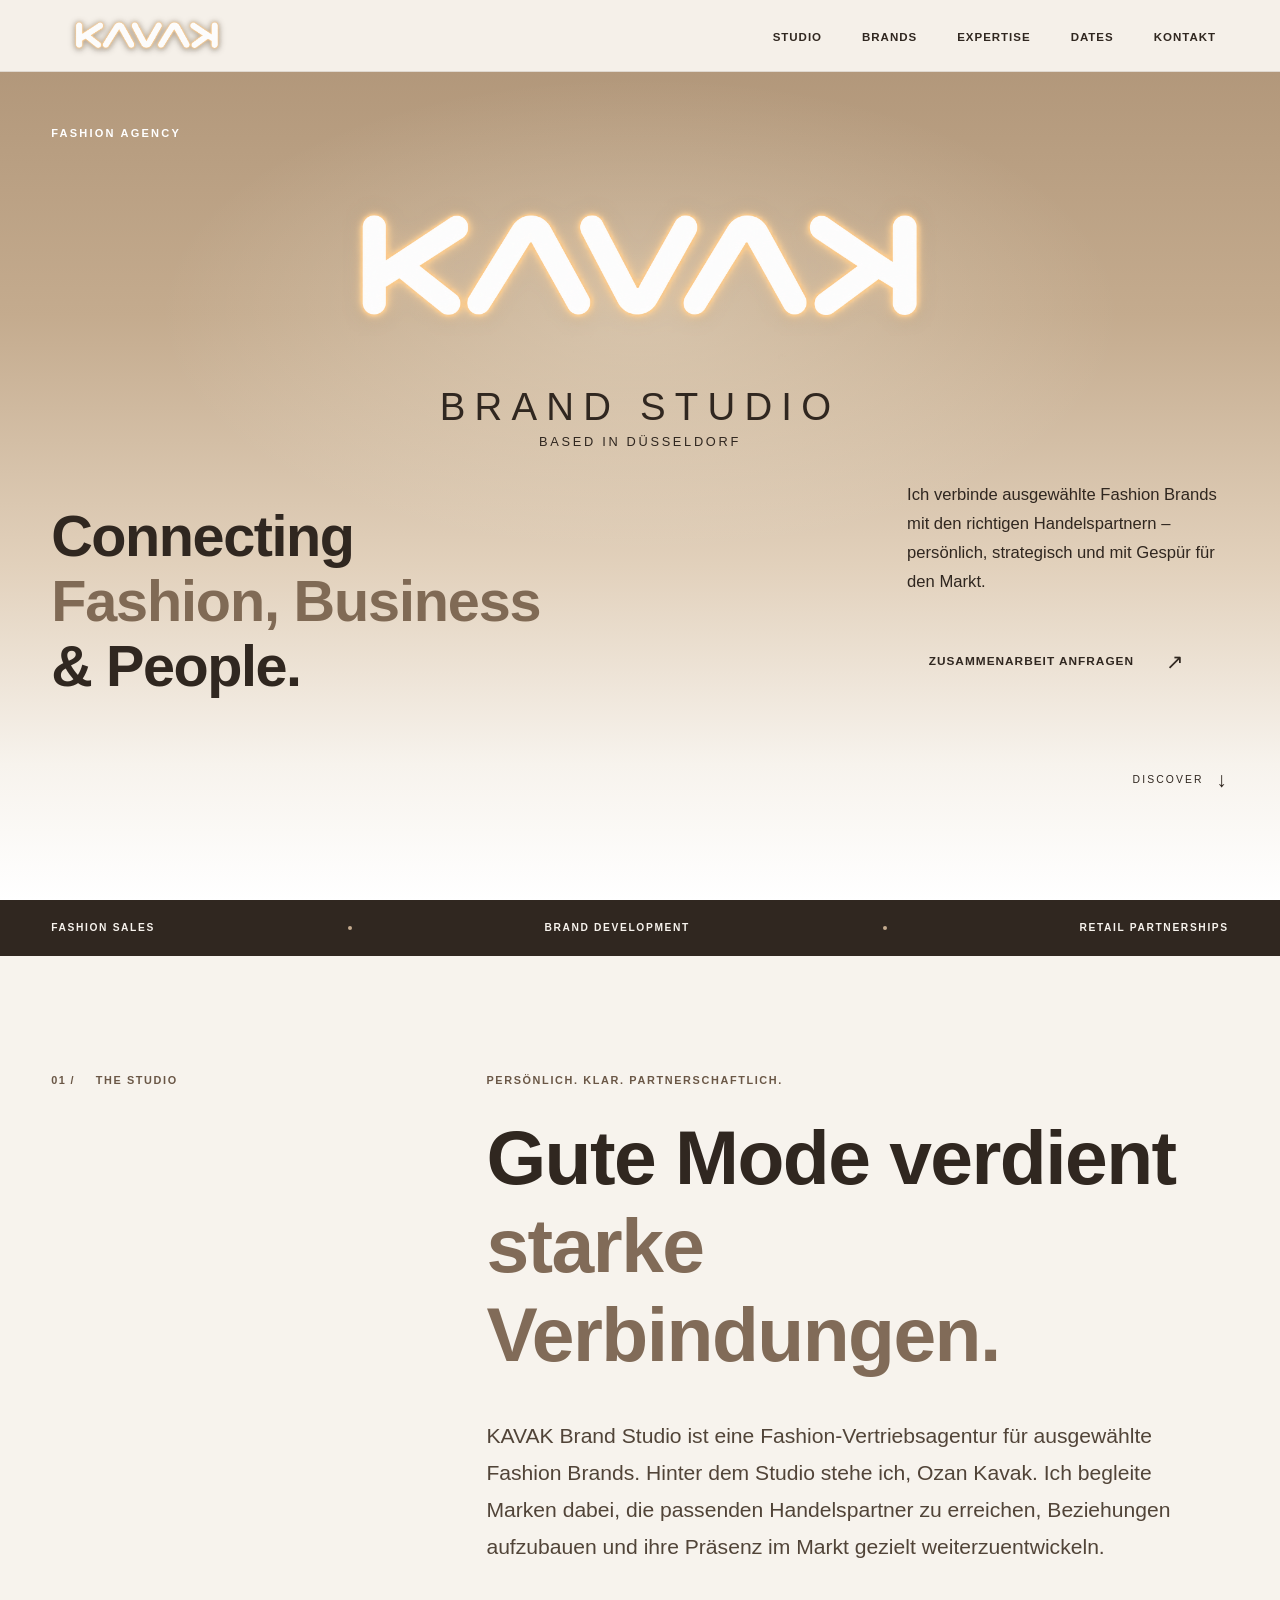
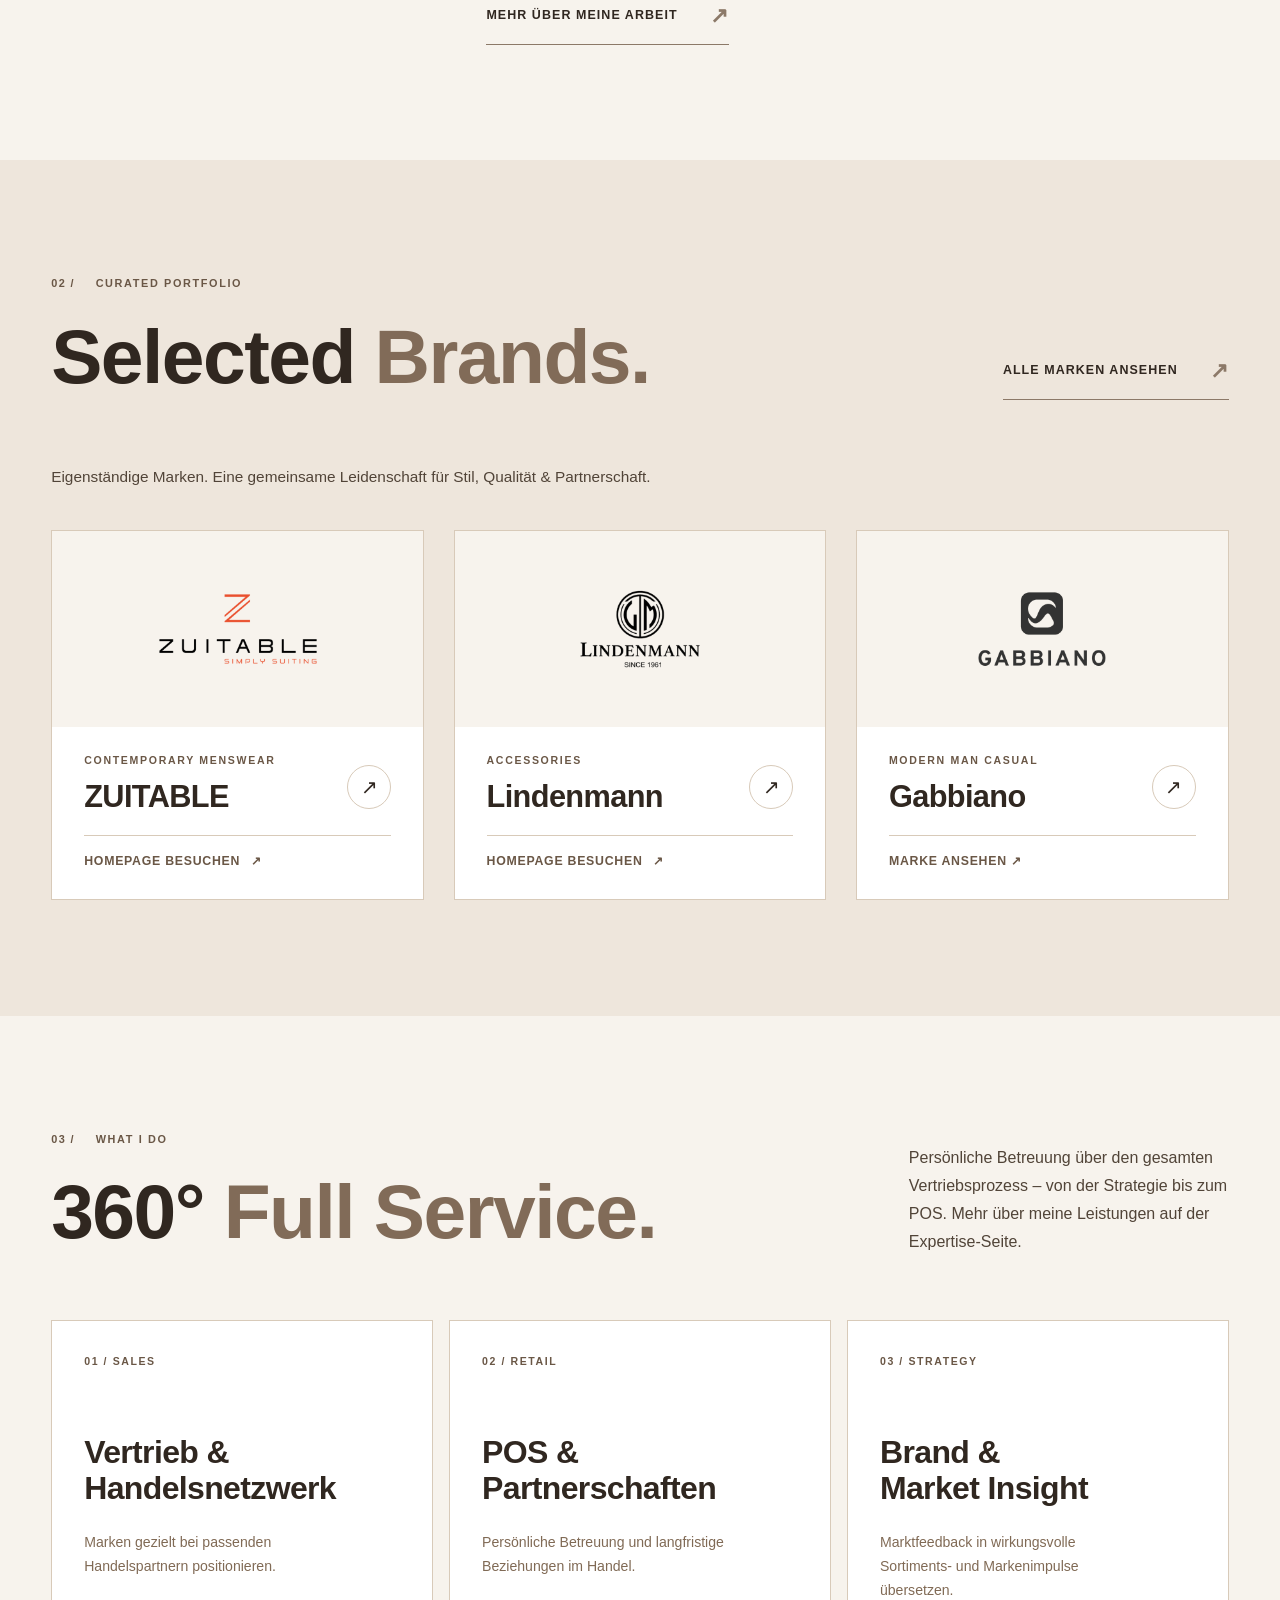
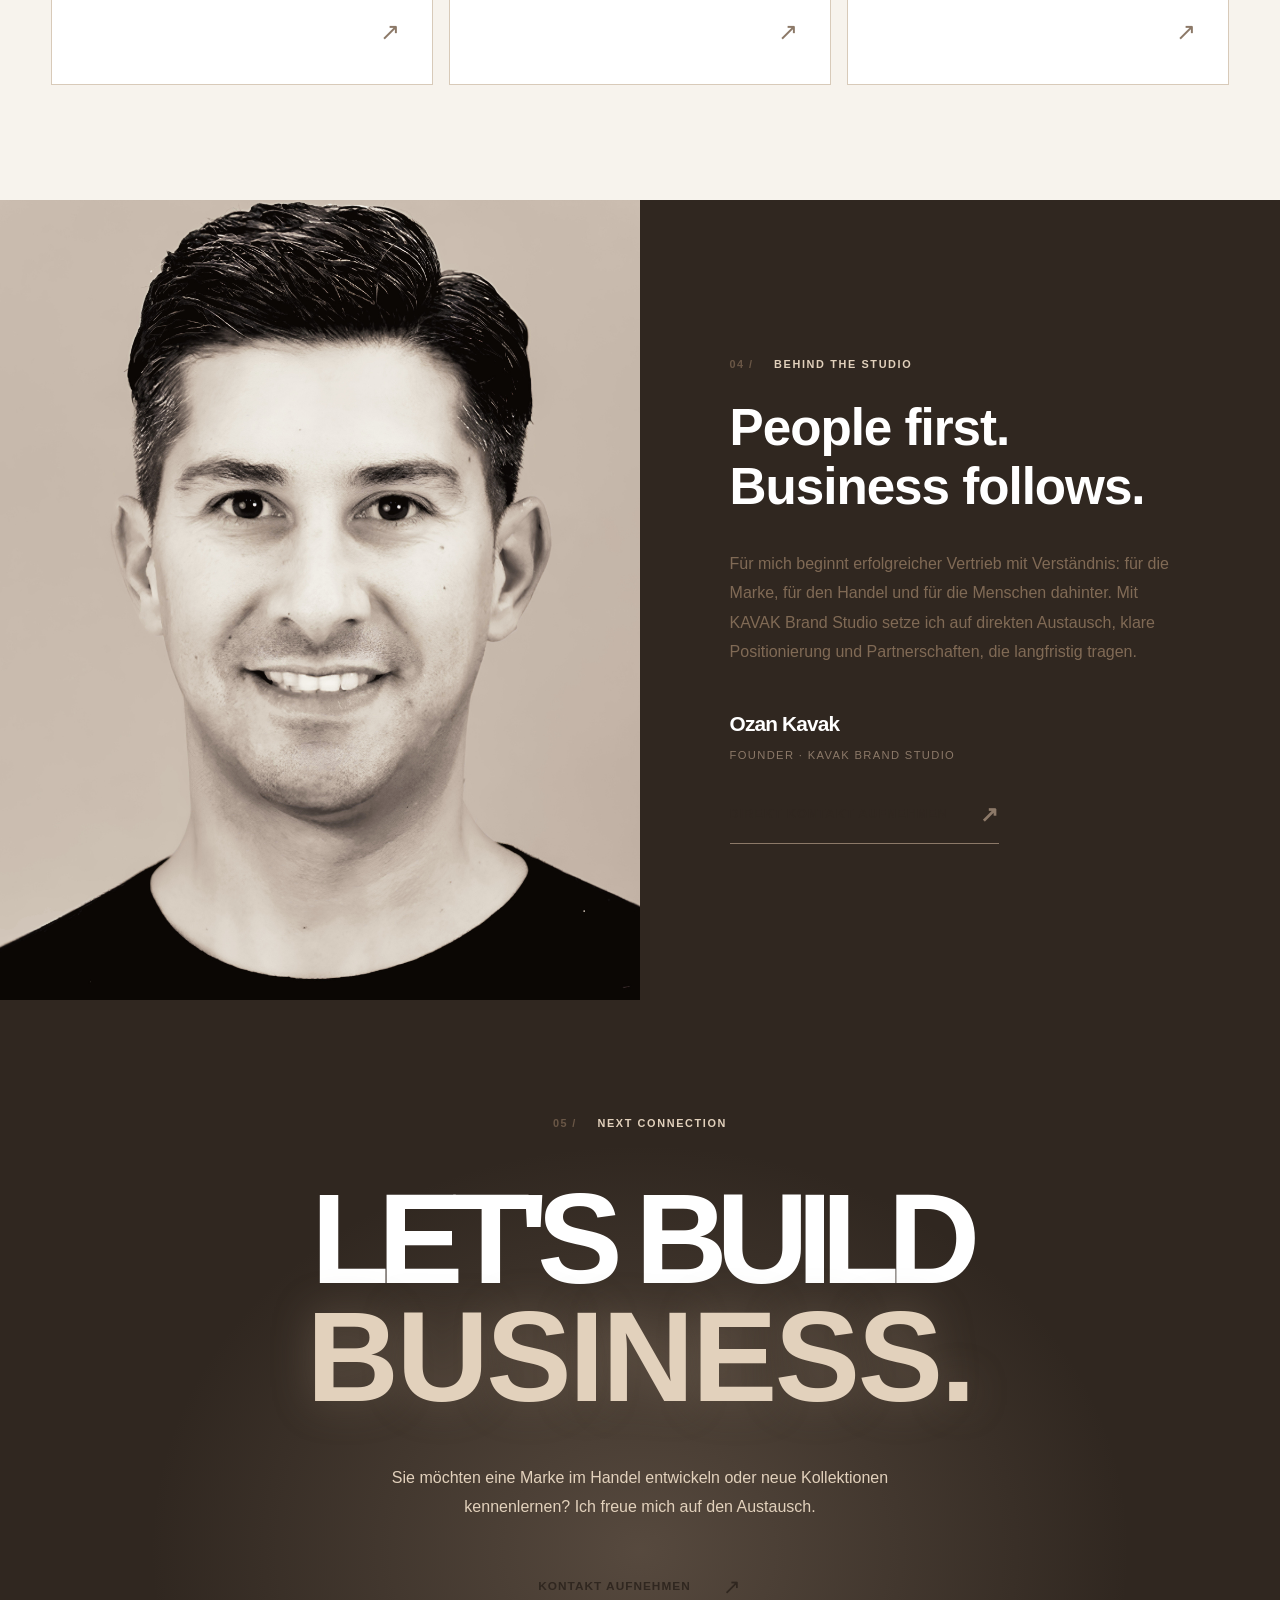
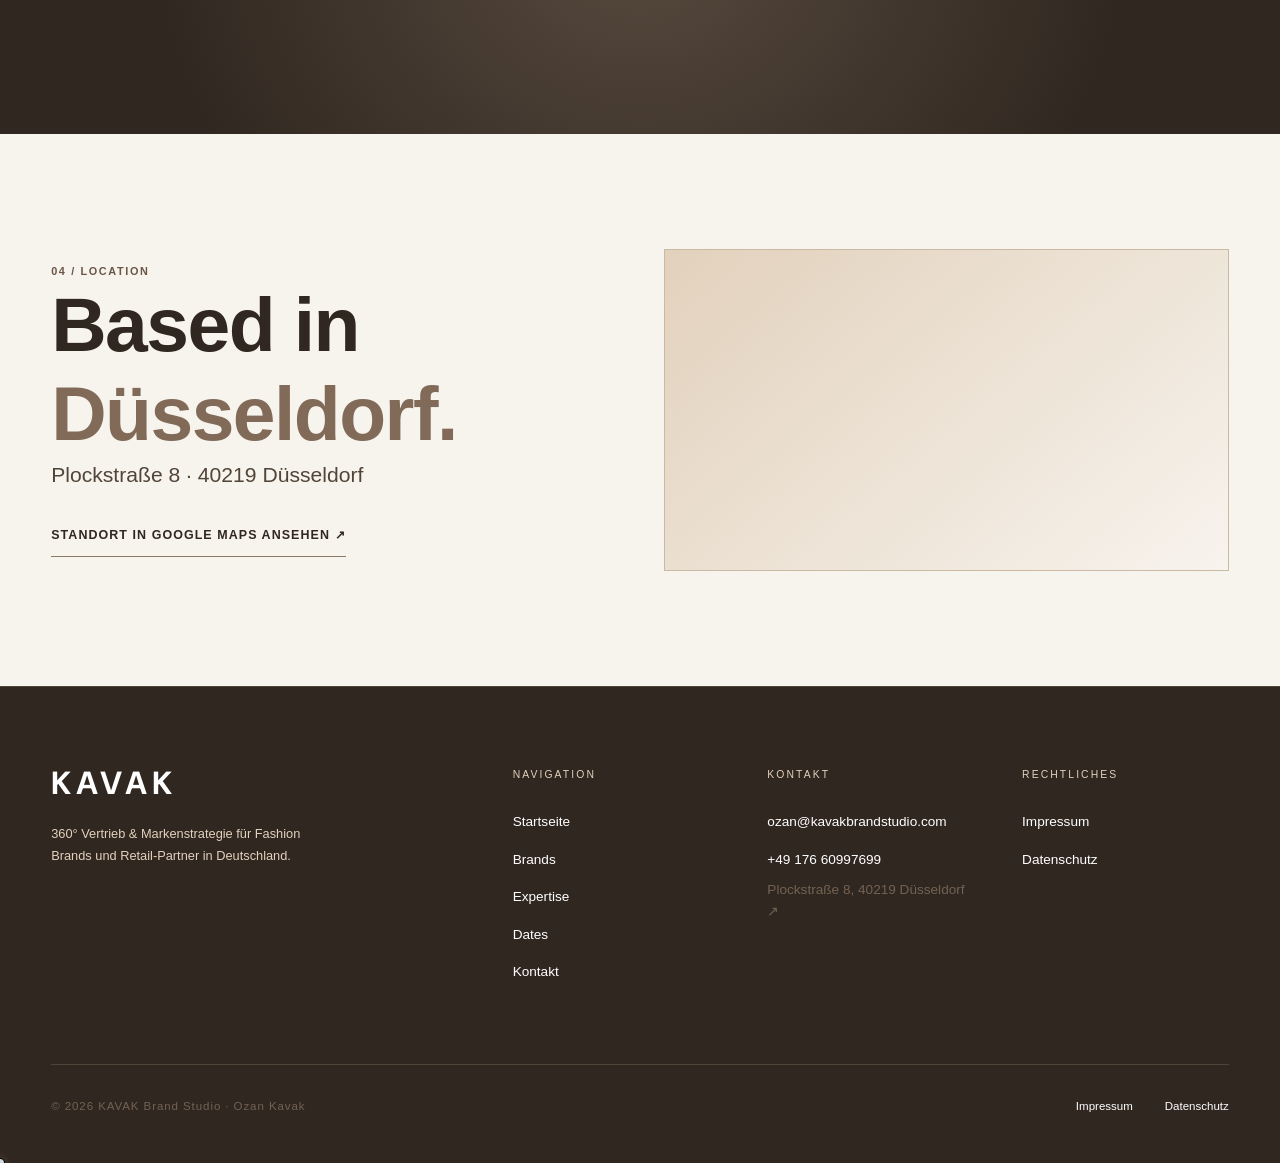
==== commit 0b89db42: "Display embedded Google Maps directly without consent click" ====
--- a/index.html
+++ b/index.html
@@ -55,7 +55,7 @@
 </section>
 <section class="editorial-founder" id="founder"><div class="editorial-founder__visual"><img class="founder-photo" src="assets/images/ozan-kavak.png" alt="Ozan Kavak, Gründer von KAVAK Brand Studio" loading="lazy" decoding="async"></div><div class="editorial-founder__copy"><div class="editorial-founder__copy-inner"><p class="editorial-kicker"><span class="editorial-index">04 /</span> Behind the Studio</p><h2 class="editorial-title">People first.<br><em>Business follows.</em></h2><p>Für mich beginnt erfolgreicher Vertrieb mit Verständnis: für die Marke, für den Handel und für die Menschen dahinter. Mit KAVAK Brand Studio setze ich auf direkten Austausch, klare Positionierung und Partnerschaften, die langfristig tragen.</p><div class="editorial-signature">Ozan Kavak <span>Founder · KAVAK Brand Studio</span></div><a href="kontakt.html" class="editorial-text-link">Direkt Kontakt aufnehmen <span aria-hidden="true">↗</span></a></div></div></section>
 <section class="editorial-section editorial-contact" id="contact"><div class="container editorial-contact__inner"><p class="editorial-kicker"><span class="editorial-index">05 /</span> Next Connection</p><h2 class="reveal">LET'S BUILD<br><em>BUSINESS.</em></h2><p class="reveal">Sie möchten eine Marke im Handel entwickeln oder neue Kollektionen kennenlernen? Ich freue mich auf den Austausch.</p><a href="kontakt.html" class="editorial-action editorial-action--light reveal">Kontakt aufnehmen <span aria-hidden="true">↗</span></a></div></section>
-<section class="editorial-section location-section" id="location"><div class="container location-inner"><div><p class="editorial-kicker">04 / LOCATION</p><h2 class="editorial-title">Based in <em>Düsseldorf.</em></h2><p class="editorial-body">Plockstraße 8 · 40219 Düsseldorf</p><a class="editorial-text-link" href="https://www.google.com/maps/search/?api=1&query=Plockstra%C3%9Fe+8%2C+40219+D%C3%BCsseldorf" target="_blank" rel="noopener noreferrer">Standort in Google Maps ansehen ↗</a></div><div class="location-map location-map--consent" id="location-map" aria-label="Google Maps Standortkarte"><div class="location-map__placeholder"><span class="location-map__pin" aria-hidden="true">⌖</span><strong>DÜSSELDORF</strong><small>Plockstraße 8 · 40219 Düsseldorf</small><p>Google Maps wird erst nach deiner Zustimmung geladen. Dabei können Daten an Google übertragen werden.</p><button type="button" class="location-map__load" id="location-map-load">Google Karte laden</button><a href="https://www.google.com/maps/search/?api=1&amp;query=Plockstra%C3%9Fe+8%2C+40219+D%C3%BCsseldorf" target="_blank" rel="noopener noreferrer">Route direkt in Google Maps öffnen ↗</a></div></div></div></section></main>
+<section class="editorial-section location-section" id="location"><div class="container location-inner"><div><p class="editorial-kicker">04 / LOCATION</p><h2 class="editorial-title">Based in <em>Düsseldorf.</em></h2><p class="editorial-body">Plockstraße 8 · 40219 Düsseldorf</p><a class="editorial-text-link" href="https://www.google.com/maps/search/?api=1&query=Plockstra%C3%9Fe+8%2C+40219+D%C3%BCsseldorf" target="_blank" rel="noopener noreferrer">Standort in Google Maps ansehen ↗</a></div><div class="location-map location-map--loaded" id="location-map"><iframe title="Google Maps – Plockstraße 8, 40219 Düsseldorf" src="https://www.google.com/maps?q=Plockstra%C3%9Fe%208%2C%2040219%20D%C3%BCsseldorf&amp;output=embed" loading="lazy" referrerpolicy="no-referrer-when-downgrade" allowfullscreen></iframe></div></div></section></main>
 <div id="footer-placeholder"></div>
 <script src="partials.js"></script><script src="main.js"></script>
-<script>(function(){var button=document.getElementById('location-map-load');var container=document.getElementById('location-map');if(!button||!container)return;button.addEventListener('click',function(){var frame=document.createElement('iframe');frame.title='Google Maps – Plockstraße 8, 40219 Düsseldorf';frame.src='https://www.google.com/maps?q='+encodeURIComponent('Plockstraße 8, 40219 Düsseldorf')+'&output=embed';frame.loading='lazy';frame.referrerPolicy='no-referrer-when-downgrade';frame.allowFullscreen=true;frame.setAttribute('aria-label','Google Maps Standort Düsseldorf');container.replaceChildren(frame);container.classList.add('location-map--loaded');});})();</script></body></html>+</body></html>
--- a/style.css
+++ b/style.css
@@ -1113,3 +1113,17 @@
 .nav.scrolled:not(.dark-bg) .kavak-logo--nav{
   filter:drop-shadow(0 1px 3px rgba(48,39,32,.45))!important;
 }
+
+/* LOCATION — two-click Google Maps consent (no Google request before user click) */
+.location-map--consent{position:relative;min-height:320px;padding:2rem;border:1px solid #d3bda3;border-radius:18px;overflow:hidden;background:radial-gradient(ellipse at 65% 40%,#e9dac9 0%,#f7f3ed 70%);display:flex;align-items:center;justify-content:center;text-align:center}
+.location-map__placeholder{display:flex;flex-direction:column;align-items:center;gap:.65rem;max-width:330px;color:#302720}
+.location-map__pin{font-size:2rem;line-height:1;color:#806a55}
+.location-map__placeholder strong{font-size:1.1rem;letter-spacing:.15em}
+.location-map__placeholder small{font-size:.8rem}
+.location-map__placeholder p{font-size:.8rem;line-height:1.55;color:#514438;margin:.35rem 0}
+.location-map__placeholder a{font-size:.75rem;color:#514438;text-decoration:underline;text-underline-offset:3px}
+.location-map__load{cursor:pointer;appearance:none;background:#302720;color:#fff;border:1px solid #302720;border-radius:30px;padding:13px 24px;font:600 .8rem 'Manrope',Arial,sans-serif;transition:background .2s,color .2s}
+.location-map__load:hover,.location-map__load:focus-visible{background:#514438;color:#fff}
+.location-map--loaded{padding:0;min-height:320px}
+.location-map--loaded iframe{display:block;width:100%;height:100%;min-height:320px;border:0}
+@media(max-width:700px){.location-map--consent{min-height:300px;padding:1.5rem}.location-map--loaded{padding:0}}
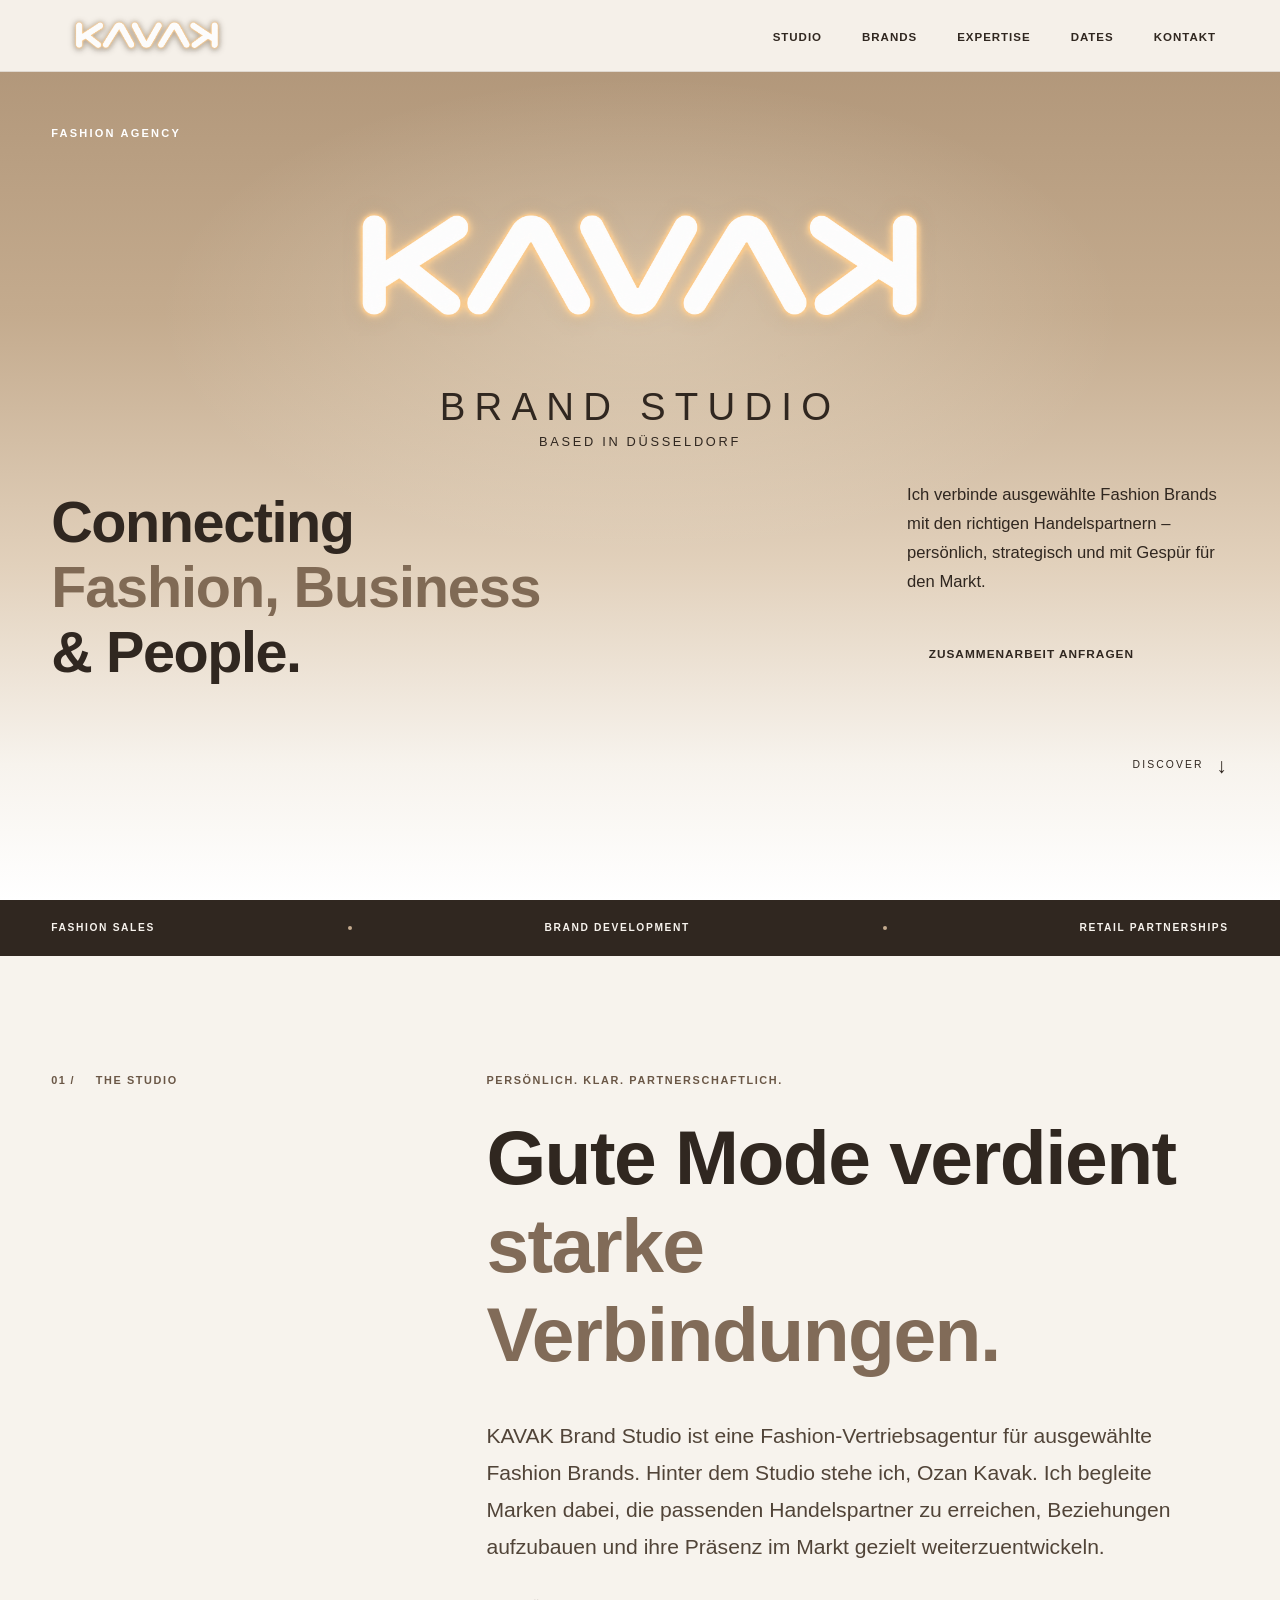
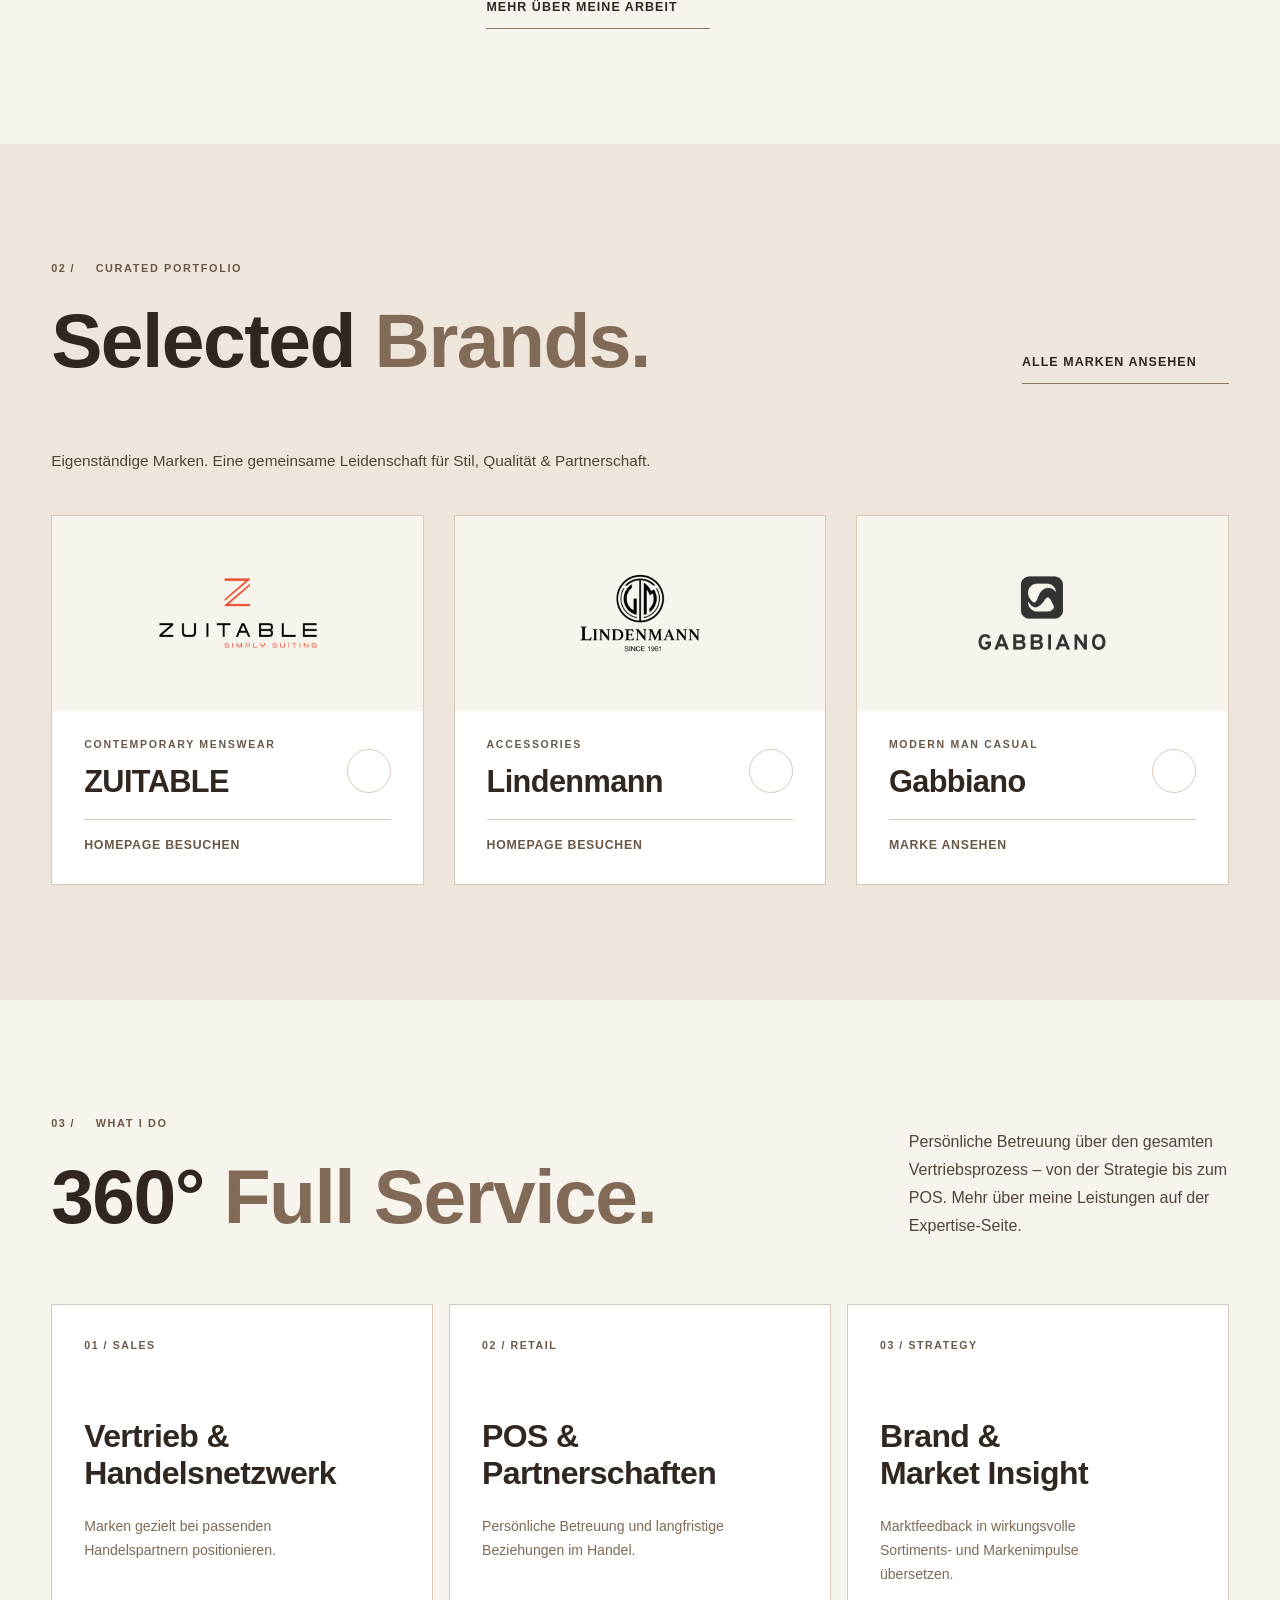
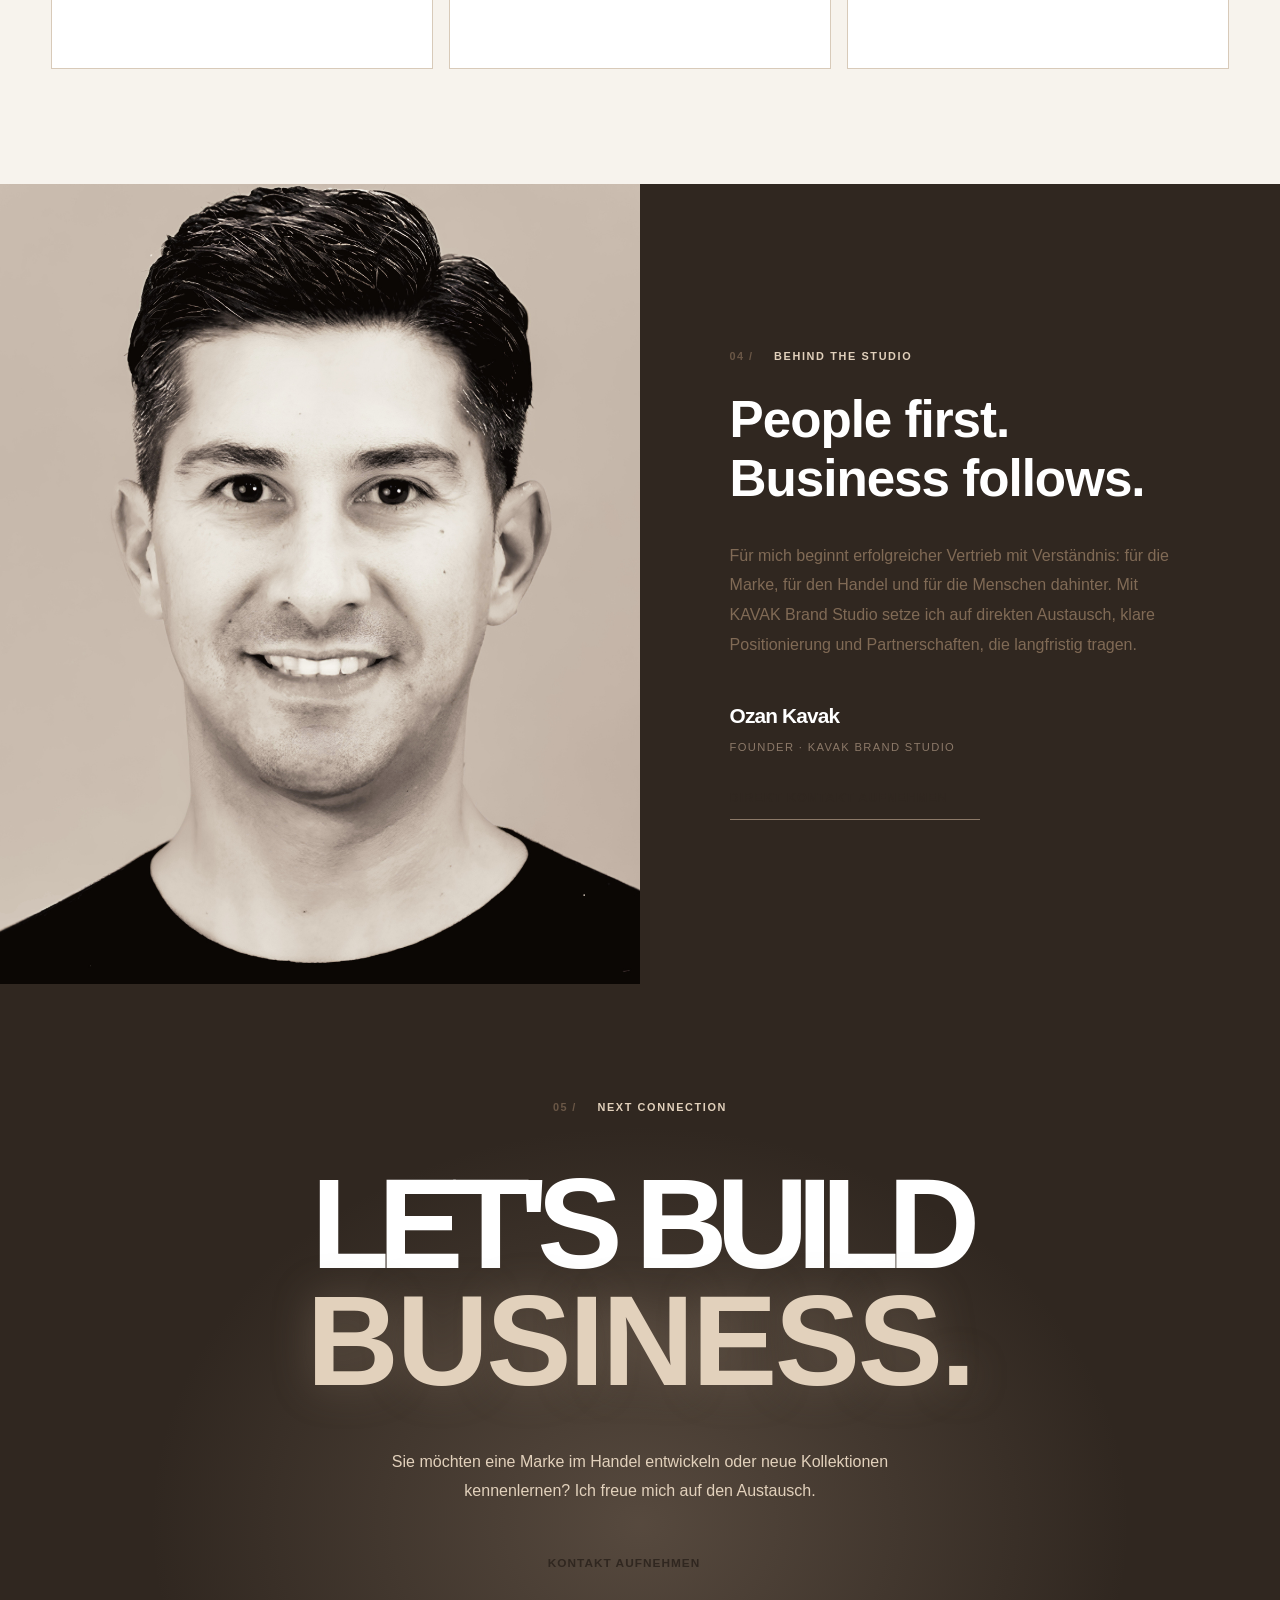
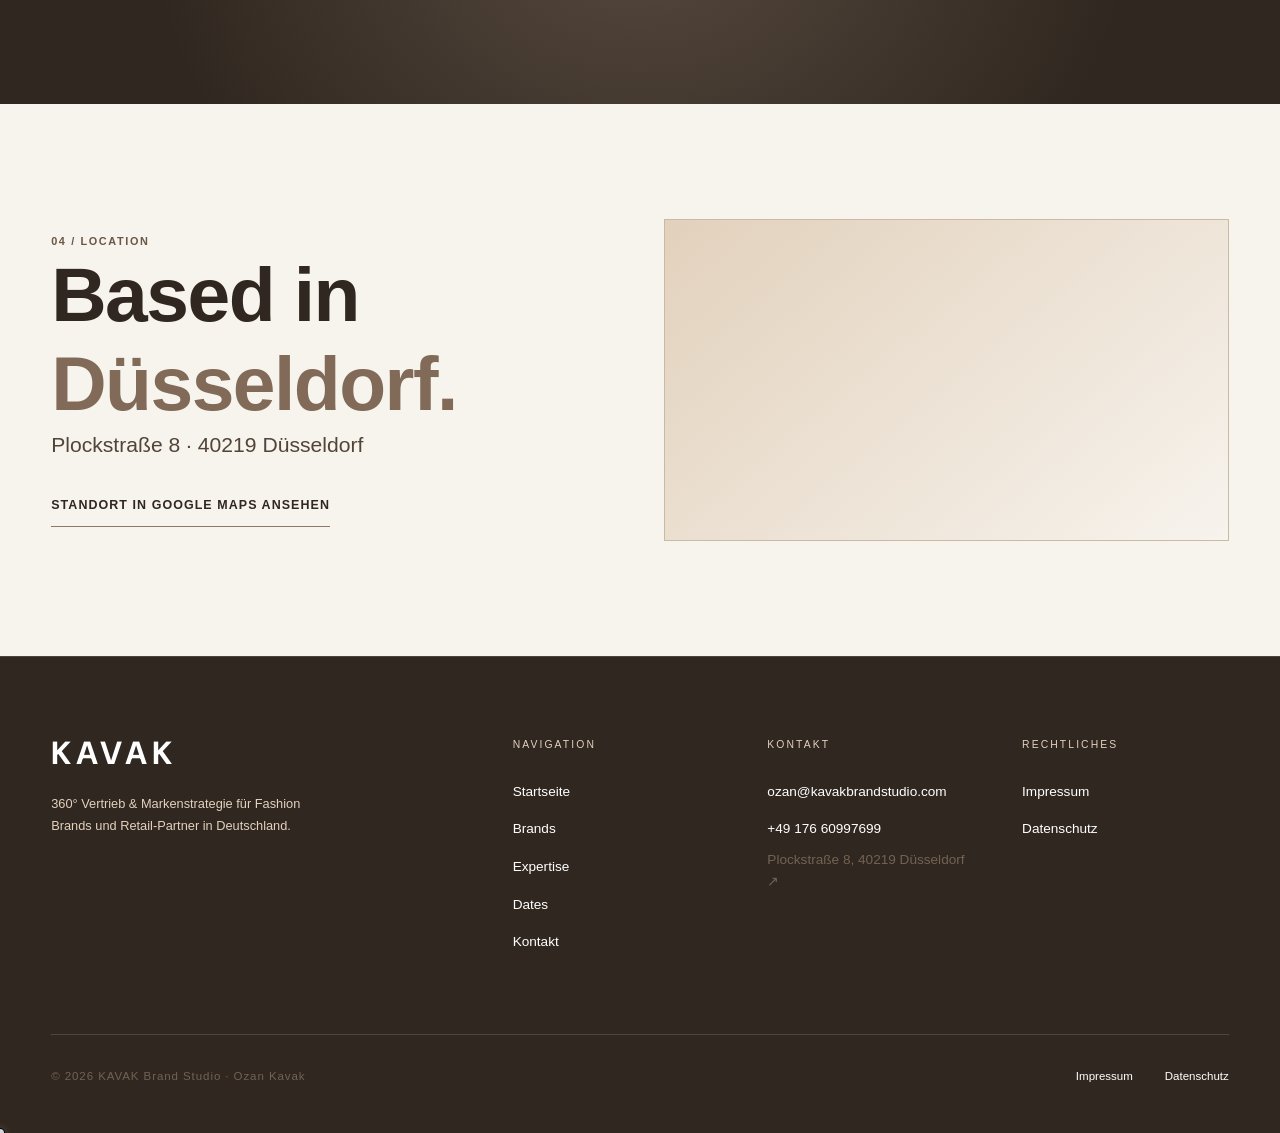
==== commit 882d39ba: "Remove arrow emoji symbols from website" ====
--- a/index.html
+++ b/index.html
@@ -17,45 +17,45 @@
   <div class="editorial-hero__brand reveal"><img src="assets/images/kavak-logo.png" alt="KAVAK" class="editorial-hero__logo"><div class="editorial-hero__identity"><strong>BRAND STUDIO</strong><span>BASED IN DÜSSELDORF</span></div></div>
   <div class="editorial-hero__bottom">
    <h2 id="hero-title" class="reveal">Connecting<br><em>Fashion, Business</em><br>&amp; People.</h2>
-   <div class="editorial-hero__aside reveal"><p>Ich verbinde ausgewählte Fashion Brands mit den richtigen Handelspartnern – persönlich, strategisch und mit Gespür für den Markt.</p><a class="editorial-action editorial-action--light" href="kontakt.html">Zusammenarbeit anfragen <span aria-hidden="true">↗</span></a></div>
+   <div class="editorial-hero__aside reveal"><p>Ich verbinde ausgewählte Fashion Brands mit den richtigen Handelspartnern – persönlich, strategisch und mit Gespür für den Markt.</p><a class="editorial-action editorial-action--light" href="kontakt.html">Zusammenarbeit anfragen <span aria-hidden="true"></span></a></div>
   </div>
   <a href="#studio" class="editorial-scroll" aria-label="Zum Studio scrollen">Discover <span aria-hidden="true">↓</span></a>
  </div>
 </section>
 <div class="editorial-strip" aria-label="Leistungsbereiche"><div class="container editorial-strip__inner"><span>Fashion Sales</span><i></i><span>Brand Development</span><i></i><span>Retail Partnerships</span></div></div>
 <section id="studio" class="editorial-section editorial-intro">
- <div class="container editorial-two-col"><div class="editorial-label reveal"><span class="editorial-index">01 /</span> The Studio</div><div><p class="editorial-kicker reveal">Persönlich. Klar. Partnerschaftlich.</p><h2 class="editorial-title reveal">Gute Mode verdient<br><em>starke Verbindungen.</em></h2><p class="editorial-body reveal">KAVAK Brand Studio ist eine Fashion-Vertriebsagentur für ausgewählte Fashion Brands. Hinter dem Studio stehe ich, Ozan Kavak. Ich begleite Marken dabei, die passenden Handelspartner zu erreichen, Beziehungen aufzubauen und ihre Präsenz im Markt gezielt weiterzuentwickeln.</p><a href="service.html" class="editorial-text-link reveal">Mehr über meine Arbeit <span aria-hidden="true">↗</span></a></div></div>
+ <div class="container editorial-two-col"><div class="editorial-label reveal"><span class="editorial-index">01 /</span> The Studio</div><div><p class="editorial-kicker reveal">Persönlich. Klar. Partnerschaftlich.</p><h2 class="editorial-title reveal">Gute Mode verdient<br><em>starke Verbindungen.</em></h2><p class="editorial-body reveal">KAVAK Brand Studio ist eine Fashion-Vertriebsagentur für ausgewählte Fashion Brands. Hinter dem Studio stehe ich, Ozan Kavak. Ich begleite Marken dabei, die passenden Handelspartner zu erreichen, Beziehungen aufzubauen und ihre Präsenz im Markt gezielt weiterzuentwickeln.</p><a href="service.html" class="editorial-text-link reveal">Mehr über meine Arbeit <span aria-hidden="true"></span></a></div></div>
 </section>
 <section class="editorial-section editorial-brands curated-showcase" id="brands">
  <div class="container">
-  <div class="editorial-section-head reveal"><div><p class="editorial-kicker"><span class="editorial-index">02 /</span> Curated Portfolio</p><h2 class="editorial-title">Selected <em>Brands.</em></h2></div><a href="brands.html" class="editorial-text-link">Alle Marken ansehen <span aria-hidden="true">↗</span></a></div>
+  <div class="editorial-section-head reveal"><div><p class="editorial-kicker"><span class="editorial-index">02 /</span> Curated Portfolio</p><h2 class="editorial-title">Selected <em>Brands.</em></h2></div><a href="brands.html" class="editorial-text-link">Alle Marken ansehen <span aria-hidden="true"></span></a></div>
   <p class="curated-showcase__intro reveal">Eigenständige Marken. Eine gemeinsame Leidenschaft für Stil, Qualität &amp; Partnerschaft.</p>
   <div class="curated-showcase__grid">
    <a class="curated-showcase__card reveal" href="https://www.zuitable.com" target="_blank" rel="noopener noreferrer" aria-label="ZUITABLE Website in neuem Tab öffnen">
     <div class="curated-showcase__art"><img src="assets/images/zuitable-logo.png" alt="ZUITABLE – Simply Suiting" loading="lazy" decoding="async"></div>
-    <div class="curated-showcase__details"><div><p class="curated-showcase__eyebrow">CONTEMPORARY MENSWEAR</p><h3>ZUITABLE</h3></div><span class="curated-showcase__arrow" aria-hidden="true">↗</span></div>
-    <span class="curated-showcase__visit">Homepage besuchen <span aria-hidden="true">↗</span></span>
+    <div class="curated-showcase__details"><div><p class="curated-showcase__eyebrow">CONTEMPORARY MENSWEAR</p><h3>ZUITABLE</h3></div><span class="curated-showcase__arrow" aria-hidden="true"></span></div>
+    <span class="curated-showcase__visit">Homepage besuchen <span aria-hidden="true"></span></span>
    </a>
    <a class="curated-showcase__card reveal" href="https://www.lindenmann.com/" target="_blank" rel="noopener noreferrer" aria-label="Lindenmann Website in neuem Tab öffnen">
     <div class="curated-showcase__art"><img src="assets/images/lindenmann-logo.png" alt="Lindenmann – Since 1961" loading="lazy" decoding="async"></div>
-    <div class="curated-showcase__details"><div><p class="curated-showcase__eyebrow">ACCESSORIES</p><h3>Lindenmann</h3></div><span class="curated-showcase__arrow" aria-hidden="true">↗</span></div>
-    <span class="curated-showcase__visit">Homepage besuchen <span aria-hidden="true">↗</span></span>
+    <div class="curated-showcase__details"><div><p class="curated-showcase__eyebrow">ACCESSORIES</p><h3>Lindenmann</h3></div><span class="curated-showcase__arrow" aria-hidden="true"></span></div>
+    <span class="curated-showcase__visit">Homepage besuchen <span aria-hidden="true"></span></span>
    </a>
-   <a class="curated-showcase__card reveal" href="brands.html#gabbiano" aria-label="Gabbiano im Portfolio ansehen"><div class="curated-showcase__art"><img src="assets/images/gabbiano-logo.png" alt="Gabbiano Logo" loading="lazy" decoding="async"></div><div class="curated-showcase__details"><div><p class="curated-showcase__eyebrow">MODERN MAN CASUAL</p><h3>Gabbiano</h3></div><span class="curated-showcase__arrow" aria-hidden="true">↗</span></div><span class="curated-showcase__visit">Marke ansehen ↗</span></a>
+   <a class="curated-showcase__card reveal" href="brands.html#gabbiano" aria-label="Gabbiano im Portfolio ansehen"><div class="curated-showcase__art"><img src="assets/images/gabbiano-logo.png" alt="Gabbiano Logo" loading="lazy" decoding="async"></div><div class="curated-showcase__details"><div><p class="curated-showcase__eyebrow">MODERN MAN CASUAL</p><h3>Gabbiano</h3></div><span class="curated-showcase__arrow" aria-hidden="true"></span></div><span class="curated-showcase__visit">Marke ansehen </span></a>
   </div>
  </div>
 </section>
 <section class="editorial-section editorial-expertise" id="expertise">
  <div class="container"><div class="editorial-section-head reveal"><div><p class="editorial-kicker"><span class="editorial-index">03 /</span> What I Do</p><h2 class="editorial-title">360° <em>Full Service.</em></h2></div><p class="editorial-head-description">Persönliche Betreuung über den gesamten Vertriebsprozess – von der Strategie bis zum POS. Mehr über meine Leistungen auf der Expertise-Seite.</p></div>
  <div class="editorial-service-grid">
-  <a class="editorial-service-card reveal" href="service.html"><span>01 / SALES</span><h3>Vertrieb &amp;<br>Handelsnetzwerk</h3><p>Marken gezielt bei passenden Handelspartnern positionieren.</p><b aria-hidden="true">↗</b></a>
-  <a class="editorial-service-card reveal" href="service.html"><span>02 / RETAIL</span><h3>POS &amp;<br>Partnerschaften</h3><p>Persönliche Betreuung und langfristige Beziehungen im Handel.</p><b aria-hidden="true">↗</b></a>
-  <a class="editorial-service-card reveal" href="service.html"><span>03 / STRATEGY</span><h3>Brand &amp;<br>Market Insight</h3><p>Marktfeedback in wirkungsvolle Sortiments- und Markenimpulse übersetzen.</p><b aria-hidden="true">↗</b></a>
+  <a class="editorial-service-card reveal" href="service.html"><span>01 / SALES</span><h3>Vertrieb &amp;<br>Handelsnetzwerk</h3><p>Marken gezielt bei passenden Handelspartnern positionieren.</p><b aria-hidden="true"></b></a>
+  <a class="editorial-service-card reveal" href="service.html"><span>02 / RETAIL</span><h3>POS &amp;<br>Partnerschaften</h3><p>Persönliche Betreuung und langfristige Beziehungen im Handel.</p><b aria-hidden="true"></b></a>
+  <a class="editorial-service-card reveal" href="service.html"><span>03 / STRATEGY</span><h3>Brand &amp;<br>Market Insight</h3><p>Marktfeedback in wirkungsvolle Sortiments- und Markenimpulse übersetzen.</p><b aria-hidden="true"></b></a>
  </div></div>
 </section>
-<section class="editorial-founder" id="founder"><div class="editorial-founder__visual"><img class="founder-photo" src="assets/images/ozan-kavak.png" alt="Ozan Kavak, Gründer von KAVAK Brand Studio" loading="lazy" decoding="async"></div><div class="editorial-founder__copy"><div class="editorial-founder__copy-inner"><p class="editorial-kicker"><span class="editorial-index">04 /</span> Behind the Studio</p><h2 class="editorial-title">People first.<br><em>Business follows.</em></h2><p>Für mich beginnt erfolgreicher Vertrieb mit Verständnis: für die Marke, für den Handel und für die Menschen dahinter. Mit KAVAK Brand Studio setze ich auf direkten Austausch, klare Positionierung und Partnerschaften, die langfristig tragen.</p><div class="editorial-signature">Ozan Kavak <span>Founder · KAVAK Brand Studio</span></div><a href="kontakt.html" class="editorial-text-link">Direkt Kontakt aufnehmen <span aria-hidden="true">↗</span></a></div></div></section>
-<section class="editorial-section editorial-contact" id="contact"><div class="container editorial-contact__inner"><p class="editorial-kicker"><span class="editorial-index">05 /</span> Next Connection</p><h2 class="reveal">LET'S BUILD<br><em>BUSINESS.</em></h2><p class="reveal">Sie möchten eine Marke im Handel entwickeln oder neue Kollektionen kennenlernen? Ich freue mich auf den Austausch.</p><a href="kontakt.html" class="editorial-action editorial-action--light reveal">Kontakt aufnehmen <span aria-hidden="true">↗</span></a></div></section>
-<section class="editorial-section location-section" id="location"><div class="container location-inner"><div><p class="editorial-kicker">04 / LOCATION</p><h2 class="editorial-title">Based in <em>Düsseldorf.</em></h2><p class="editorial-body">Plockstraße 8 · 40219 Düsseldorf</p><a class="editorial-text-link" href="https://www.google.com/maps/search/?api=1&query=Plockstra%C3%9Fe+8%2C+40219+D%C3%BCsseldorf" target="_blank" rel="noopener noreferrer">Standort in Google Maps ansehen ↗</a></div><div class="location-map location-map--loaded" id="location-map"><iframe title="Google Maps – Plockstraße 8, 40219 Düsseldorf" src="https://www.google.com/maps?q=Plockstra%C3%9Fe%208%2C%2040219%20D%C3%BCsseldorf&amp;output=embed" loading="lazy" referrerpolicy="no-referrer-when-downgrade" allowfullscreen></iframe></div></div></section></main>
+<section class="editorial-founder" id="founder"><div class="editorial-founder__visual"><img class="founder-photo" src="assets/images/ozan-kavak.png" alt="Ozan Kavak, Gründer von KAVAK Brand Studio" loading="lazy" decoding="async"></div><div class="editorial-founder__copy"><div class="editorial-founder__copy-inner"><p class="editorial-kicker"><span class="editorial-index">04 /</span> Behind the Studio</p><h2 class="editorial-title">People first.<br><em>Business follows.</em></h2><p>Für mich beginnt erfolgreicher Vertrieb mit Verständnis: für die Marke, für den Handel und für die Menschen dahinter. Mit KAVAK Brand Studio setze ich auf direkten Austausch, klare Positionierung und Partnerschaften, die langfristig tragen.</p><div class="editorial-signature">Ozan Kavak <span>Founder · KAVAK Brand Studio</span></div><a href="kontakt.html" class="editorial-text-link">Direkt Kontakt aufnehmen <span aria-hidden="true"></span></a></div></div></section>
+<section class="editorial-section editorial-contact" id="contact"><div class="container editorial-contact__inner"><p class="editorial-kicker"><span class="editorial-index">05 /</span> Next Connection</p><h2 class="reveal">LET'S BUILD<br><em>BUSINESS.</em></h2><p class="reveal">Sie möchten eine Marke im Handel entwickeln oder neue Kollektionen kennenlernen? Ich freue mich auf den Austausch.</p><a href="kontakt.html" class="editorial-action editorial-action--light reveal">Kontakt aufnehmen <span aria-hidden="true"></span></a></div></section>
+<section class="editorial-section location-section" id="location"><div class="container location-inner"><div><p class="editorial-kicker">04 / LOCATION</p><h2 class="editorial-title">Based in <em>Düsseldorf.</em></h2><p class="editorial-body">Plockstraße 8 · 40219 Düsseldorf</p><a class="editorial-text-link" href="https://www.google.com/maps/search/?api=1&query=Plockstra%C3%9Fe+8%2C+40219+D%C3%BCsseldorf" target="_blank" rel="noopener noreferrer">Standort in Google Maps ansehen </a></div><div class="location-map location-map--loaded" id="location-map"><iframe title="Google Maps – Plockstraße 8, 40219 Düsseldorf" src="https://www.google.com/maps?q=Plockstra%C3%9Fe%208%2C%2040219%20D%C3%BCsseldorf&amp;output=embed" loading="lazy" referrerpolicy="no-referrer-when-downgrade" allowfullscreen></iframe></div></div></section></main>
 <div id="footer-placeholder"></div>
 <script src="partials.js"></script><script src="main.js"></script>
 </body></html>
--- a/style.css
+++ b/style.css
@@ -1127,3 +1127,86 @@
 .location-map--loaded{padding:0;min-height:320px}
 .location-map--loaded iframe{display:block;width:100%;height:100%;min-height:320px;border:0}
 @media(max-width:700px){.location-map--consent{min-height:300px;padding:1.5rem}.location-map--loaded{padding:0}}
+
+/* =====================================================
+   KAVAK MOBILE FIRST 2.0 — coherent touch interface
+   ===================================================== */
+:root{--mobile-ink:#302720;--mobile-sand:#c4ab8e;--mobile-ivory:#f7f3ed}
+@media (max-width:767px){
+  html{scroll-padding-top:82px;overflow-x:clip}
+  body{overflow-x:clip;-webkit-text-size-adjust:100%}
+  .container{width:100%!important;max-width:100%!important;padding-left:22px!important;padding-right:22px!important}
+  .nav,.nav--dark,.nav.scrolled,.nav.dark-bg{background:#f7f3ed!important;color:#302720!important}
+  .nav__inner{min-height:70px;padding-left:20px!important;padding-right:20px!important}
+  .nav__logo{max-width:170px;display:flex;align-items:center}
+  .nav__logo img{display:block;max-width:100%;width:auto;max-height:42px;object-fit:contain}
+  .nav__hamburger{position:relative;width:48px!important;height:48px!important;flex:0 0 48px;border:1px solid #d4bea6!important;border-radius:14px!important;background:#fff!important;display:flex;align-items:center;justify-content:center;flex-direction:column;gap:5px;z-index:1100}
+  .nav__hamburger span{background:#302720!important;width:21px;height:2px;display:block}
+  .nav__mobile{position:fixed!important;top:0!important;left:0!important;right:0!important;bottom:0!important;width:100%!important;min-height:100dvh!important;max-height:100dvh;overflow-y:auto;background:#f7f3ed!important;padding:92px 22px 34px!important;z-index:1090}
+  .nav__mobile li{border-bottom:1px solid #dccdbb}
+  .nav__mobile a{color:#302720!important;display:flex!important;align-items:center;min-height:65px;padding:12px 4px!important;font-family:'Manrope',Arial,sans-serif!important;font-size:clamp(1.3rem,6vw,1.7rem)!important;font-weight:600!important;letter-spacing:-.025em!important}
+  .nav__mobile a.active{color:#806a55!important}
+  .editorial-section,.brands-collection,.brands-intro{padding-top:64px!important;padding-bottom:64px!important}
+  h1,h2,h3,.editorial-title,.t-headline{overflow-wrap:normal;word-break:normal;letter-spacing:-.025em!important;line-height:1.15!important}
+  .editorial-title{font-size:clamp(1.85rem,8vw,2.65rem)!important}
+  p,.editorial-body,.studio-hero__lead{font-size:16px!important;line-height:1.7!important}
+  .editorial-hero{min-height:auto!important}
+  .editorial-hero__content{padding-top:100px!important;padding-bottom:60px!important}
+  .editorial-hero__brand{max-width:100%;width:100%;margin-top:22px;margin-bottom:24px}
+  .editorial-hero__logo{max-width:100%!important;height:auto!important;object-fit:contain}
+  .editorial-hero__bottom{display:grid!important;grid-template-columns:minmax(0,1fr)!important;gap:24px!important}
+  .home-editorial .editorial-hero__bottom h2{font-size:clamp(2.05rem,8.8vw,3.4rem)!important;line-height:1.18!important;letter-spacing:-.035em!important}
+  .editorial-hero__aside{max-width:100%!important}
+  .editorial-hero__aside p{max-width:38ch}
+  .editorial-scroll{display:none!important}
+  .editorial-action,.editorial-action--light,.btn,.btn--filled,button[type=submit],.location-map__load{
+    min-height:50px!important;display:inline-flex;align-items:center;justify-content:center;gap:12px;
+    padding:14px 20px!important;border-radius:12px!important;font-size:14px!important;line-height:1.35!important;
+    font-weight:700!important;letter-spacing:.01em!important;text-decoration:none;touch-action:manipulation;
+    background:#302720!important;color:#fff!important;border:1px solid #302720!important;box-shadow:none!important
+  }
+  .editorial-action *, .editorial-action--light *, .btn *,button[type=submit] *{color:inherit!important}
+  .editorial-action:hover,.editorial-action--light:hover,.btn:hover,.btn--filled:hover,button[type=submit]:hover{background:#302720!important;color:#fff!important}
+  .editorial-action:active,.btn:active,button[type=submit]:active{background:#514438!important;transform:scale(.985)}
+  .editorial-hero__aside .editorial-action,.editorial-contact .editorial-action{width:100%;max-width:420px}
+  .editorial-text-link{display:inline-flex;align-items:center;gap:10px;min-height:48px;font-size:14px!important;letter-spacing:.015em!important;color:#302720!important;text-decoration:underline;text-underline-offset:5px}
+  .editorial-strip__inner{display:flex!important;flex-wrap:wrap;justify-content:center;gap:10px 16px}
+  .editorial-strip__inner span{font-size:11px!important;letter-spacing:.06em!important}
+  .editorial-strip__inner i{display:none!important}
+  .editorial-two-col,.brands-intro__grid,.location-inner,.footer__grid{display:grid!important;grid-template-columns:minmax(0,1fr)!important;gap:25px!important}
+  .editorial-section-head{display:flex!important;flex-direction:column;align-items:flex-start!important;gap:14px!important}
+  .curated-showcase__grid,.editorial-service-grid{display:grid!important;grid-template-columns:minmax(0,1fr)!important;gap:16px!important}
+  .curated-showcase__card,.editorial-service-card{width:100%;min-width:0;transform:none!important;border-radius:16px;overflow:hidden}
+  .curated-showcase__art{min-height:175px;display:flex;align-items:center;justify-content:center;padding:20px}
+  .curated-showcase__art img{width:100%;height:100%;max-height:135px;object-fit:contain}
+  .curated-showcase__details{padding:17px!important}
+  .curated-showcase__arrow{display:flex!important;align-items:center;justify-content:center;background:#302720!important;color:#fff!important;border-color:#302720!important;min-width:44px;min-height:44px}
+  .curated-showcase__visit{padding:15px 17px!important;min-height:48px;color:#302720!important}
+  .editorial-service-card{padding:24px!important}
+  .editorial-founder{display:flex!important;flex-direction:column!important}
+  .editorial-founder__visual{min-height:290px!important;max-height:480px}
+  .editorial-founder__visual img{width:100%;height:100%;object-fit:cover}
+  .editorial-founder__copy{padding:36px 22px!important}
+  .editorial-founder__copy-inner{width:100%;max-width:100%}
+  .editorial-contact h2{font-size:clamp(2.8rem,12vw,4.8rem)!important;line-height:1.05!important;overflow-wrap:anywhere}
+  .location-map--loaded,.location-map--loaded iframe{min-height:300px!important;height:340px!important;border-radius:16px}
+  .form-input,.form-textarea,input,textarea,select{font-size:16px!important;max-width:100%}
+  .contact-form-column,.contact-info-column{min-width:0;width:100%!important}
+  .footer{padding-top:50px!important}
+  a,button,input,textarea,select{-webkit-tap-highlight-color:transparent}
+  a:focus-visible,button:focus-visible,input:focus-visible,textarea:focus-visible{outline:3px solid #8c7968!important;outline-offset:3px}
+  .reveal{transition-duration:.4s}
+}
+@media(max-width:360px){
+  .container{padding-left:17px!important;padding-right:17px!important}
+  .home-editorial .editorial-hero__bottom h2{font-size:clamp(1.9rem,8.3vw,2.2rem)!important}
+  .nav__inner{padding-left:16px!important;padding-right:16px!important}
+}
+@media(hover:none),(pointer:coarse){
+  .cursor,.cursor-ring{display:none!important}
+  .editorial-action--light,.btn--filled{background:#302720!important;color:#fff!important}
+  .editorial-service-card:hover,.curated-showcase__card:hover{transform:none!important}
+}
+@media(prefers-reduced-motion:reduce){
+  .reveal,.curated-showcase__card,.editorial-service-card{animation:none!important;transition:none!important}
+}
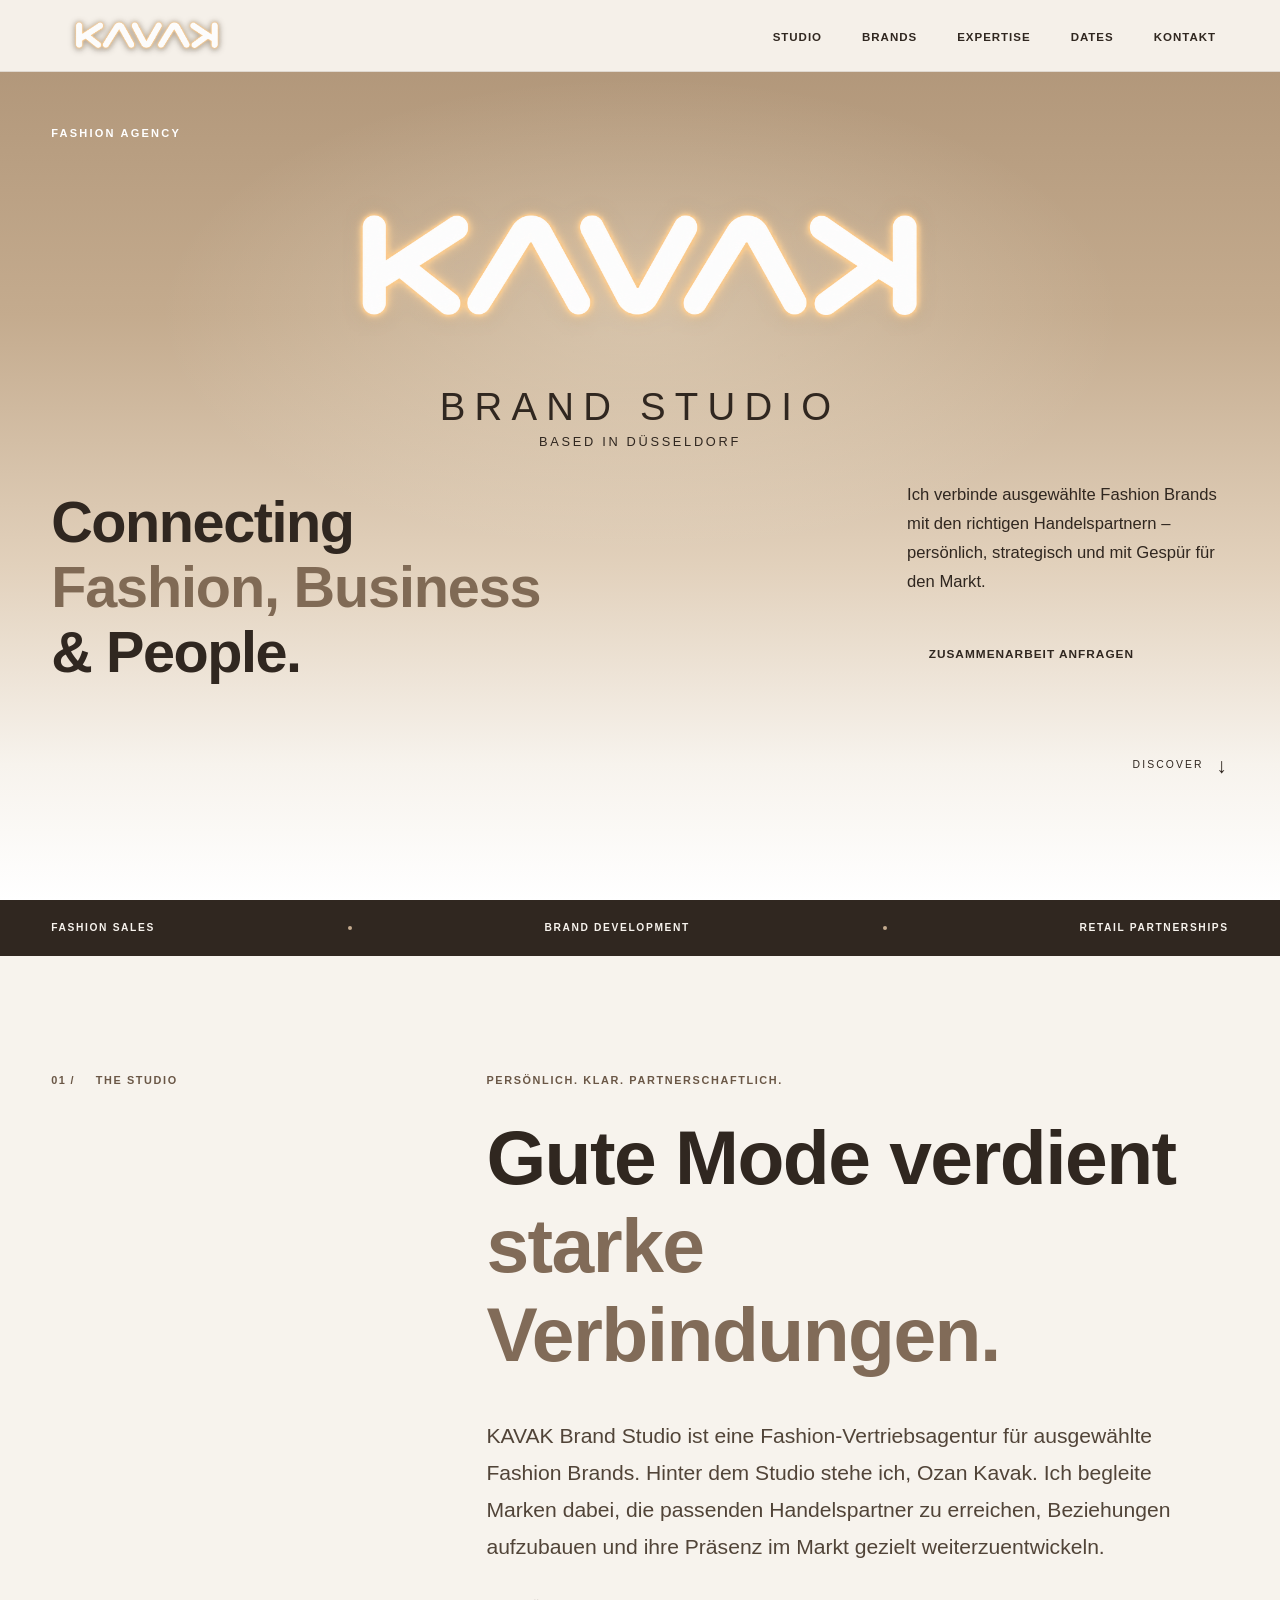
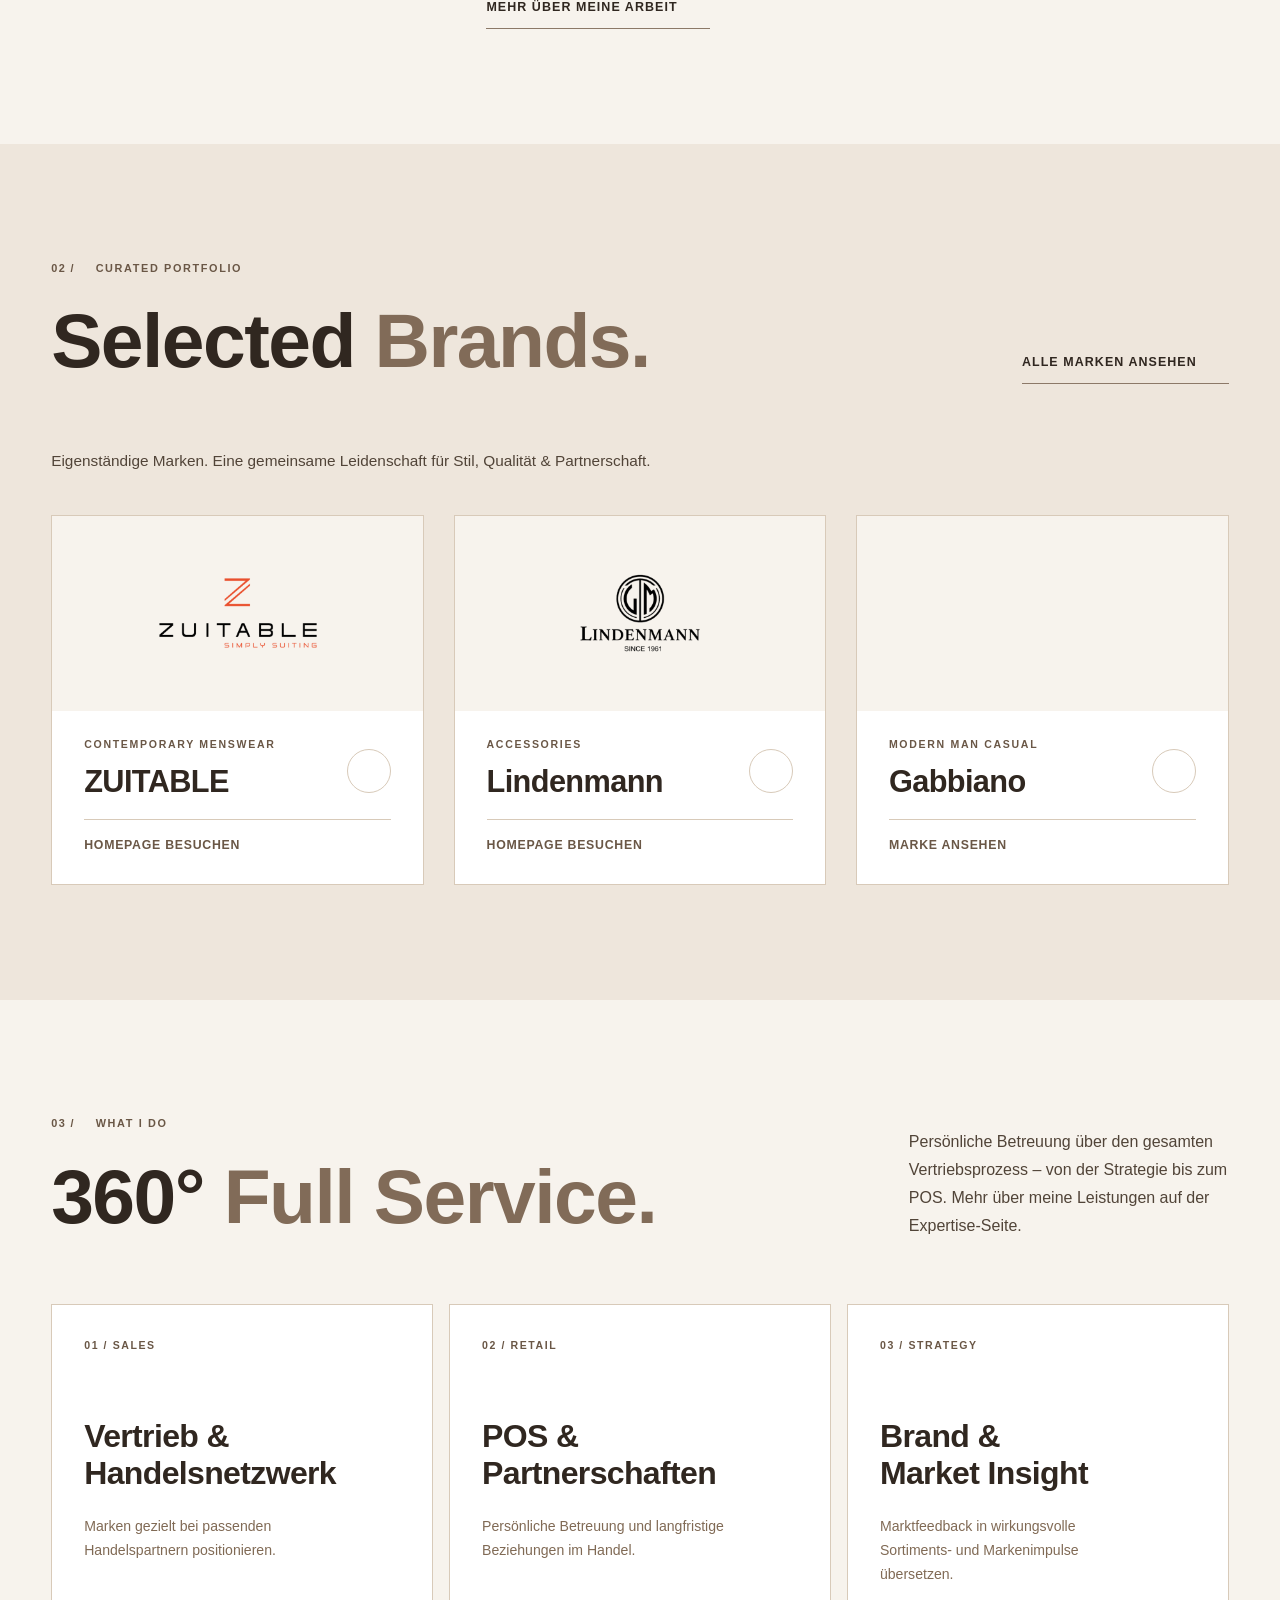
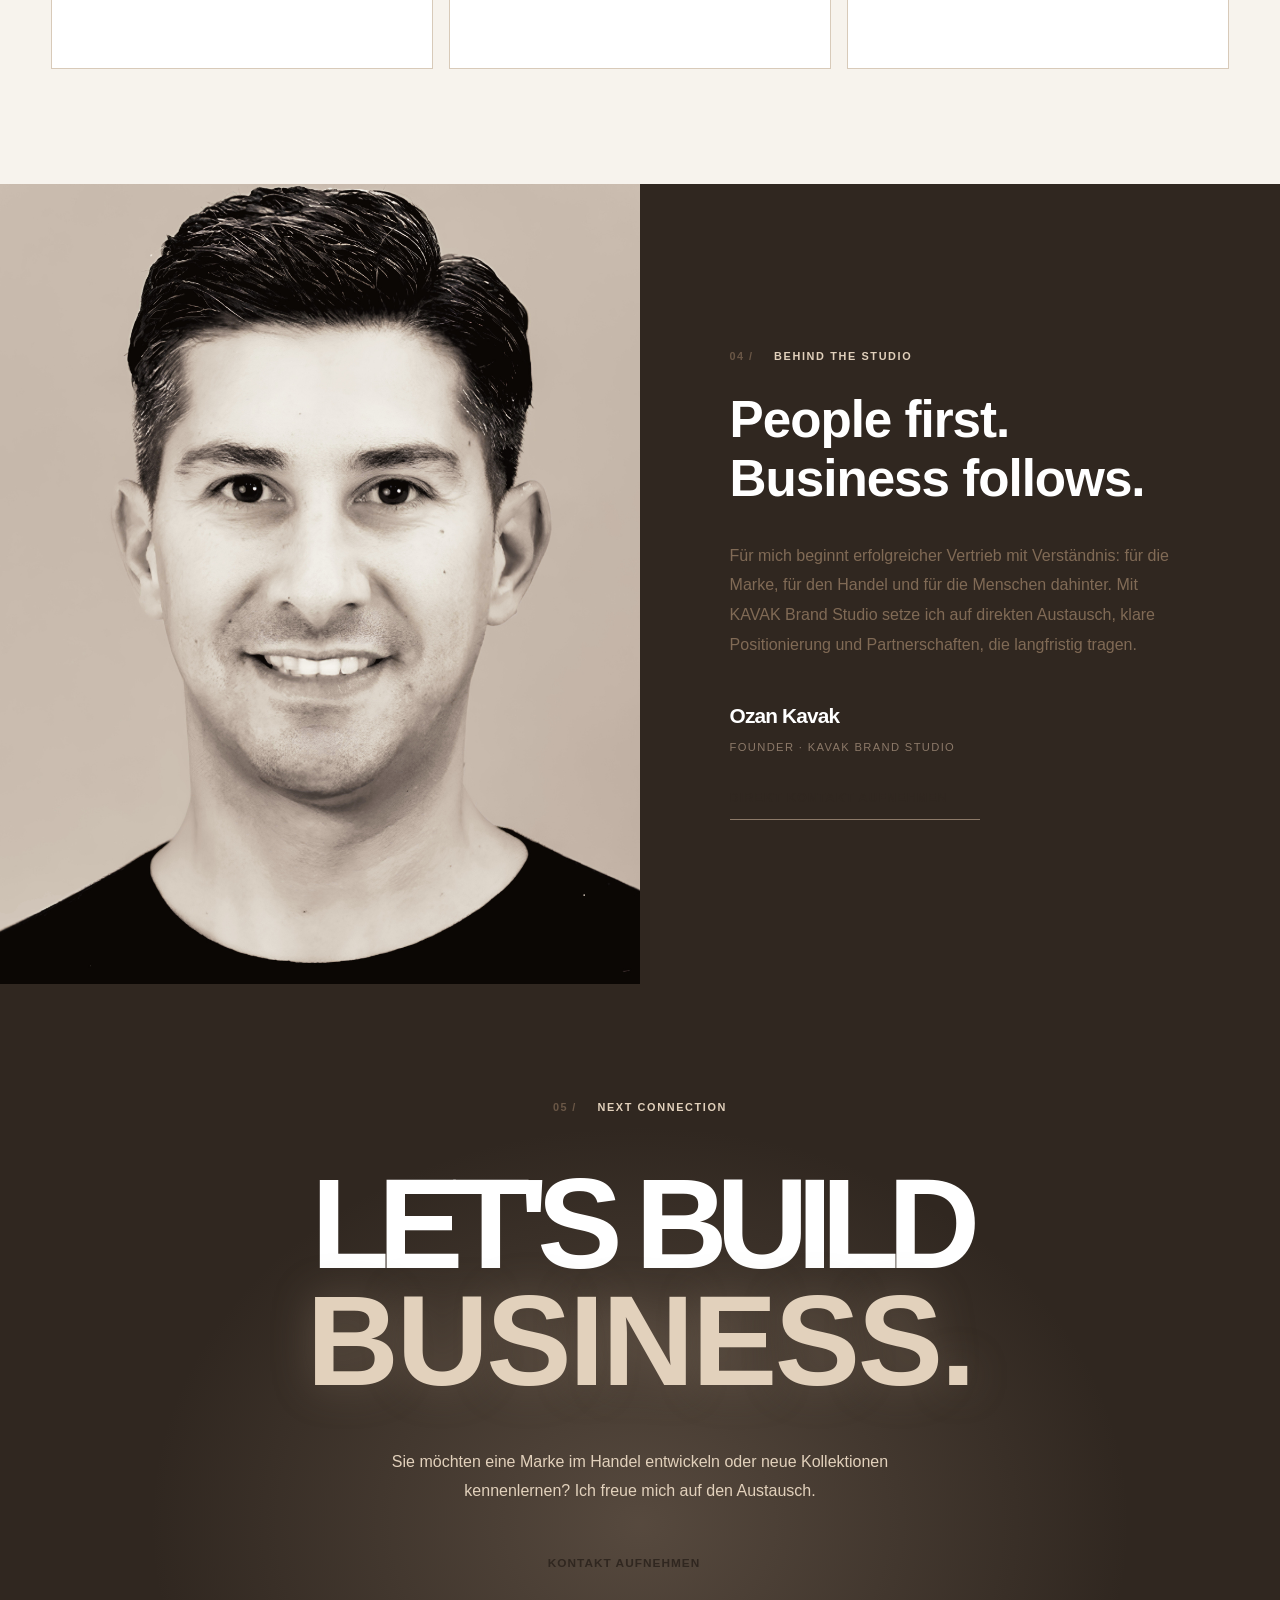
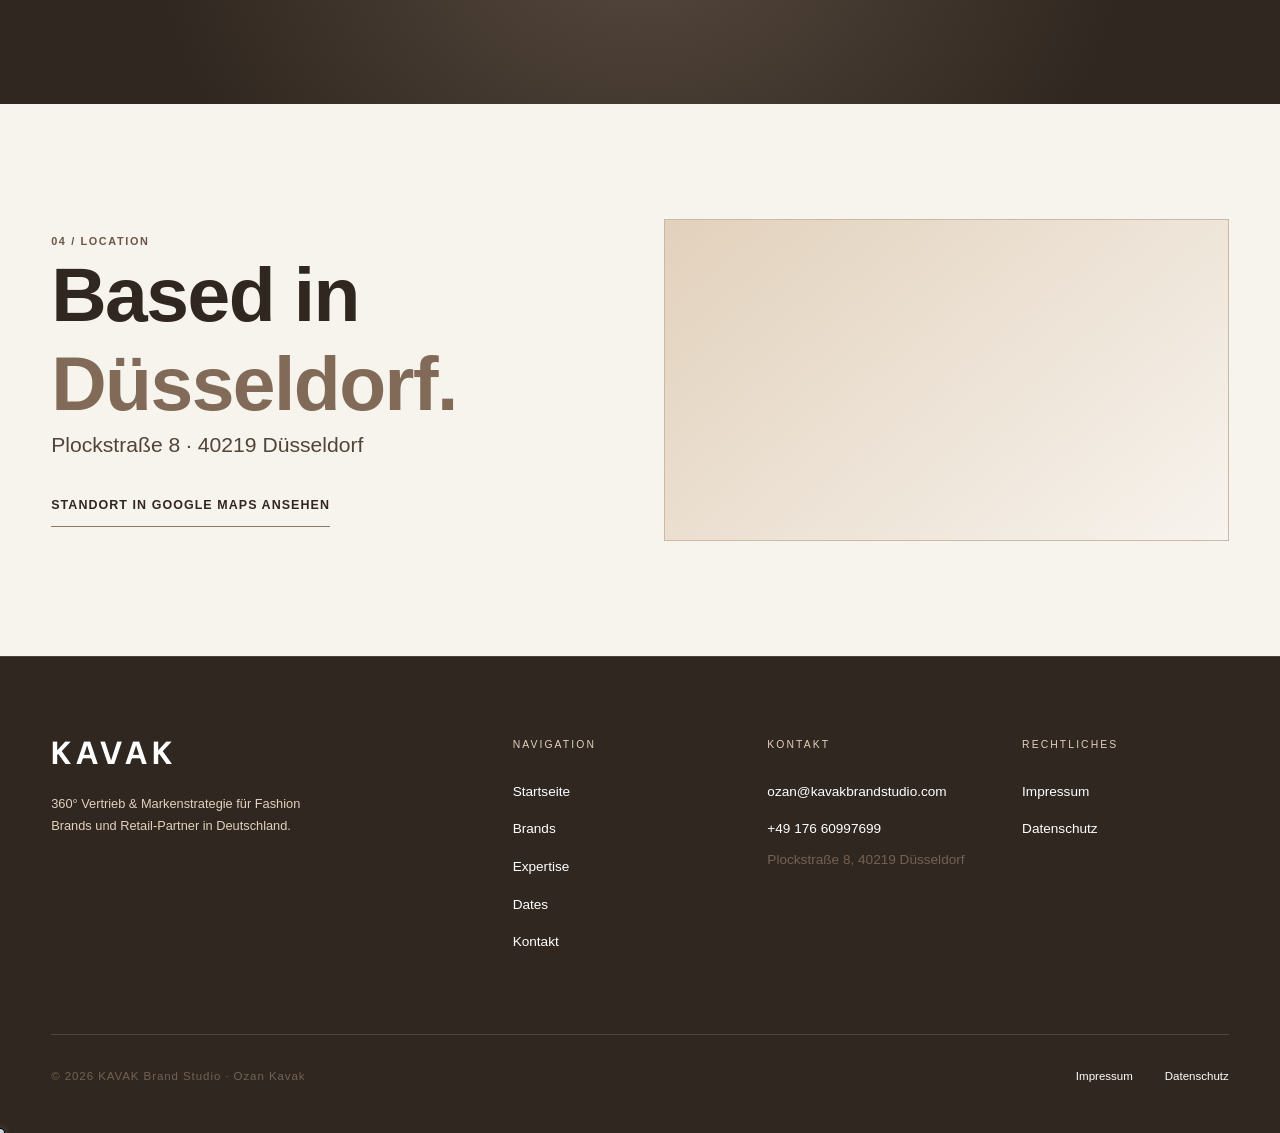
==== commit 7104b347: "Link KAVAK favicon on all pages" ====
--- a/index.html
+++ b/index.html
@@ -6,6 +6,7 @@
 <meta name="theme-color" content="#C4AB8E">
 <title>KAVAK Brand Studio | Fashion Sales Agency Düsseldorf</title>
 <link rel="stylesheet" href="style.css">
+<link rel="icon" type="image/svg+xml" href="favicon.svg">
 </head>
 <body class="home-editorial">
 <div id="nav-placeholder"></div>
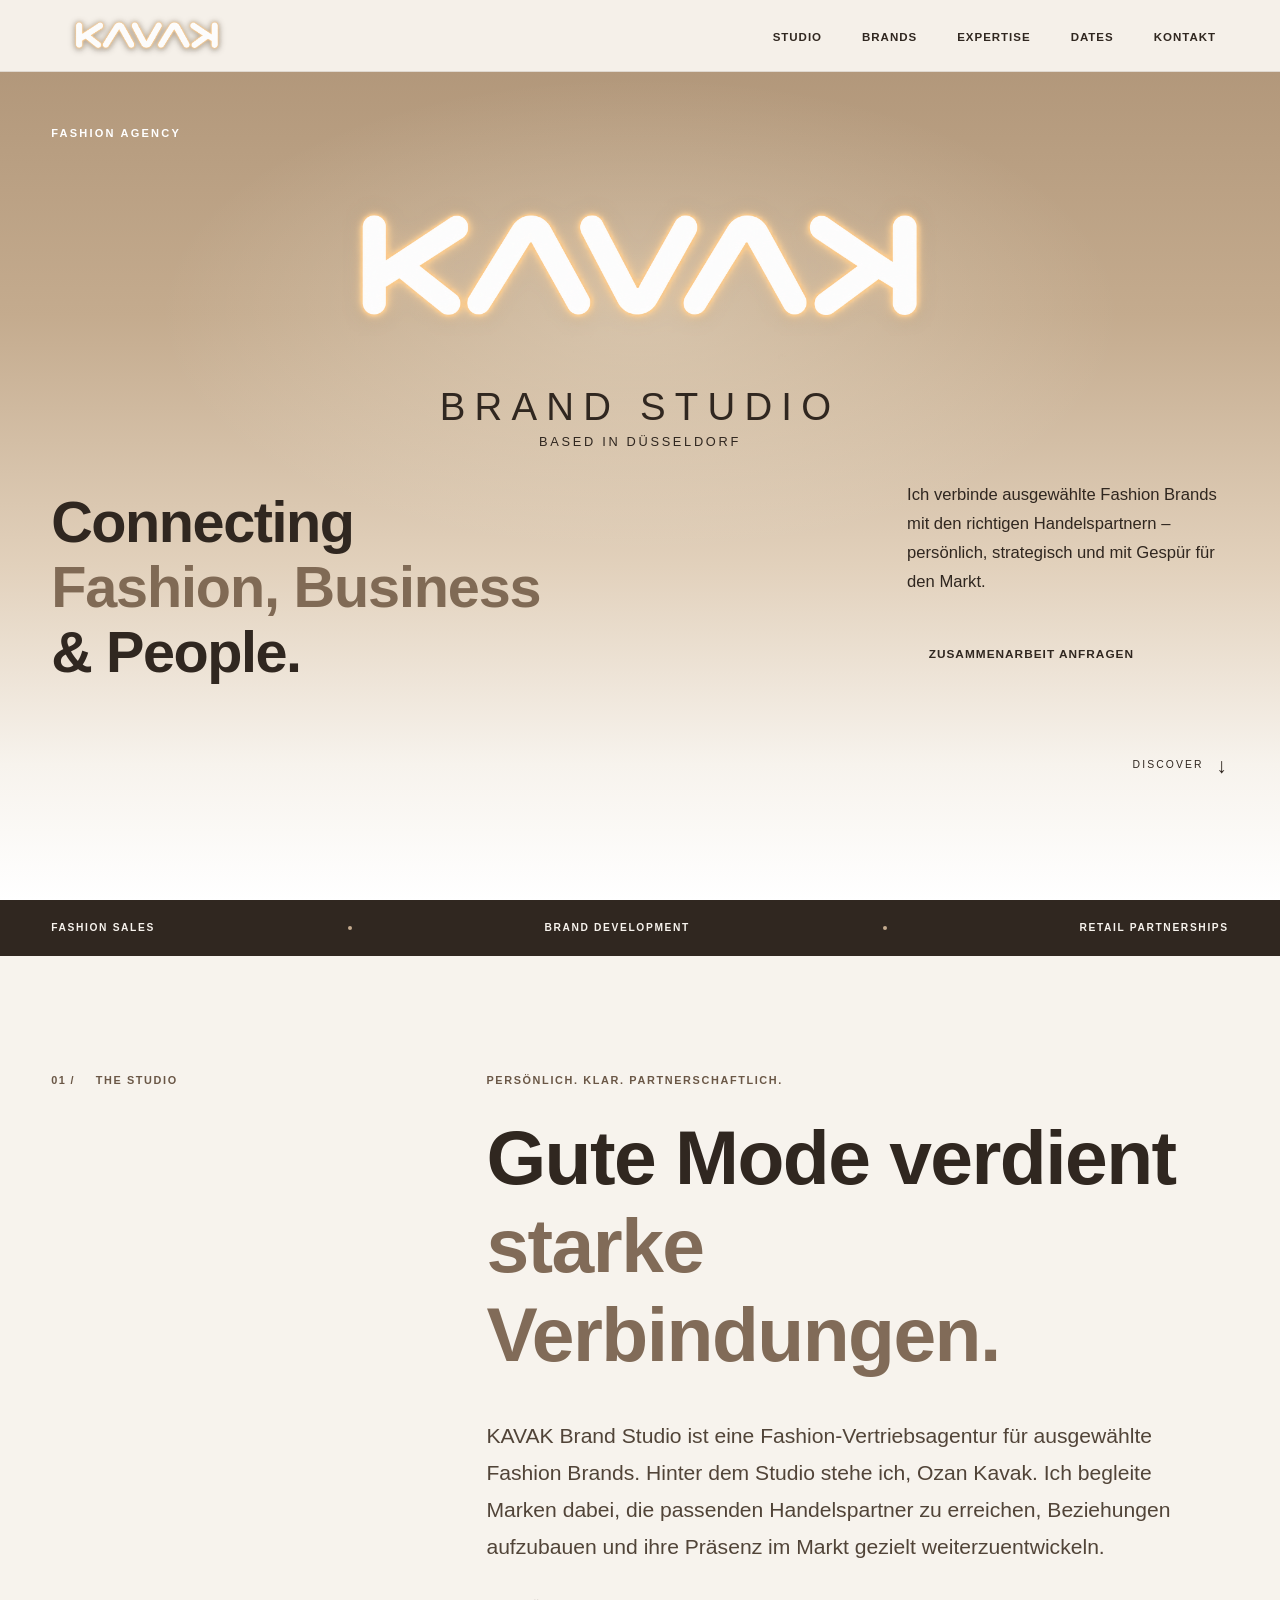
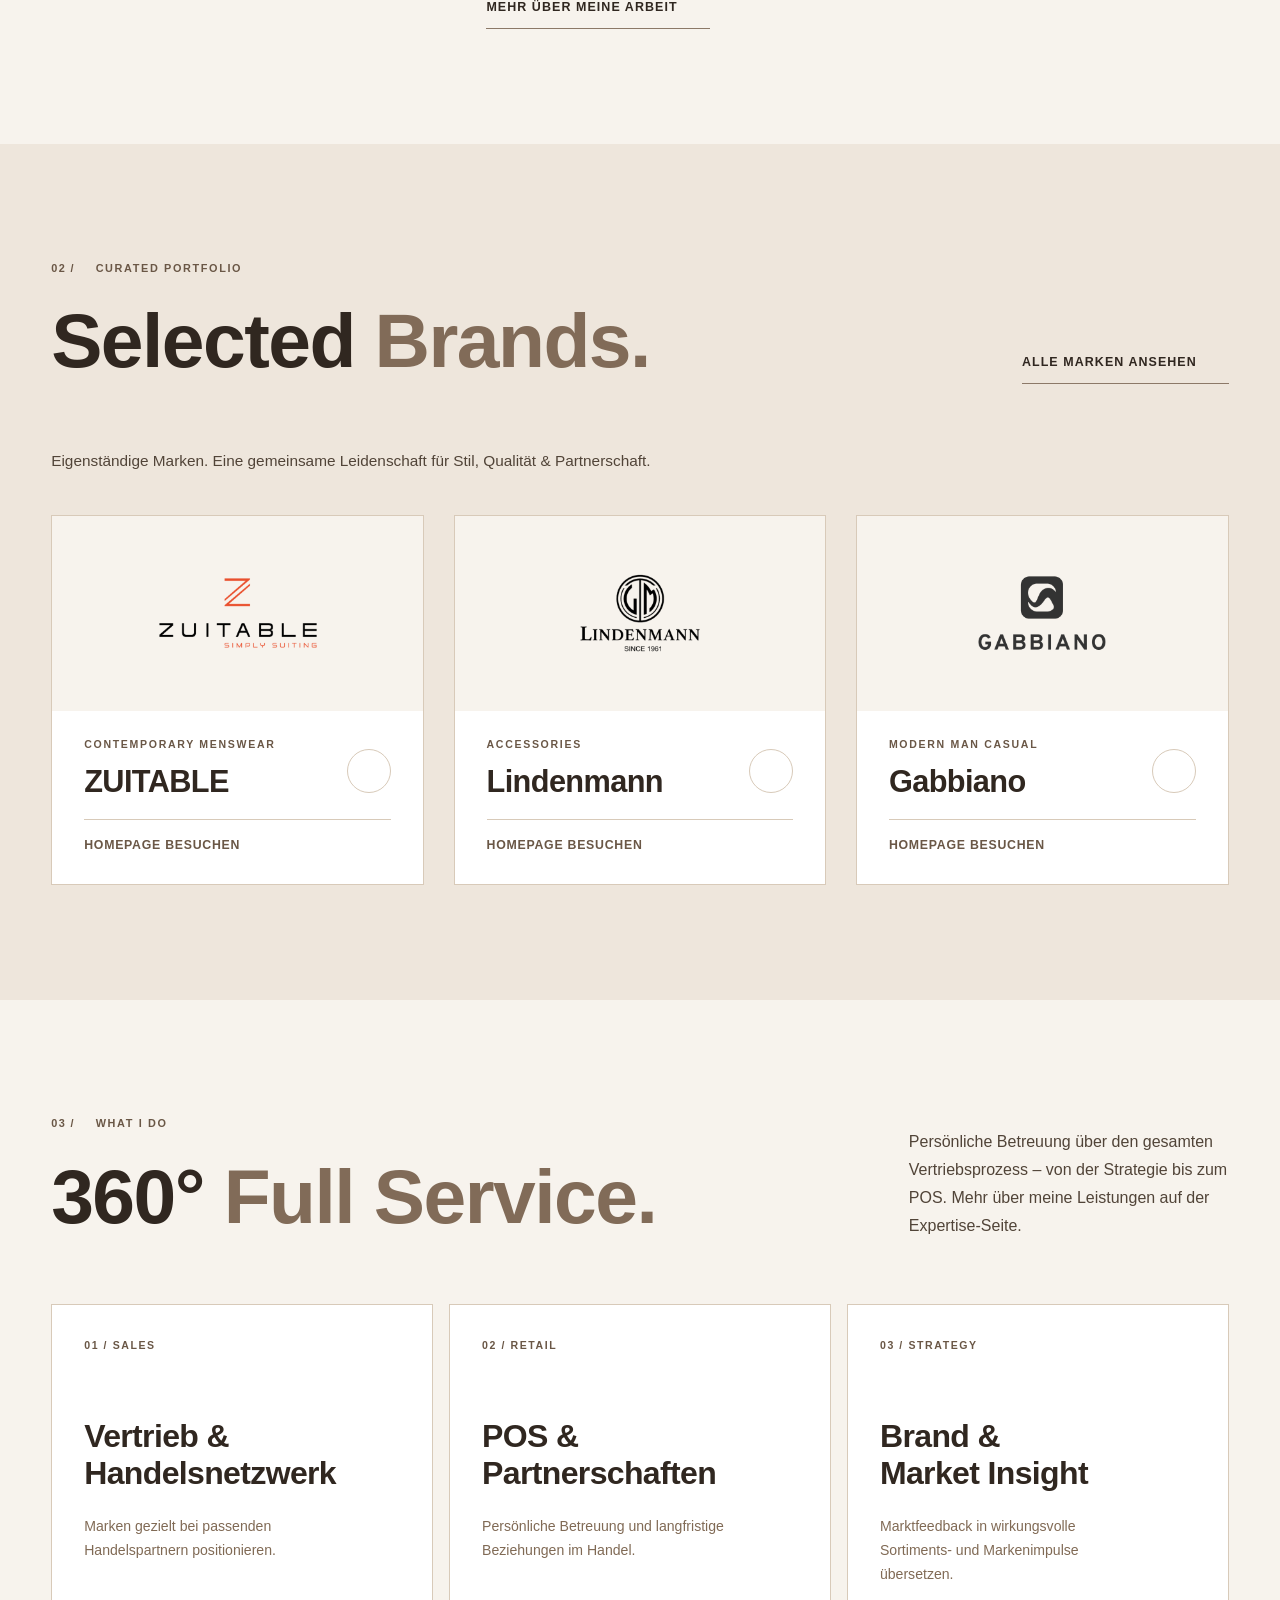
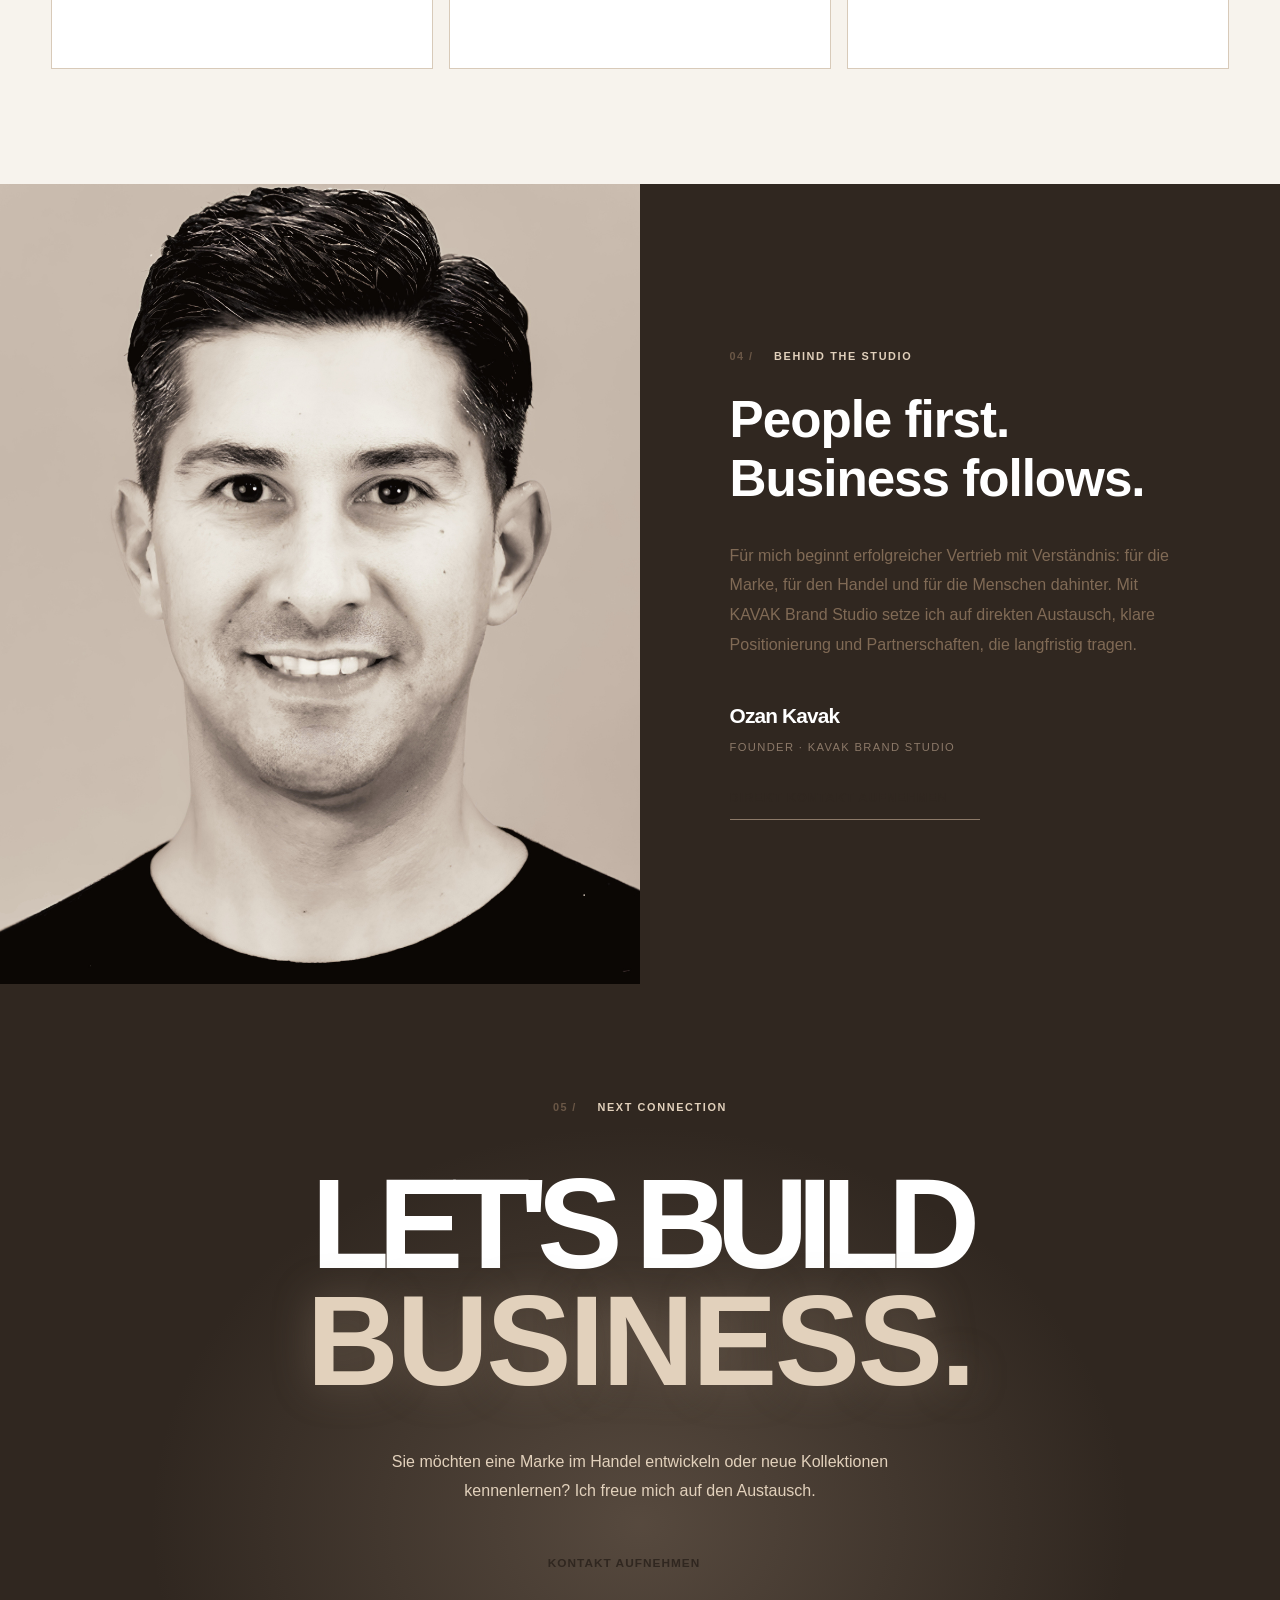
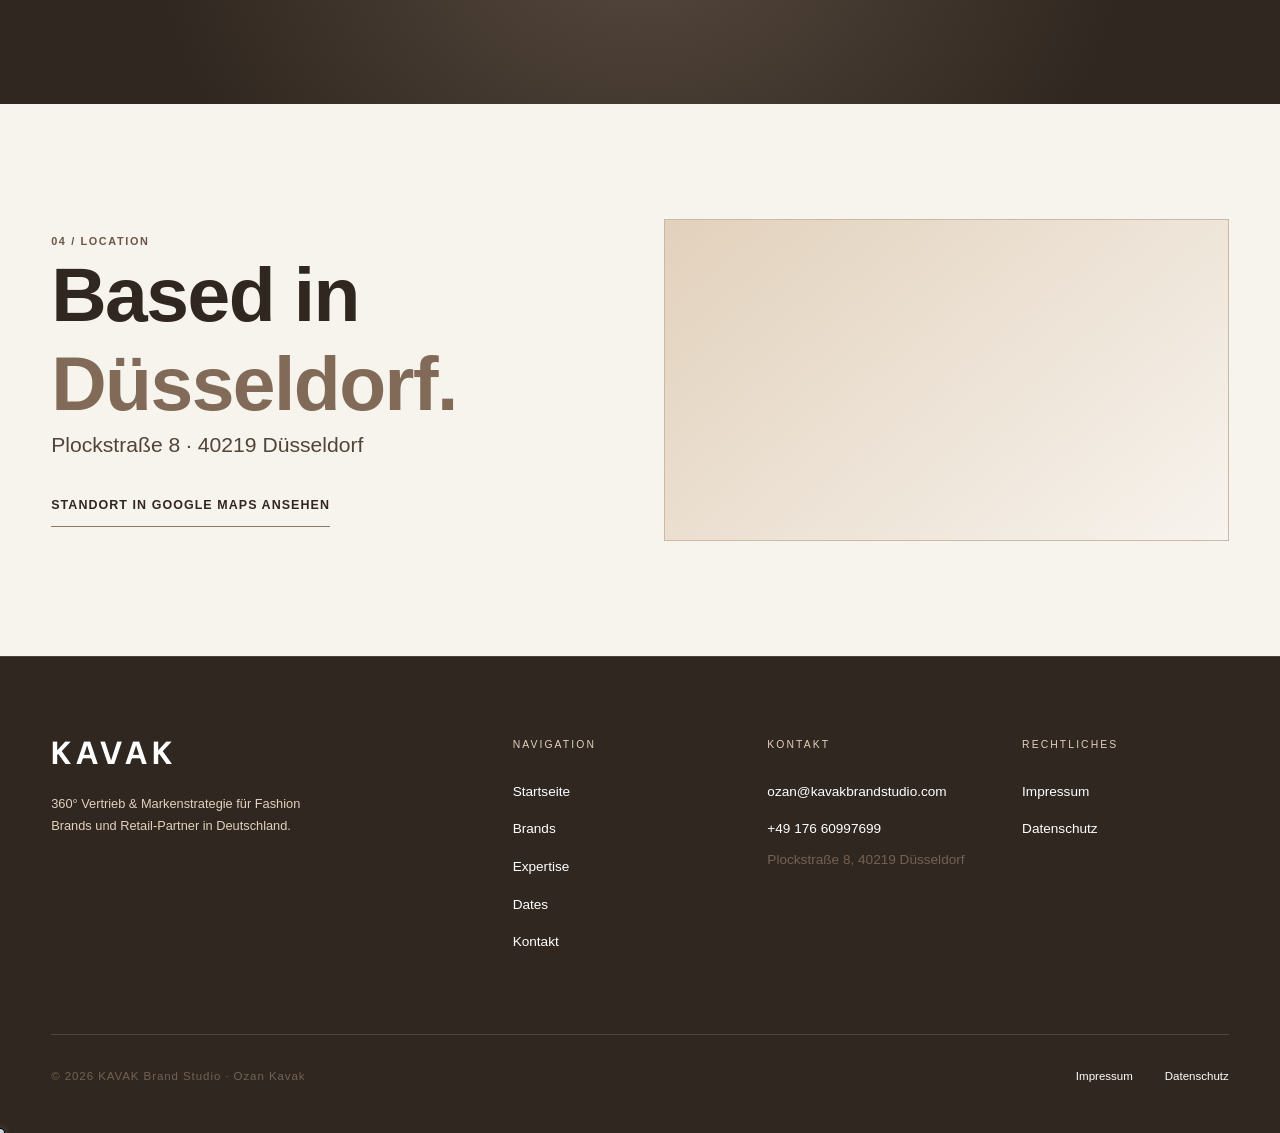
==== commit 48b3cc09: "Link Gabbiano portfolio to official website" ====
--- a/index.html
+++ b/index.html
@@ -42,7 +42,7 @@
     <div class="curated-showcase__details"><div><p class="curated-showcase__eyebrow">ACCESSORIES</p><h3>Lindenmann</h3></div><span class="curated-showcase__arrow" aria-hidden="true"></span></div>
     <span class="curated-showcase__visit">Homepage besuchen <span aria-hidden="true"></span></span>
    </a>
-   <a class="curated-showcase__card reveal" href="brands.html#gabbiano" aria-label="Gabbiano im Portfolio ansehen"><div class="curated-showcase__art"><img src="assets/images/gabbiano-logo.png" alt="Gabbiano Logo" loading="lazy" decoding="async"></div><div class="curated-showcase__details"><div><p class="curated-showcase__eyebrow">MODERN MAN CASUAL</p><h3>Gabbiano</h3></div><span class="curated-showcase__arrow" aria-hidden="true"></span></div><span class="curated-showcase__visit">Marke ansehen </span></a>
+   <a class="curated-showcase__card reveal" href="https://www.gabbianodenim.com/" target="_blank" rel="noopener noreferrer" aria-label="Gabbiano Website in neuem Tab öffnen"><div class="curated-showcase__art"><img src="assets/images/gabbiano-logo.png" alt="Gabbiano Logo" loading="lazy" decoding="async"></div><div class="curated-showcase__details"><div><p class="curated-showcase__eyebrow">MODERN MAN CASUAL</p><h3>Gabbiano</h3></div><span class="curated-showcase__arrow" aria-hidden="true"></span></div><span class="curated-showcase__visit">Homepage besuchen </span></a>
   </div>
  </div>
 </section>
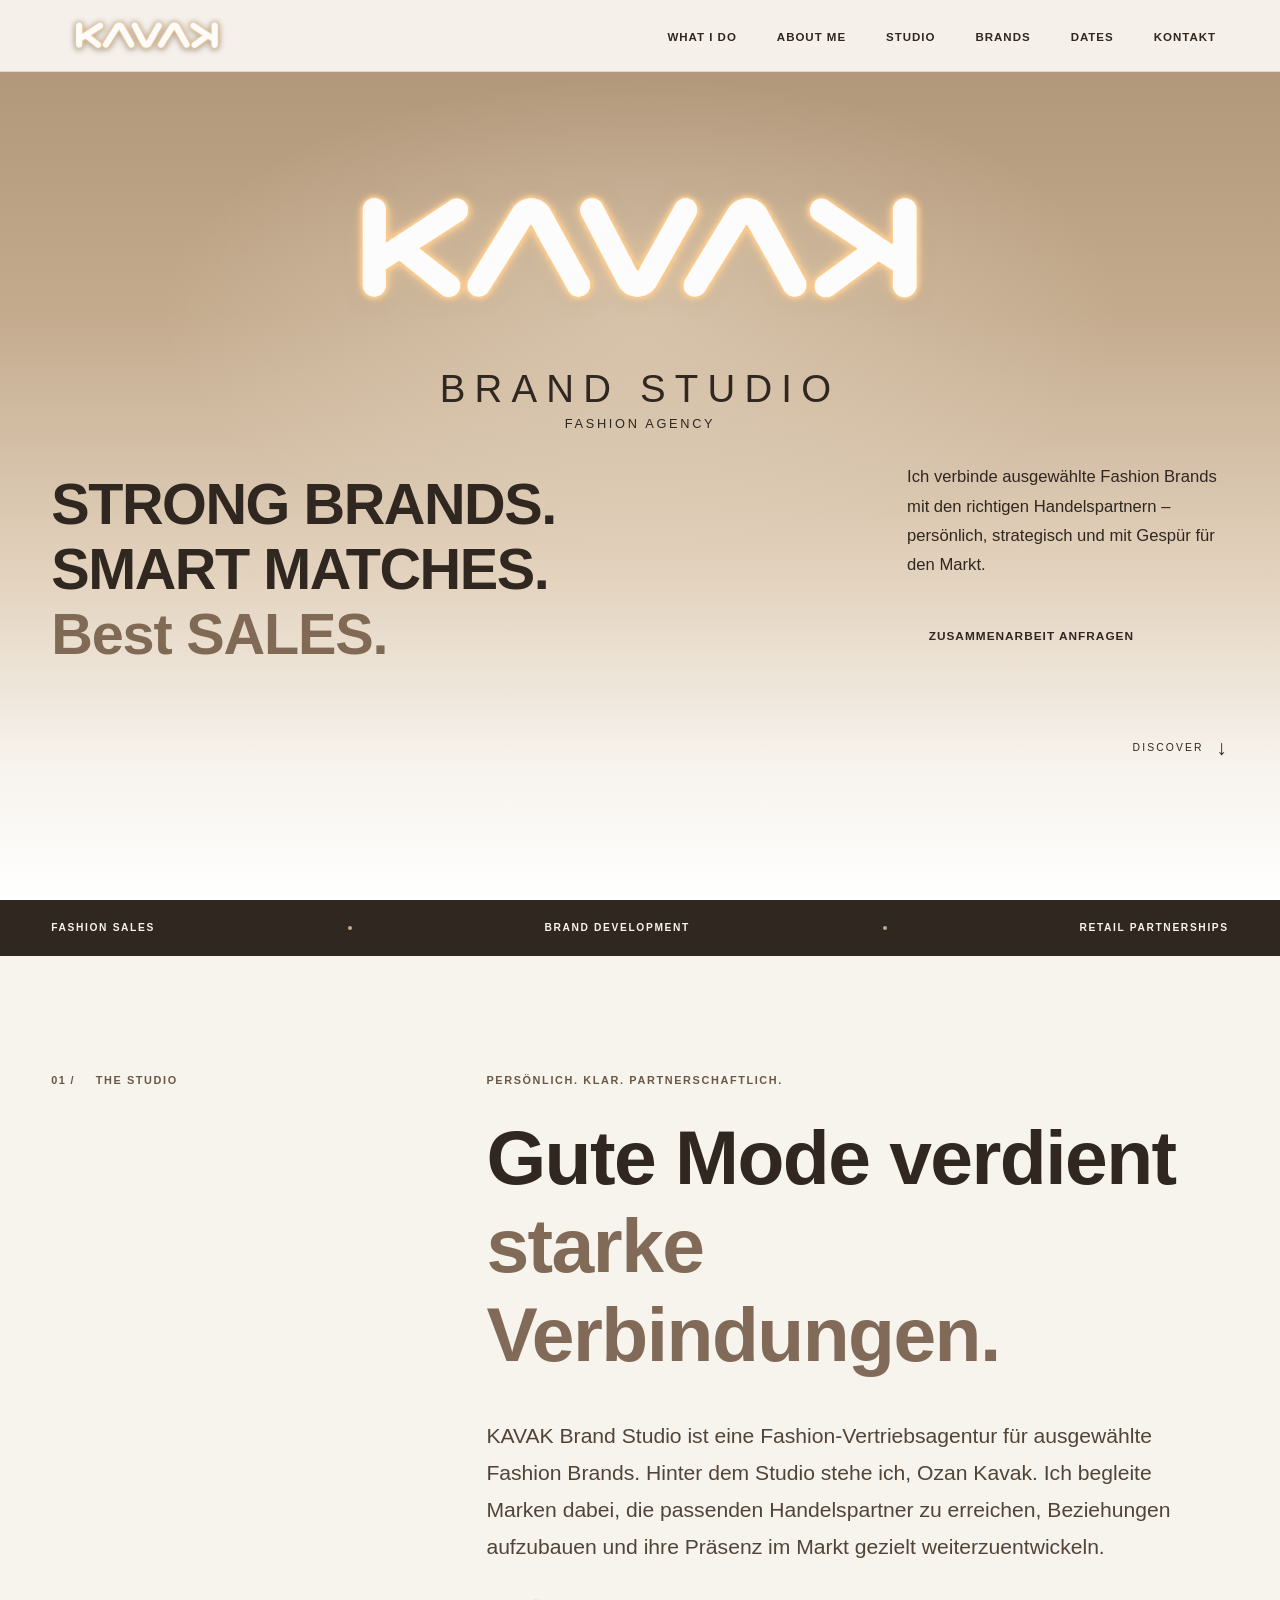
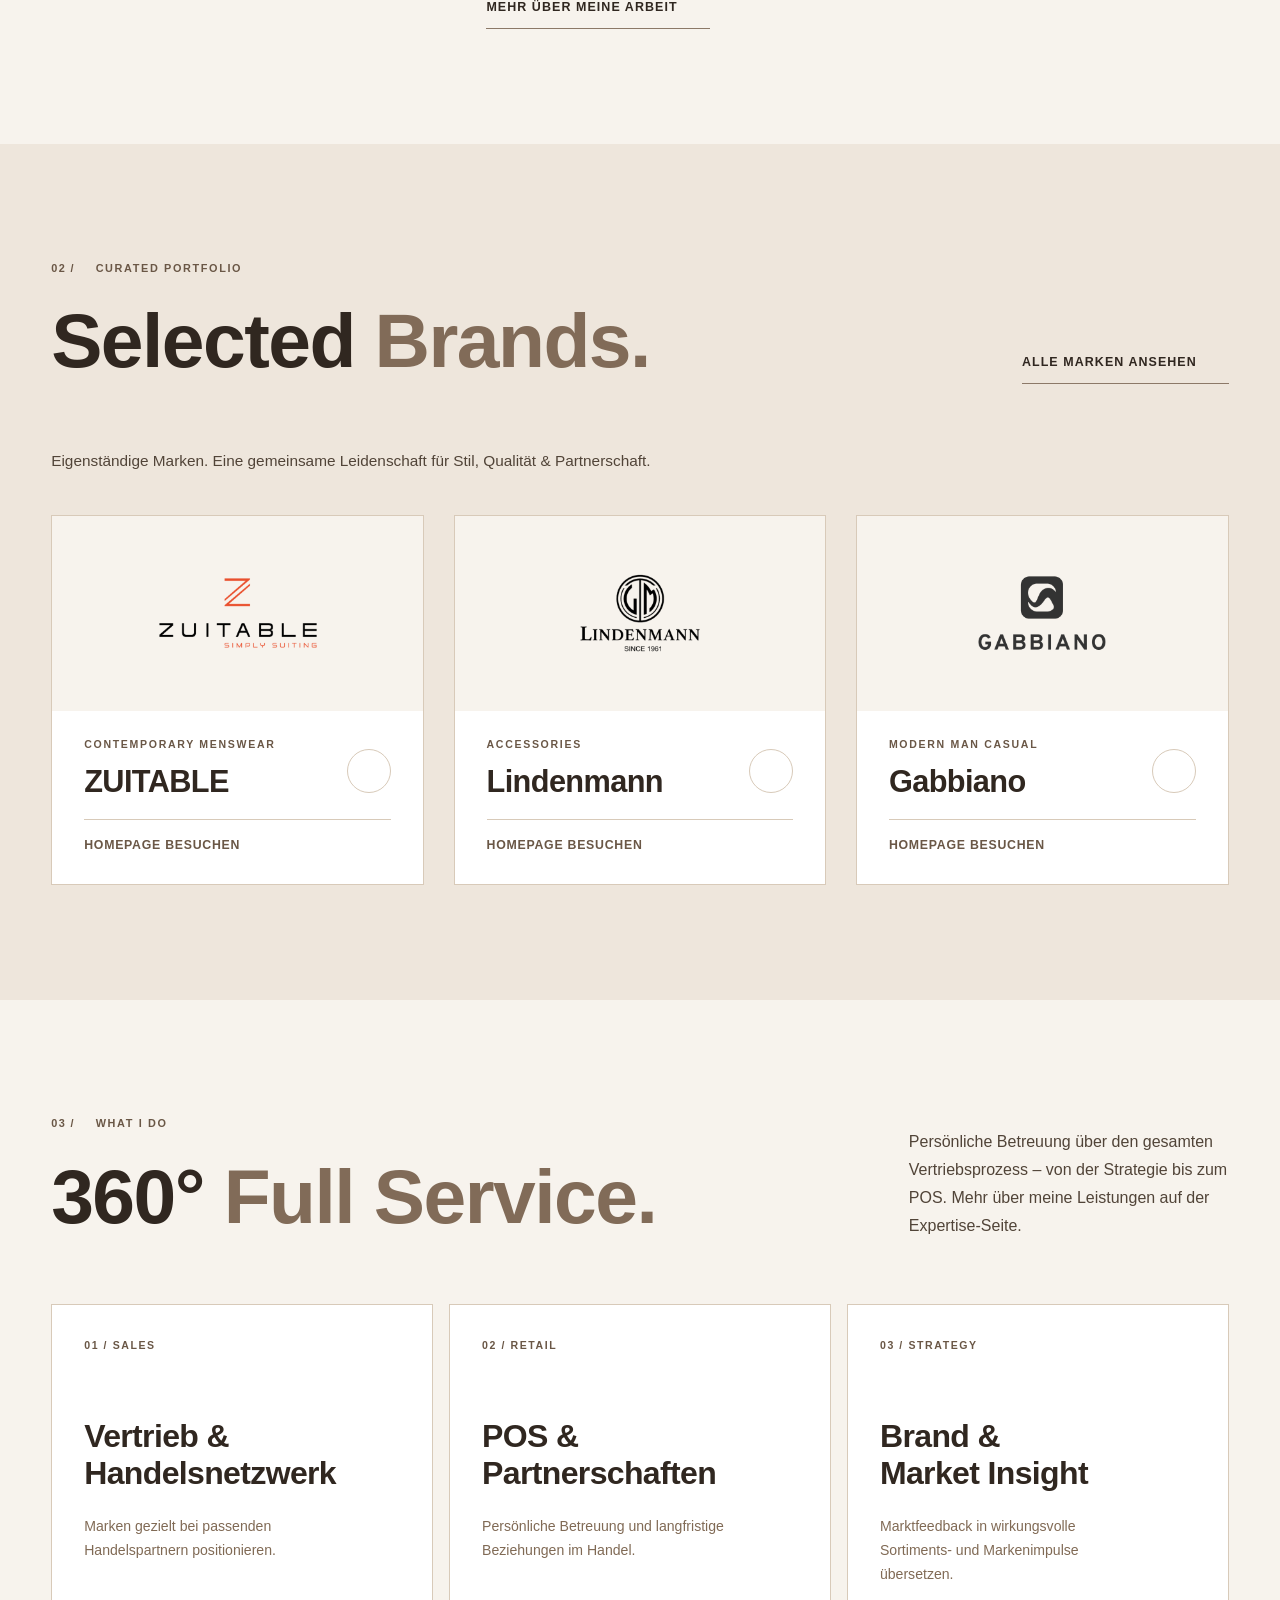
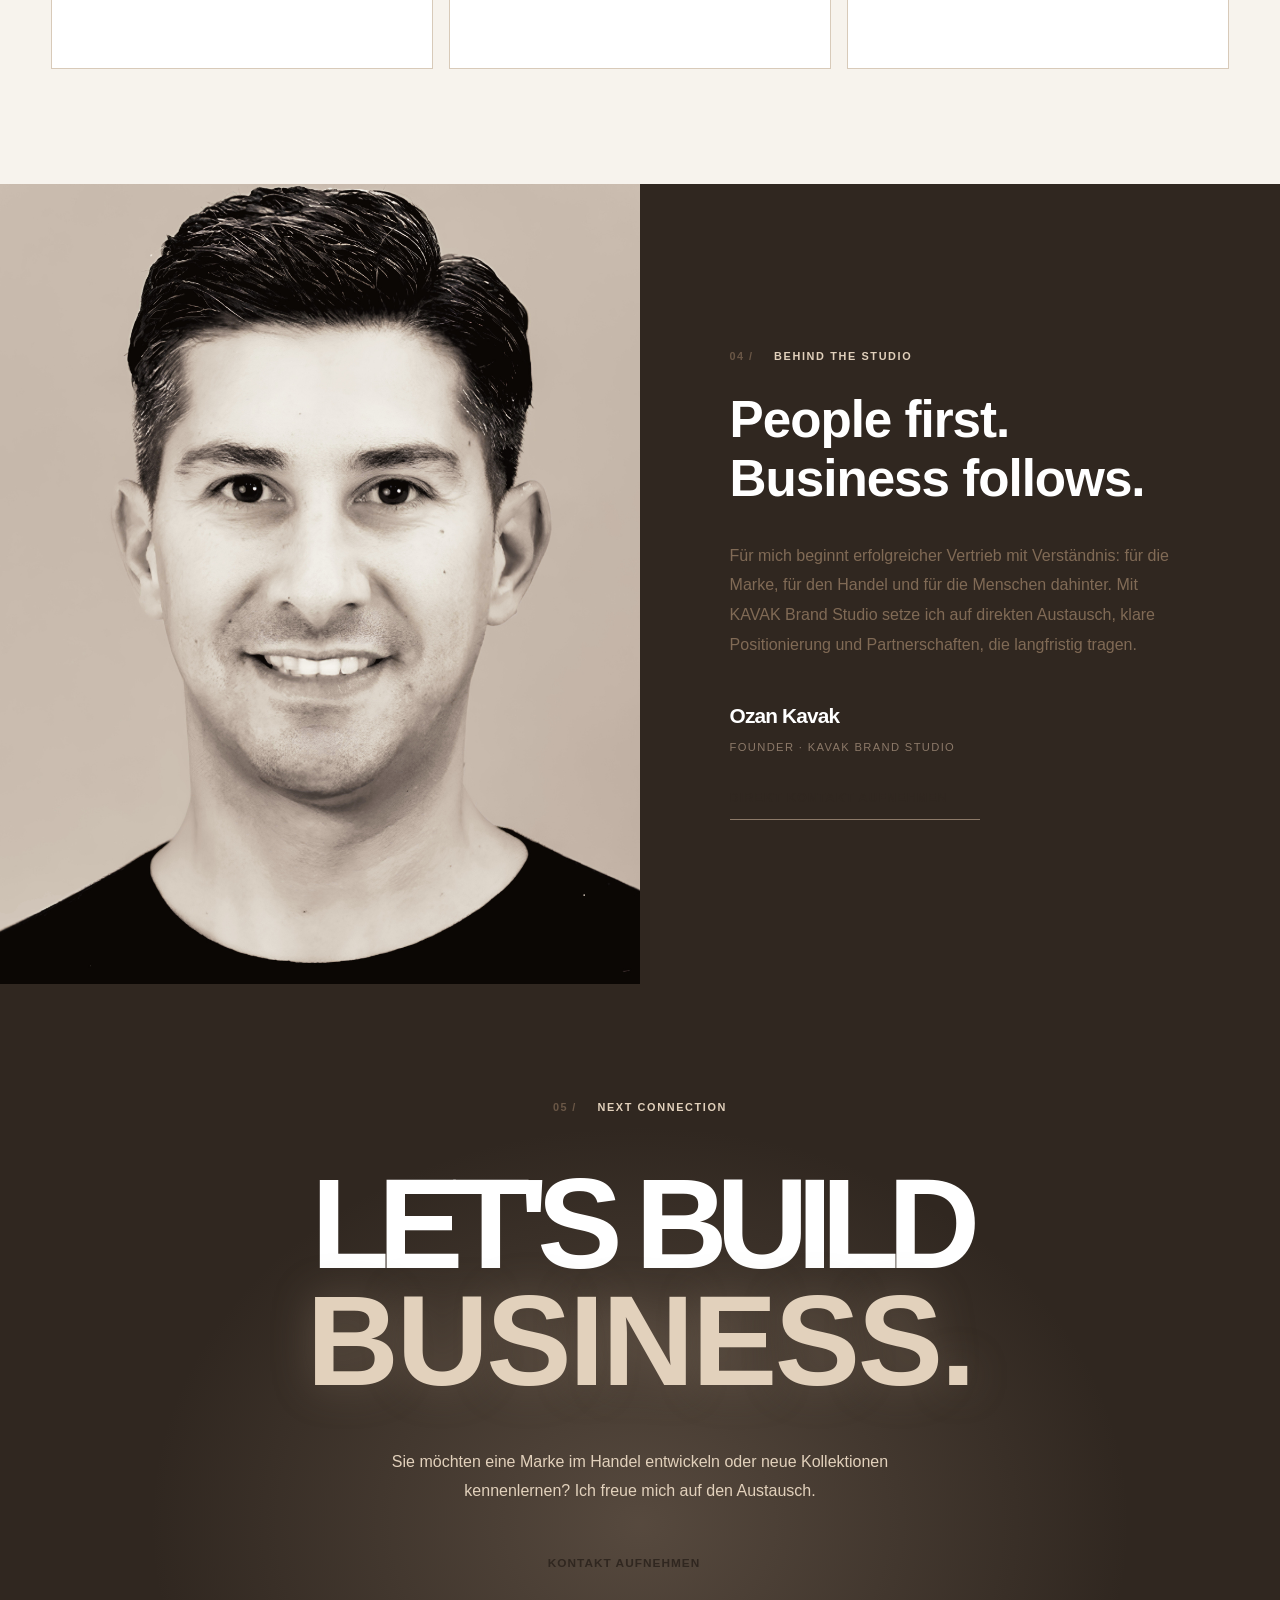
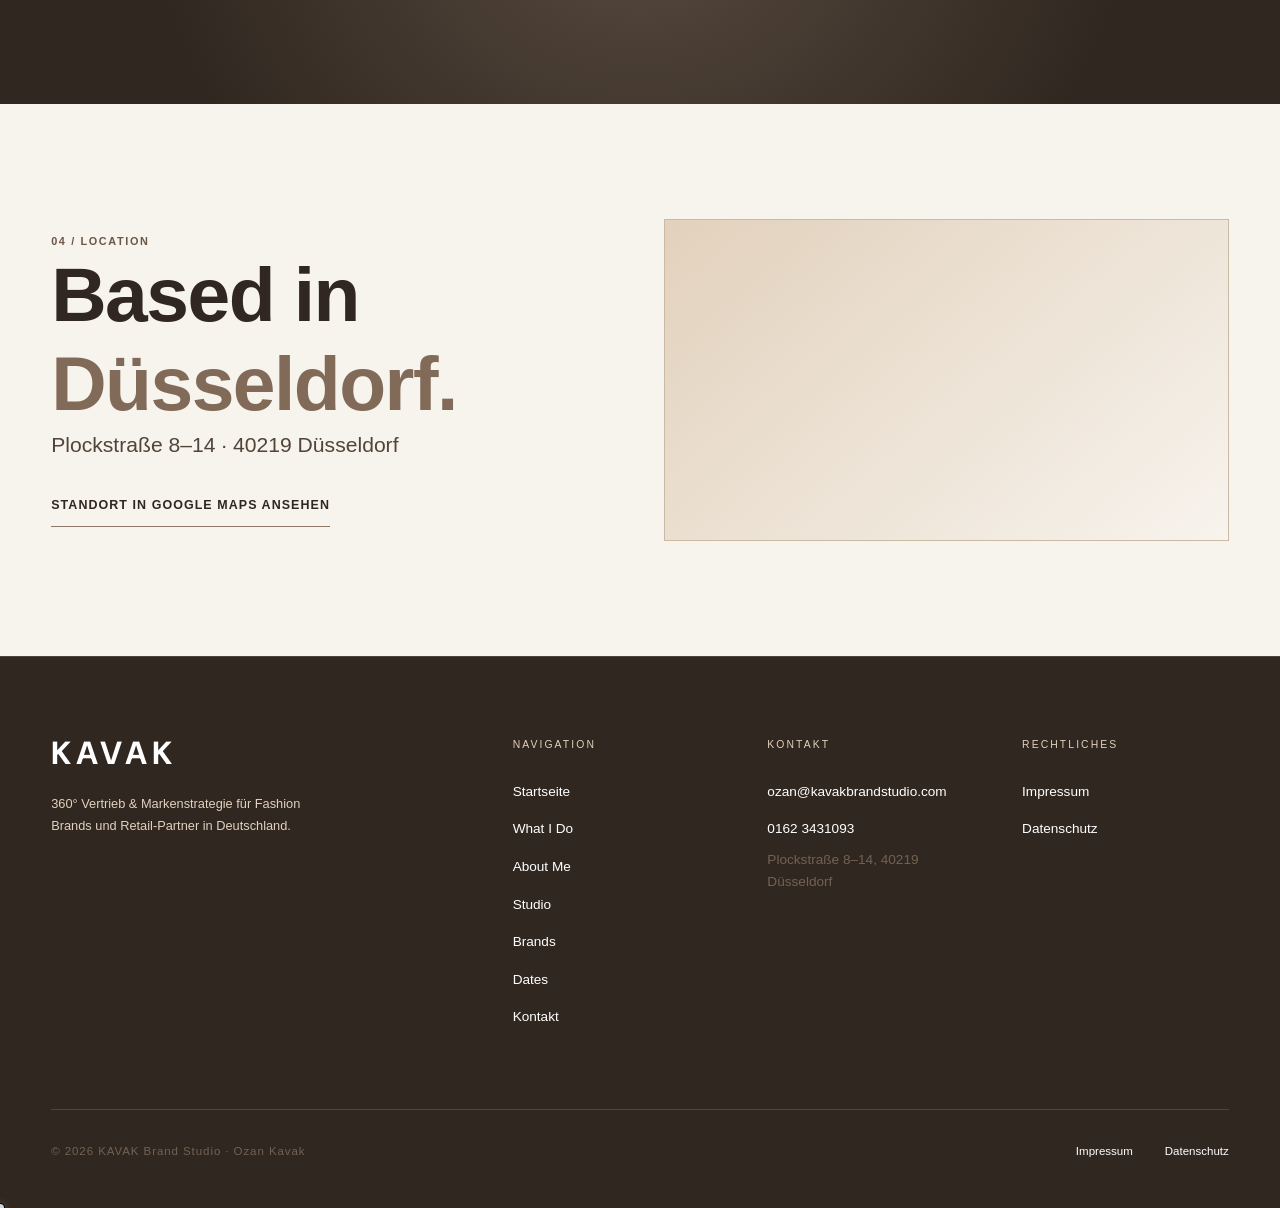
==== commit 3dff9dbb: "Update KAVAK editorial pages after founder review" ====
--- a/index.html
+++ b/index.html
@@ -14,10 +14,9 @@
 <section class="editorial-hero" aria-labelledby="hero-title">
  <div class="editorial-hero__light" aria-hidden="true"></div>
  <div class="container editorial-hero__content">
-  <div class="editorial-hero__eyebrow reveal">Fashion Agency</div>
-  <div class="editorial-hero__brand reveal"><img src="assets/images/kavak-logo.png" alt="KAVAK" class="editorial-hero__logo"><div class="editorial-hero__identity"><strong>BRAND STUDIO</strong><span>BASED IN DÜSSELDORF</span></div></div>
+  <div class="editorial-hero__brand reveal"><img src="assets/images/kavak-logo.png" alt="KAVAK" class="editorial-hero__logo"><div class="editorial-hero__identity"><strong>BRAND STUDIO</strong><span>Fashion Agency</span></div></div>
   <div class="editorial-hero__bottom">
-   <h2 id="hero-title" class="reveal">Connecting<br><em>Fashion, Business</em><br>&amp; People.</h2>
+   <h2 id="hero-title" class="reveal">STRONG BRANDS.<br>SMART MATCHES.<br><em>Best SALES.</em></h2>
    <div class="editorial-hero__aside reveal"><p>Ich verbinde ausgewählte Fashion Brands mit den richtigen Handelspartnern – persönlich, strategisch und mit Gespür für den Markt.</p><a class="editorial-action editorial-action--light" href="kontakt.html">Zusammenarbeit anfragen <span aria-hidden="true"></span></a></div>
   </div>
   <a href="#studio" class="editorial-scroll" aria-label="Zum Studio scrollen">Discover <span aria-hidden="true">↓</span></a>
@@ -56,7 +55,7 @@
 </section>
 <section class="editorial-founder" id="founder"><div class="editorial-founder__visual"><img class="founder-photo" src="assets/images/ozan-kavak.png" alt="Ozan Kavak, Gründer von KAVAK Brand Studio" loading="lazy" decoding="async"></div><div class="editorial-founder__copy"><div class="editorial-founder__copy-inner"><p class="editorial-kicker"><span class="editorial-index">04 /</span> Behind the Studio</p><h2 class="editorial-title">People first.<br><em>Business follows.</em></h2><p>Für mich beginnt erfolgreicher Vertrieb mit Verständnis: für die Marke, für den Handel und für die Menschen dahinter. Mit KAVAK Brand Studio setze ich auf direkten Austausch, klare Positionierung und Partnerschaften, die langfristig tragen.</p><div class="editorial-signature">Ozan Kavak <span>Founder · KAVAK Brand Studio</span></div><a href="kontakt.html" class="editorial-text-link">Direkt Kontakt aufnehmen <span aria-hidden="true"></span></a></div></div></section>
 <section class="editorial-section editorial-contact" id="contact"><div class="container editorial-contact__inner"><p class="editorial-kicker"><span class="editorial-index">05 /</span> Next Connection</p><h2 class="reveal">LET'S BUILD<br><em>BUSINESS.</em></h2><p class="reveal">Sie möchten eine Marke im Handel entwickeln oder neue Kollektionen kennenlernen? Ich freue mich auf den Austausch.</p><a href="kontakt.html" class="editorial-action editorial-action--light reveal">Kontakt aufnehmen <span aria-hidden="true"></span></a></div></section>
-<section class="editorial-section location-section" id="location"><div class="container location-inner"><div><p class="editorial-kicker">04 / LOCATION</p><h2 class="editorial-title">Based in <em>Düsseldorf.</em></h2><p class="editorial-body">Plockstraße 8 · 40219 Düsseldorf</p><a class="editorial-text-link" href="https://www.google.com/maps/search/?api=1&query=Plockstra%C3%9Fe+8%2C+40219+D%C3%BCsseldorf" target="_blank" rel="noopener noreferrer">Standort in Google Maps ansehen </a></div><div class="location-map location-map--loaded" id="location-map"><iframe title="Google Maps – Plockstraße 8, 40219 Düsseldorf" src="https://www.google.com/maps?q=Plockstra%C3%9Fe%208%2C%2040219%20D%C3%BCsseldorf&amp;output=embed" loading="lazy" referrerpolicy="no-referrer-when-downgrade" allowfullscreen></iframe></div></div></section></main>
+<section class="editorial-section location-section" id="location"><div class="container location-inner"><div><p class="editorial-kicker">04 / LOCATION</p><h2 class="editorial-title">Based in <em>Düsseldorf.</em></h2><p class="editorial-body">Plockstraße 8–14 · 40219 Düsseldorf</p><a class="editorial-text-link" href="https://www.google.com/maps/search/?api=1&query=Plockstra%C3%9Fe+8-14%2C+40219+D%C3%BCsseldorf" target="_blank" rel="noopener noreferrer">Standort in Google Maps ansehen </a></div><div class="location-map location-map--loaded" id="location-map"><iframe title="Google Maps – Plockstraße 8–14, 40219 Düsseldorf" src="https://www.google.com/maps?q=Plockstra%C3%9Fe%208-14%2C%2040219%20D%C3%BCsseldorf&amp;output=embed" loading="lazy" referrerpolicy="no-referrer-when-downgrade" allowfullscreen></iframe></div></div></section></main>
 <div id="footer-placeholder"></div>
 <script src="partials.js"></script><script src="main.js"></script>
 </body></html>
--- a/style.css
+++ b/style.css
@@ -1210,3 +1210,156 @@
 @media(prefers-reduced-motion:reduce){
   .reveal,.curated-showcase__card,.editorial-service-card{animation:none!important;transition:none!important}
 }
+
+/* KAVAK editorial page updates */
+.home-editorial .editorial-hero__identity span {
+  text-transform: uppercase;
+}
+
+.about-hero,
+.what-i-do-hero,
+.showroom-intro {
+  display: flex;
+  align-items: center;
+  min-height: 75vh;
+  min-height: 75svh;
+  padding: calc(var(--nav-height) + 1.5rem) 0 2rem;
+}
+
+.about-hero .studio-hero__grid {
+  grid-template-columns: 1fr minmax(0, .85fr);
+}
+
+.about-hero h1 {
+  font-size: clamp(3.5rem, 8.5vw, 9rem);
+  margin: 0;
+}
+
+.about-hero figure {
+  width: min(100%, 420px);
+  margin: 0 auto;
+}
+
+.about-hero .studio-portrait {
+  min-height: 0;
+  height: min(45svh, 440px);
+}
+
+.about-hero figcaption {
+  margin-top: .65rem;
+  font-size: .75rem;
+  color: #f3eadf;
+}
+
+.about-page .studio-split { grid-template-columns: 1fr 1fr; }
+.about-page .studio-about h2 { font-size: clamp(2rem, 5vw, 5.5rem); }
+.about-page .studio-section-head > p { grid-column: auto; }
+.about-page .studio-timeline article { grid-template-columns: 1fr 2fr; }
+
+.what-i-do-hero,
+.showroom-intro,
+.dates-page .brands-hero,
+.contact-page main > section:first-child {
+  background: #fff !important;
+  color: #302720;
+}
+
+.what-i-do-hero::before,
+.dates-page .brands-hero::before { display: none; }
+
+.what-i-do-hero h1, .what-i-do-hero h1 em,
+.dates-page .brands-hero h1, .dates-page .brands-hero h1 em,
+.contact-page main > section:first-child h1 {
+  color: #302720 !important;
+}
+
+.what-i-do-hero h1 {
+  font-size: clamp(2.55rem, 8vw, 8rem);
+  margin: 0;
+}
+
+.showroom-intro .editorial-two-col,
+.what-i-do-page .editorial-two-col { align-items: start; }
+
+.revision-copy {
+  max-width: 64ch;
+  color: #514438;
+  line-height: 1.7;
+}
+
+.revision-copy > * + * { margin-top: 1rem; }
+.revision-copy address { font-style: normal; }
+.revision-copy address a, .event-line p a { text-decoration: underline; }
+
+.full-service-grid {
+  margin-top: 3rem;
+  display: grid;
+  grid-template-columns: repeat(3, minmax(0, 1fr));
+  gap: 2rem;
+}
+
+.full-service-grid article {
+  padding-top: 1.15rem;
+  border-top: 1px solid #cbb9a4;
+}
+
+.full-service-grid p {
+  margin-top: .8rem;
+  color: #514438;
+  line-height: 1.65;
+}
+
+.portfolio-hero {
+  padding: calc(var(--nav-height) + 3.5rem) 0 3.5rem;
+}
+
+.portfolio-hero h1 {
+  margin: 0;
+  color: #fff;
+  font-size: clamp(1.05rem, 2vw, 1.5rem);
+  text-transform: uppercase;
+  letter-spacing: .12em;
+}
+
+.portfolio-collection { padding: clamp(1.5rem, 5vw, 5rem) 0; }
+.portfolio-collection .brand-story { grid-template-columns: 1fr 1fr; }
+.portfolio-collection .brand-story:nth-child(even) .brand-story__visual { order: 0; }
+.portfolio-collection .brand-story__visual { grid-area: 1 / 1; }
+.portfolio-collection .brand-story__copy { grid-area: 2 / 1 / 3 / -1; }
+.portfolio-collection .brand-story { row-gap: 1rem; }
+.portfolio-collection .brand-story__copy h2 { margin: 0; }
+.portfolio-collection .brand-story__copy .editorial-text-link { margin-top: .6rem; }
+.brand-campaign {
+  display: block;
+  width: 100%;
+  aspect-ratio: 1.55;
+  object-fit: cover;
+}
+
+.dates-page .brands-hero .editorial-kicker,
+.dates-page .brands-hero p { color: #514438; }
+.dates-page .event-line p { color: #514438; }
+
+@media (max-width: 800px) {
+  .about-page .studio-split,
+  .full-service-grid { grid-template-columns: 1fr; }
+  .about-page .studio-timeline article { grid-template-columns: 1fr; }
+}
+
+@media (max-width: 600px) {
+  .about-hero .studio-hero__grid {
+    grid-template-columns: 1fr;
+    gap: 1rem;
+  }
+
+  .about-hero .studio-portrait { height: min(38svh, 310px); }
+  .about-hero figure { max-width: 290px; }
+  .portfolio-collection .brand-story {
+    grid-template-columns: 1fr;
+  }
+  .portfolio-collection .brand-story__copy { grid-area: auto; }
+}
+
+@media (min-width: 801px) and (max-width: 1050px) {
+  .nav__links { gap: 1rem; }
+}
